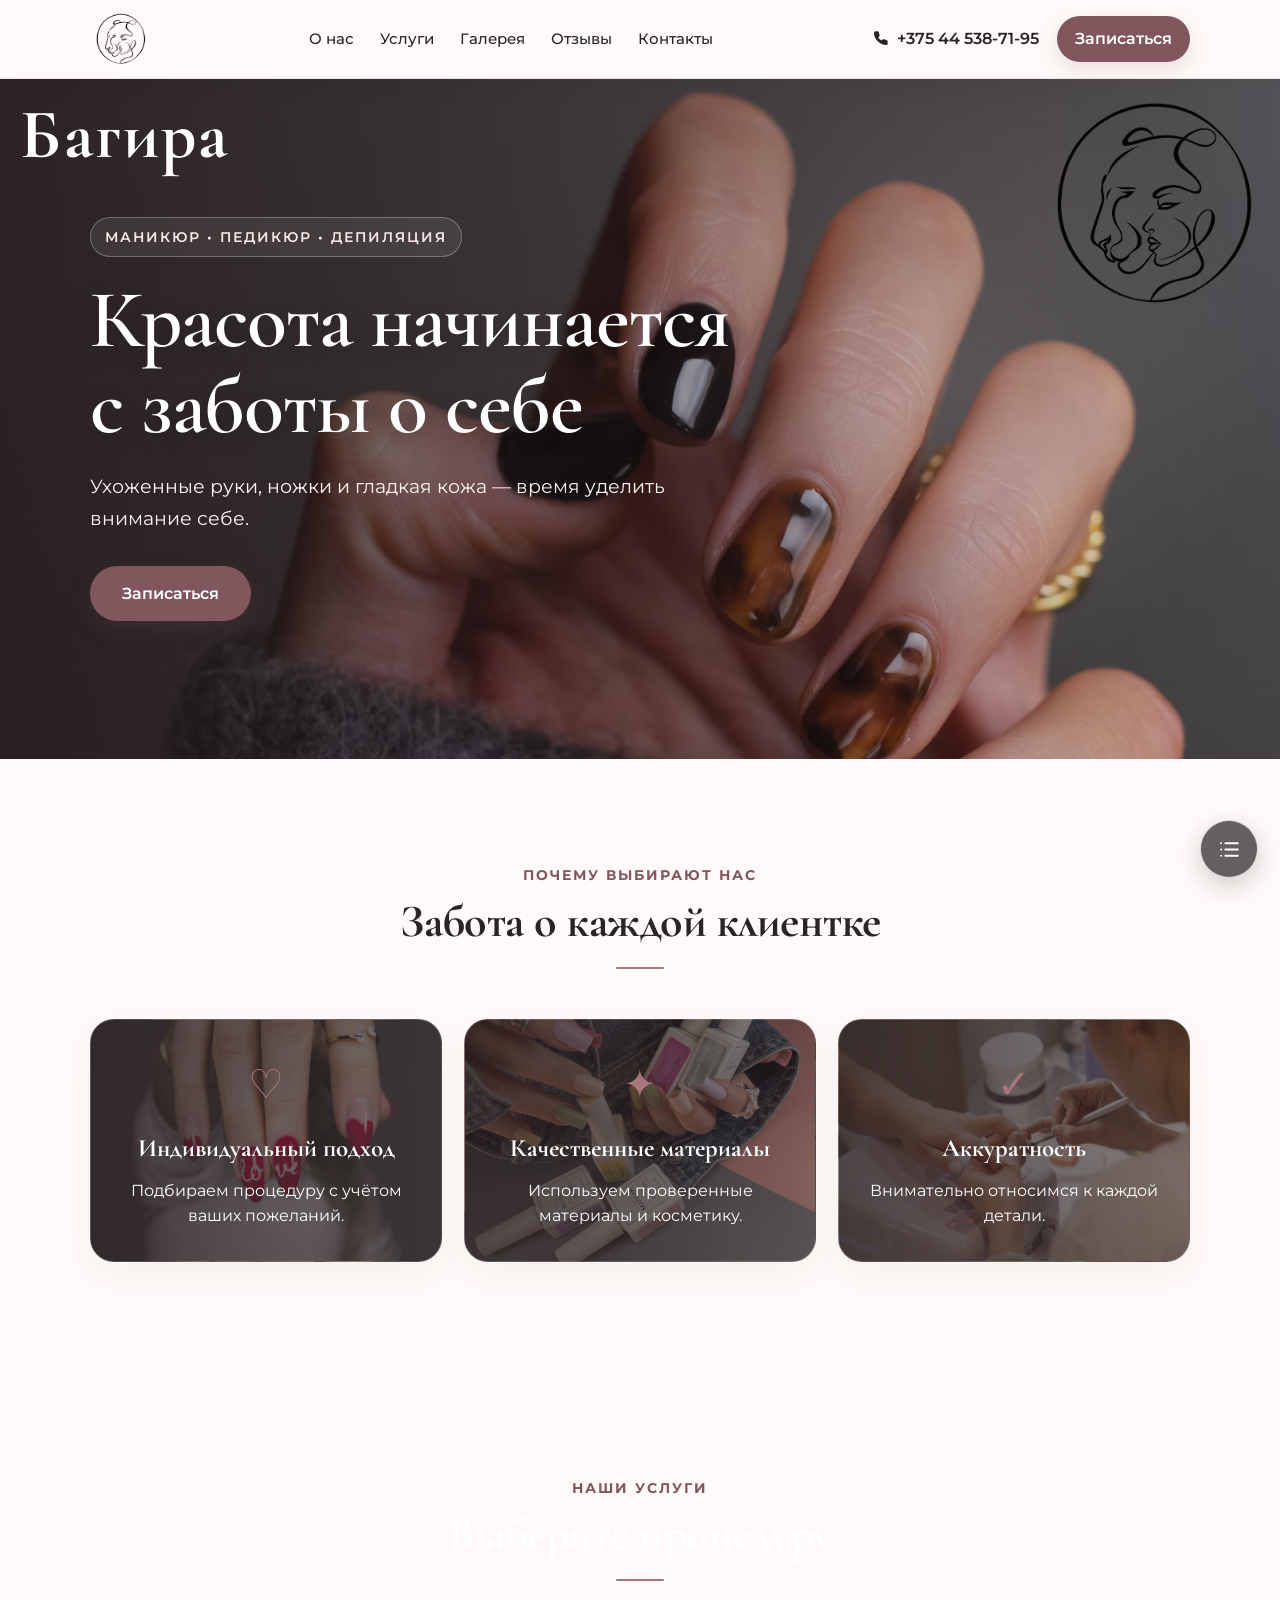
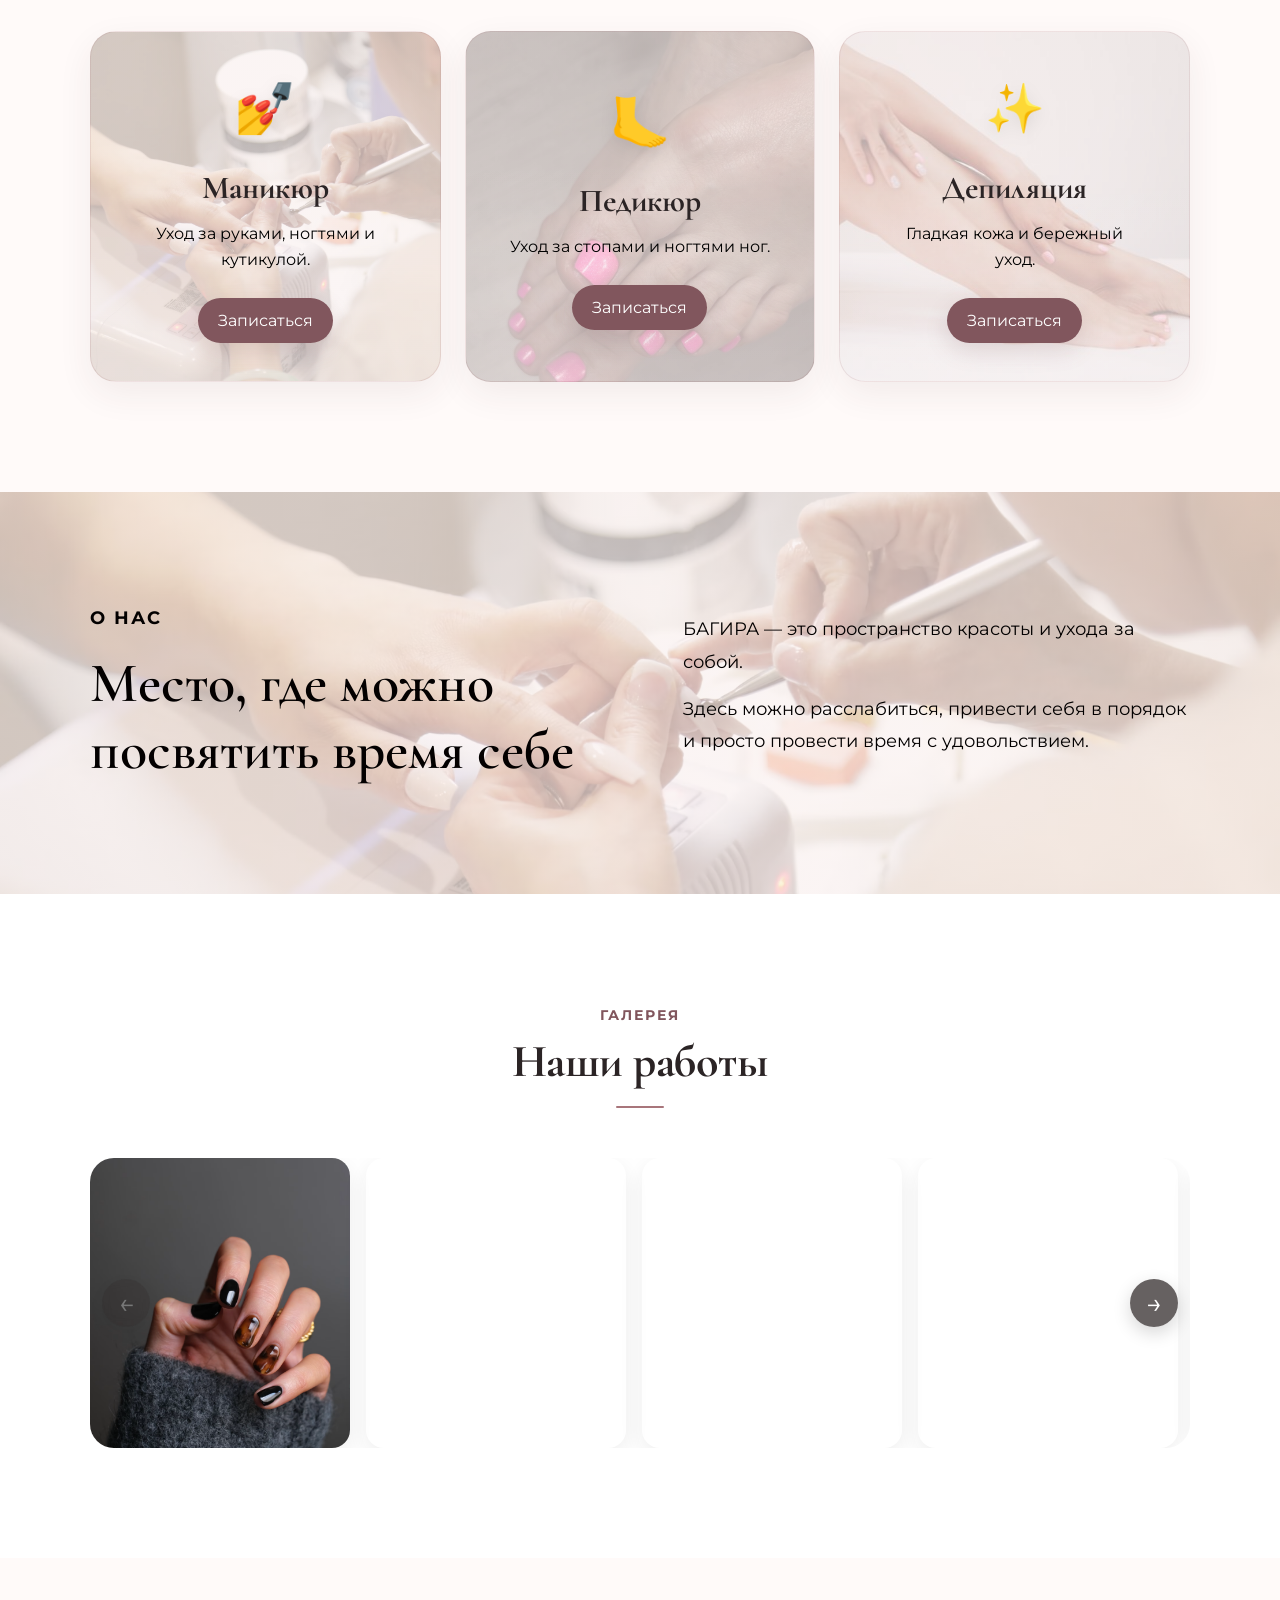
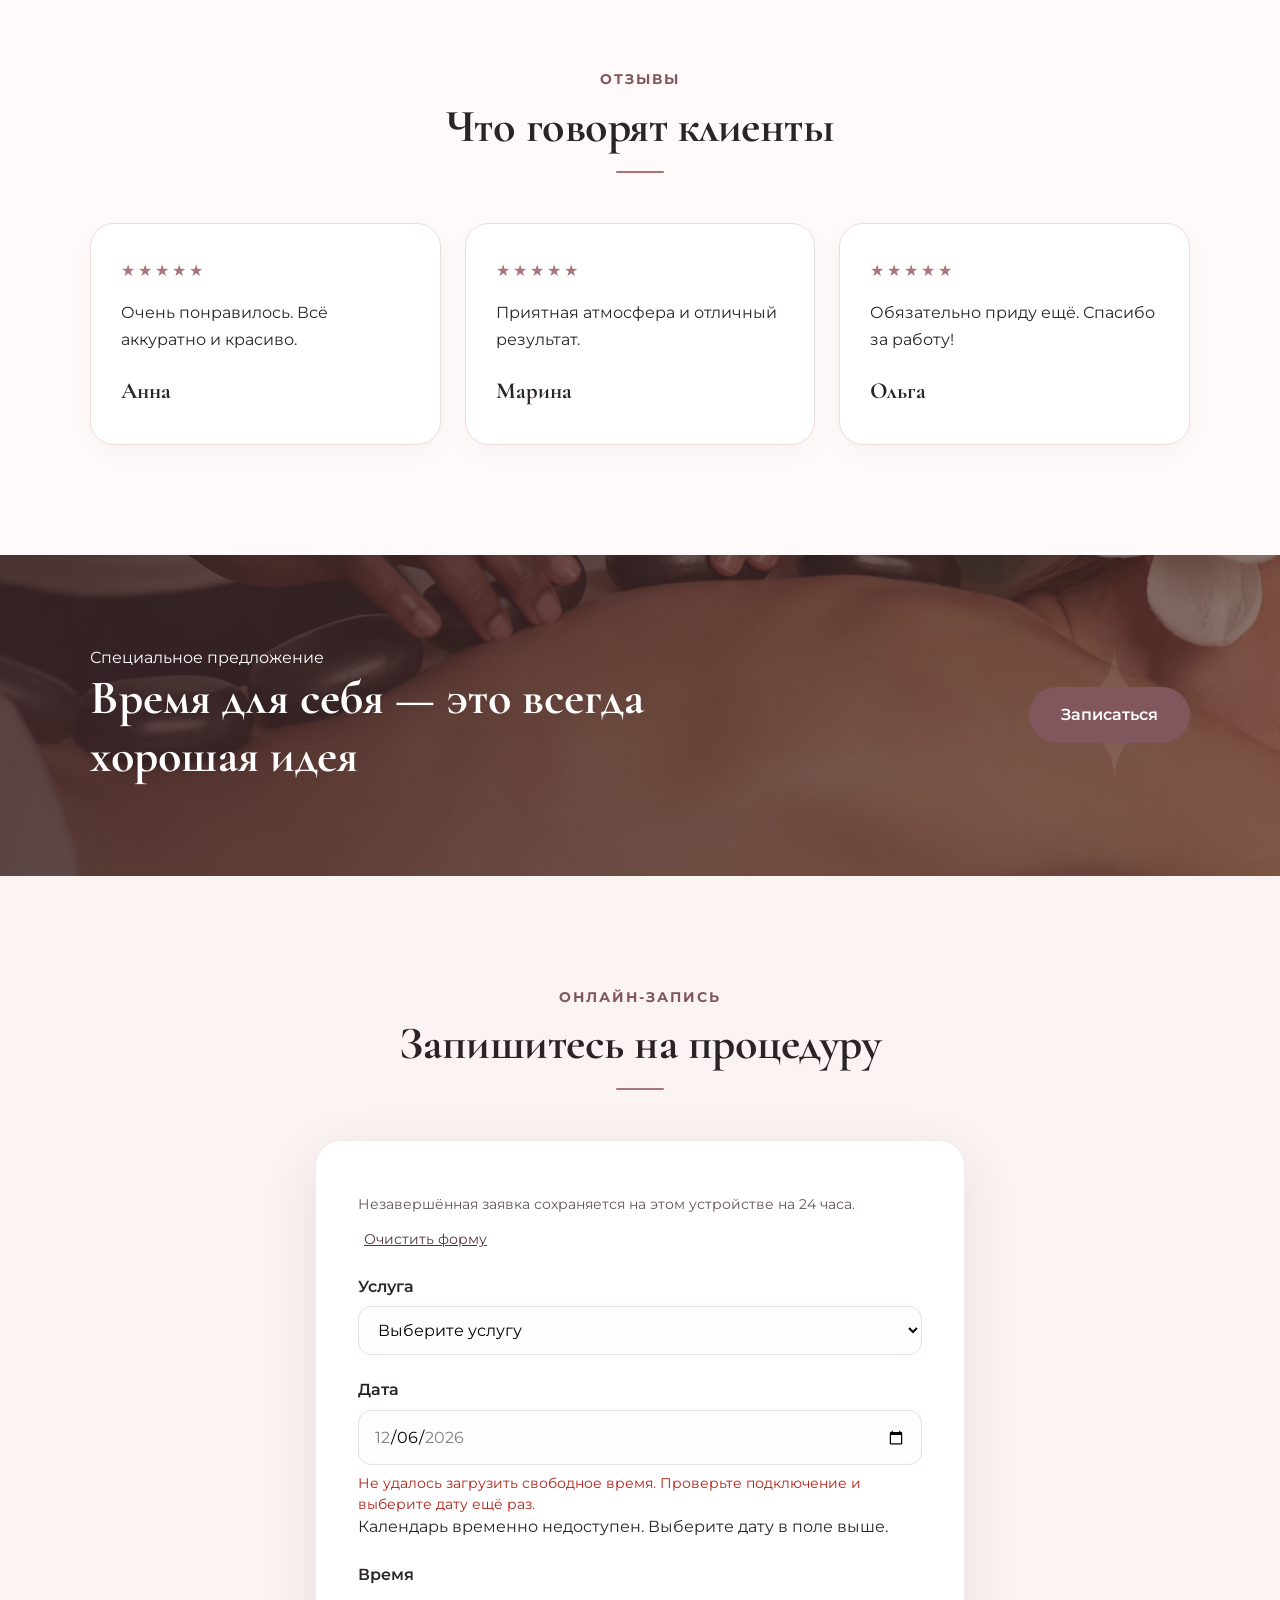
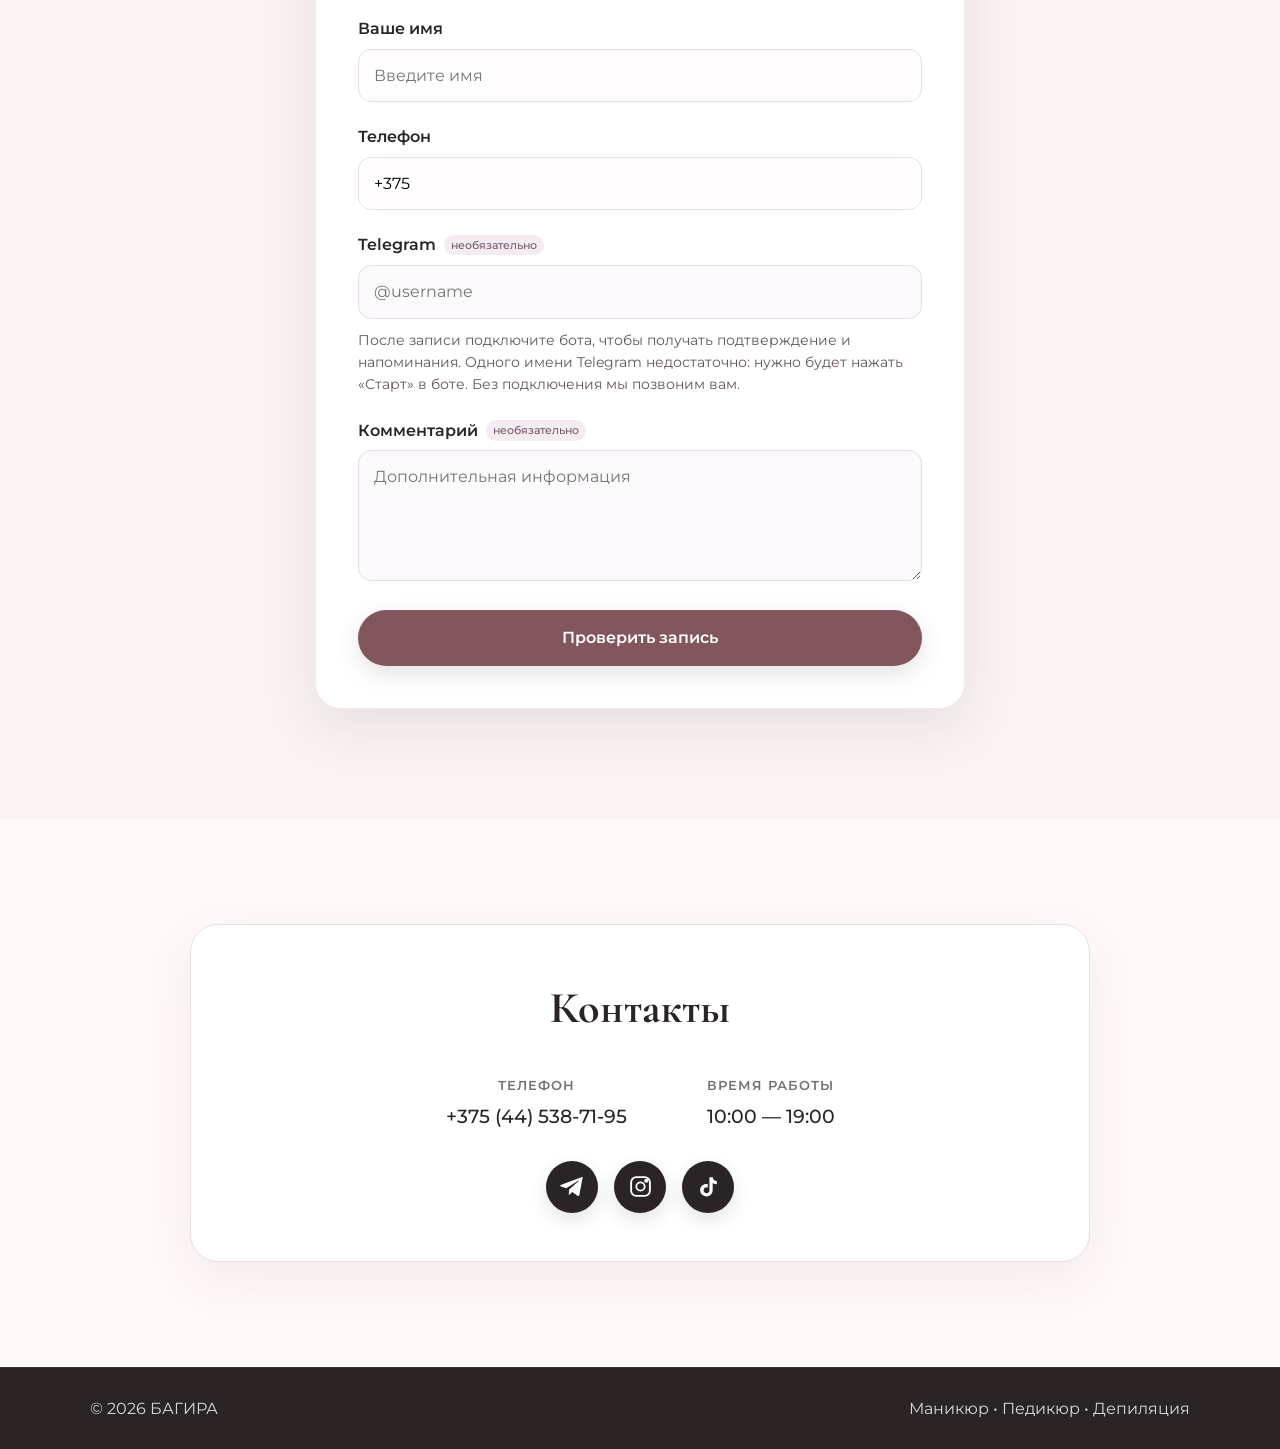
==== index.html @ eaf65280 "sa1" ====
<!DOCTYPE html>
<html lang="ru">

<head>
      <meta charset="utf-8" />
      <meta content="width=device-width, initial-scale=1.0" name="viewport" />
      <title>
            БАГИРА — маникюр, педикюр, депиляция
      </title>
      <!-- Favicon -->
      <link href="images/bagira_favicons/favicon.ico" rel="icon" sizes="any" />
      <link href="images/bagira_favicons/favicon-16.png" rel="icon" sizes="16x16" type="image/png" />
      <link href="images/bagira_favicons/favicon-32.png" rel="icon" sizes="32x32" type="image/png" />
      <link href="images/bagira_favicons/favicon-48.png" rel="icon" sizes="48x48" type="image/png" />
      <link href="images/bagira_favicons/apple-touch-icon.png" rel="apple-touch-icon" sizes="180x180" />
      <link href="images/bagira_favicons/icon-192.png" rel="icon" sizes="192x192" type="image/png" />
      <link href="images/bagira_favicons/icon-512.png" rel="icon" sizes="512x512" type="image/png" />
      <link href="https://fonts.googleapis.com" rel="preconnect" />
      <link crossorigin="" href="https://fonts.gstatic.com" rel="preconnect" />
      <link href="https://fonts.googleapis.com/css2?family=Cormorant+Garamond:wght@500;600;700&family=Montserrat:wght@400;500;600;700&display=swap"
            rel="stylesheet" />
      <link href="style.css" rel="stylesheet" />
      <link rel="preload" as="image" href="images/bacground_images/hero.avif" />
      <!-- PWA -->
      <link href="./manifest.json" rel="manifest" />
      <meta content="#111111" name="theme-color" />
      <meta content="yes" name="mobile-web-app-capable" />
</head>
<!-- =========================================
     PWA INSTALL — БАГИРА
     iPhone + Android
========================================= -->

<div class="pwa-install-overlay" id="pwaInstallOverlay">

      <div class="pwa-install-modal">

            <!-- Закрыть -->
            <button class="pwa-close" id="pwaClose" aria-label="Закрыть">
                  ×
            </button>


            <!-- Иконка -->
            <div class="pwa-icon">
                  <img src="icons/icon-192.png" alt="Багира">
            </div>


            <!-- Заголовок -->
            <h2 id="pwaTitle">
                  Установите «Багира»
            </h2>


            <p class="pwa-subtitle" id="pwaSubtitle">
                  Добавьте приложение на экран телефона,
                  чтобы быстро открывать сайт.
            </p>


            <!-- =====================================
             IPHONE / SAFARI
        ====================================== -->

            <div class="pwa-content" id="pwaIOS">

                  <div class="pwa-steps">

                        <!-- Шаг 1 -->
                        <div class="pwa-step">

                              <div class="pwa-step-number">
                                    1
                              </div>

                              <div class="pwa-step-content">

                                    <h3>
                                          Нажмите «Поделиться»
                                    </h3>

                                    <p>
                                          В Safari нажмите кнопку
                                          <span class="pwa-share-icon">
                                                □↑
                                          </span>
                                          <b>«Поделиться»</b>
                                          внизу экрана.
                                    </p>

                              </div>

                        </div>


                        <!-- Шаг 2 -->
                        <div class="pwa-step">

                              <div class="pwa-step-number">
                                    2
                              </div>

                              <div class="pwa-step-content">

                                    <h3>
                                          Выберите «На экран Домой»
                                    </h3>

                                    <p>
                                          Пролистайте меню вниз
                                          и выберите
                                          <b>«На экран Домой»</b>.
                                    </p>

                              </div>

                        </div>


                        <!-- Шаг 3 -->
                        <div class="pwa-step">

                              <div class="pwa-step-number">
                                    3
                              </div>

                              <div class="pwa-step-content">

                                    <h3>
                                          Нажмите «Добавить»
                                    </h3>

                                    <p>
                                          В правом верхнем углу
                                          нажмите <b>«Добавить»</b>.
                                    </p>

                              </div>

                        </div>

                  </div>


                  <div class="pwa-tip">

                        <span>💡</span>

                        <p>
                              После установки иконка
                              <b>«Багира»</b> появится
                              на экране iPhone.
                        </p>

                  </div>

            </div>


            <!-- =====================================
             IPHONE НЕ SAFARI
        ====================================== -->

            <div class="pwa-content" id="pwaIOSNotSafari">

                  <div class="pwa-browser-icon">
                        🧭
                  </div>

                  <h3>
                        Откройте сайт в Safari
                  </h3>

                  <p>
                        Для установки приложения
                        на iPhone откройте этот сайт
                        в браузере <b>Safari</b>.
                  </p>

            </div>


            <!-- =====================================
             ANDROID — АВТОМАТИЧЕСКАЯ УСТАНОВКА
        ====================================== -->

            <div class="pwa-content" id="pwaAndroidInstall">

                  <div class="pwa-android-icon">
                        📲
                  </div>

                  <h3>
                        Приложение готово к установке
                  </h3>

                  <p>
                        Установите «Багира» на телефон,
                        чтобы открывать сайт прямо
                        с главного экрана.
                  </p>

            </div>


            <!-- =====================================
             ANDROID — РУЧНАЯ УСТАНОВКА
        ====================================== -->

            <div class="pwa-content" id="pwaAndroidManual">

                  <div class="pwa-android-icon">
                        📲
                  </div>

                  <h3>
                        Добавьте «Багиру» на экран
                  </h3>

                  <div class="pwa-android-steps">

                        <div class="pwa-android-step">
                              <span>1</span>
                              <p>
                                    Откройте меню браузера
                                    <b>⋮</b>
                              </p>
                        </div>

                        <div class="pwa-android-step">
                              <span>2</span>
                              <p>
                                    Выберите
                                    <b>«Установить приложение»</b>
                                    или
                                    <b>«Добавить на главный экран»</b>
                              </p>
                        </div>

                        <div class="pwa-android-step">
                              <span>3</span>
                              <p>
                                    Подтвердите установку.
                              </p>
                        </div>

                  </div>

            </div>


            <!-- =====================================
             КНОПКИ
        ====================================== -->

            <div class="pwa-buttons">

                  <button class="pwa-install-button" id="pwaInstallButton">
                        Установить «Багира»
                  </button>


                  <button class="pwa-later-button" id="pwaLaterButton">
                        Напомнить позже
                  </button>

            </div>

      </div>

</div>

<body>
      <!-- ================= HEADER ================= -->
      <header class="header">
            <div class="container header-inner">
                  <a class="logo" href="#">
                        <img alt="Мастерская Багира" src="images/logo_images/logo.png" width="70" height="70" />
                  </a>
                  <!-- Навигация -->
                  <nav class="nav" id="nav">
                        <a href="#about">
                              О нас
                        </a>
                        <a href="#services">
                              Услуги
                        </a>
                        <a href="#gallery">
                              Галерея
                        </a>
                        <a href="#reviews">
                              Отзывы
                        </a>
                        <a href="#contacts">
                              Контакты
                        </a>
                  </nav>
                  <!-- Правая часть header -->
                  <div class="header-actions">
                        <!-- Телефон -->
                        <a class="phone" href="tel:+375445387195">
                              <span class="phone-icon" aria-hidden="true">
                                    <svg viewBox="0 0 24 24" fill="none">
                                          <path d="M6.5 3.5h2.2c.5 0 .9.3 1 .8l.9 3.1c.1.4 0 .8-.3 1.1L8.8 9.9c1.1 2.2 2.9 4 5.1 5.1l1.4-1.5c.3-.3.7-.4 1.1-.3l3.1.9c.5.1.8.5.8 1v2.2c0 .6-.4 1-1 1C12.1 18.3 5.7 11.9 5.7 4.5c0-.6.4-1 1-1Z"
                                                stroke="currentColor" stroke-width="1.8" stroke-linecap="round"
                                                stroke-linejoin="round" />
                                    </svg>
                              </span>
                              <span class="phone-number">
                                    +375 44 538-71-95
                              </span>
                        </a>
                        <!-- Кнопка записи -->
                        <a class="header-booking" href="#booking">
                              Записаться
                        </a>
                        <!-- Бургер -->
                        <button aria-expanded="false" aria-label="Открыть меню" class="burger" id="burger">
                              <span>
                              </span>
                              <span>
                              </span>
                              <span>
                              </span>
                        </button>
                  </div>
            </div>
      </header>
      <!-- ================= HERO ================= -->
      <main>
            <section class="hero">
                  <img alt="Мастерская Багира" class="logo_hero" width="1254" height="1254" decoding="async" src="images/logo_images/logo.png" />
                  <span class="span_hero">
                        Багира
                  </span>
                  <div class="container hero-content">
                        <p class="hero-subtitle">
                              Маникюр • Педикюр • Депиляция
                        </p>
                        <h1>
                              Красота начинается
                              <br />
                              с заботы о себе
                        </h1>
                        <p class="hero-text">
                              Ухоженные руки, ножки и гладкая кожа —
                              время уделить внимание себе.
                        </p>
                        <a class="main-button" href="#booking">
                              Записаться
                        </a>
                  </div>
            </section>
            <!-- ================= ПРЕИМУЩЕСТВА ================= -->
            <section class="advantages">
                  <div class="container">
                        <div class="section-title">
                              <p>
                                    Почему выбирают нас
                              </p>
                              <h2>
                                    Забота о каждой клиентке
                              </h2>
                        </div>
                        <div class="advantages-grid">
                              <div class="advantage advantage-individual">
                                    <div class="advantage-icon">
                                          ♡
                                    </div>
                                    <h3>
                                          Индивидуальный подход
                                    </h3>
                                    <p>
                                          Подбираем процедуру
                                          с учётом ваших пожеланий.
                                    </p>
                              </div>
                              <div class="advantage advantage-materials">
                                    <div class="advantage-icon">
                                          ✦
                                    </div>
                                    <h3>
                                          Качественные материалы
                                    </h3>
                                    <p>
                                          Используем проверенные
                                          материалы и косметику.
                                    </p>
                              </div>
                              <div class="advantage advantage-attentiveness">
                                    <div class="advantage-icon">
                                          ✓
                                    </div>
                                    <h3>
                                          Аккуратность
                                    </h3>
                                    <p>
                                          Внимательно относимся
                                          к каждой детали.
                                    </p>
                              </div>
                        </div>
                  </div>
            </section>
            <!-- ================= УСЛУГИ ================= -->
            <section class="services" id="services">
                  <div class="container">
                        <div class="section-title">
                              <p>
                                    Наши услуги
                              </p>
                              <h2>
                                    Выберите процедуру
                              </h2>
                        </div>
                        <div class="services-grid">
                              <!-- Маникюр -->
                              <article class="service-card service-manicure">
                                    <div class="service-icon">
                                          💅
                                    </div>
                                    <h3>
                                          Маникюр
                                    </h3>
                                    <p>
                                          Уход за руками,
                                          ногтями и кутикулой.
                                    </p>
                                    <a class="service-button" data-service="Маникюр" href="#booking">
                                          Записаться
                                    </a>
                              </article>
                              <!-- Педикюр -->
                              <article class="service-card service-pedicure">
                                    <div class="service-icon">
                                          🦶
                                    </div>
                                    <h3>
                                          Педикюр
                                    </h3>
                                    <p>
                                          Уход за стопами
                                          и ногтями ног.
                                    </p>
                                    <a class="service-button" data-service="Педикюр" href="#booking">
                                          Записаться
                                    </a>
                              </article>
                              <!-- Депиляция -->
                              <article class="service-card service-depilation">
                                    <div class="service-icon">
                                          ✨
                                    </div>
                                    <h3>
                                          Депиляция
                                    </h3>
                                    <p>
                                          Гладкая кожа
                                          и бережный уход.
                                    </p>
                                    <a class="service-button" data-service="Депиляция" href="#booking">
                                          Записаться
                                    </a>
                              </article>
                        </div>
                  </div>
            </section>
            <!-- ================= О НАС ================= -->
            <section class="about" id="about">
                  <div class="container about-content">
                        <div>
                              <p class="section-label">
                                    О нас
                              </p>
                              <h2>
                                    Место, где можно
                                    посвятить время себе
                              </h2>
                        </div>
                        <div>
                              <p>
                                    БАГИРА — это пространство
                                    красоты и ухода за собой.
                              </p>
                              <p>
                                    Здесь можно расслабиться,
                                    привести себя в порядок
                                    и просто провести время
                                    с удовольствием.
                              </p>
                        </div>
                  </div>
            </section>
            <!-- ================= ГАЛЕРЕЯ ================= -->
            <section class="gallery" id="gallery">
                  <div class="container">
                        <div class="section-title">
                              <p>
                                    Галерея
                              </p>
                              <h2>
                                    Наши работы
                              </h2>
                        </div>
                        <div class="gallery-carousels">
                              <!-- Карусель 1 -->
                              <div class="gallery-carousel">
                                    <button class="gallery-prev" aria-label="Предыдущая работа">
                                          ←
                                    </button>
                                    <div class="gallery-track">
                                          <div class="gallery-item">
                                                <img loading="lazy" decoding="async" alt="картинка"
                                                      src="images/galery_images/1.avif" />
                                          </div>
                                          <div class="gallery-item">
                                                <img loading="lazy" decoding="async" width="960" height="1280"
                                                      alt="картинка" src="images/galery_images/2.jpg" />
                                          </div>
                                          <div class="gallery-item">
                                                <img loading="lazy" decoding="async" alt="картинка"
                                                      src="images/galery_images/3.avif" />
                                          </div>
                                          <div class="gallery-item">
                                                <img loading="lazy" decoding="async" width="960" height="1280"
                                                      alt="картинка" src="images/galery_images/4.jpg" />
                                          </div>
                                          <div class="gallery-item">
                                                <img loading="lazy" decoding="async" width="960" height="1280"
                                                      alt="картинка" src="images/galery_images/5.jpg" />
                                          </div>
                                          <div class="gallery-item">
                                                <img loading="lazy" decoding="async" width="960" height="1280"
                                                      alt="картинка" src="images/galery_images/6.jpg" />
                                          </div>
                                          <div class="gallery-item">
                                                <img loading="lazy" decoding="async" width="960" height="1280"
                                                      alt="картинка" src="images/galery_images/7.jpg" />
                                          </div>
                                          <!-- ещё фотографии -->
                                    </div>
                                    <button class="gallery-next" aria-label="Следующая работа">
                                          →
                                    </button>
                              </div>
                        </div>
                  </div>
            </section>
            <!-- ================= ОТЗЫВЫ ================= -->
            <section class="reviews" id="reviews">
                  <div class="container">
                        <div class="section-title">
                              <p>
                                    Отзывы
                              </p>
                              <h2>
                                    Что говорят клиенты
                              </h2>
                        </div>
                        <div class="reviews-grid">
                              <div class="review">
                                    <div class="stars">
                                          ★★★★★
                                    </div>
                                    <p>
                                          Очень понравилось.
                                          Всё аккуратно и красиво.
                                    </p>
                                    <strong>
                                          Анна
                                    </strong>
                              </div>
                              <div class="review">
                                    <div class="stars">
                                          ★★★★★
                                    </div>
                                    <p>
                                          Приятная атмосфера
                                          и отличный результат.
                                    </p>
                                    <strong>
                                          Марина
                                    </strong>
                              </div>
                              <div class="review">
                                    <div class="stars">
                                          ★★★★★
                                    </div>
                                    <p>
                                          Обязательно приду ещё.
                                          Спасибо за работу!
                                    </p>
                                    <strong>
                                          Ольга
                                    </strong>
                              </div>
                        </div>
                  </div>
            </section>
            <!-- ================= АКЦИЯ ================= -->
            <section class="promotion">
                  <div class="container promotion-content">
                        <div>
                              <p>
                                    Специальное предложение
                              </p>
                              <h2>
                                    Время для себя —
                                    это всегда хорошая идея
                              </h2>
                        </div>
                        <a class="main-button" href="#booking">
                              Записаться
                        </a>
                  </div>
            </section>
            <!-- ================= ЗАПИСЬ ================= -->
            <section class="booking" id="booking">
                  <div class="container">
                        <div class="section-title">
                              <p>
                                    Онлайн-запись
                              </p>
                              <h2>
                                    Запишитесь на процедуру
                              </h2>
                        </div>
                        <form class="booking-form" id="bookingForm" novalidate>
                              <p id="draftNotice" class="field-help" role="status"></p>
                              <p class="field-help">Незавершённая заявка сохраняется на этом устройстве на 24 часа. <button type="button" class="draft-clear" id="clearDraft">Очистить форму</button></p>
                              <!-- Услуга -->
                              <div class="form-group">
                                    <label for="service">
                                          Услуга
                                    </label>
                                    <select id="service" required="">
                                          <option value="">
                                                Выберите услугу
                                          </option>
                                          <option value="Маникюр">
                                                Маникюр
                                          </option>
                                          <option value="Педикюр">
                                                Педикюр
                                          </option>
                                          <option value="Депиляция">
                                                Депиляция
                                          </option>
                                    </select>
                              </div>
                              <!-- Дата -->
                              <div class="form-group">
                                    <label for="date">
                                          Дата
                                    </label>
                                    <input id="date" name="date" required type="date" aria-describedby="dateWarning" />
                                    <div class="date-warning" id="dateWarning" role="status" aria-live="polite"></div>
                                    <div id="nearestSuggestion" aria-live="polite"></div>
                                    <div id="bookingCalendar" aria-label="Календарь свободных дат" aria-live="polite"></div>
                              </div>
                              <!-- Время -->
                              <div class="form-group">
                                    <label>
                                          Время
                                    </label>
                                    <div class="time-list" id="timeList"></div>
                                    <input id="selectedTime" required="" type="hidden" />
                              </div>
                              <!-- Имя -->
                              <div class="form-group">
                                    <label for="name">
                                          Ваше имя
                                    </label>
                                    <input id="name" name="name" autocomplete="name" maxlength="80" placeholder="Введите имя" required type="text" />
                              </div>
                              <!-- Телефон -->
                              <div class="form-group">
                                    <label for="phone">
                                          Телефон
                                    </label>
                                    <input autocomplete="tel" id="phone" name="phone" inputmode="tel" required placeholder="+375" type="tel" />
                              </div>
                              <!-- Telegram -->
                              <div class="form-group optional-field">
                                    <label for="telegram">
                                          Telegram <span class="optional-hint">необязательно</span>
                                    </label>
                                    <input id="telegram" name="telegram" placeholder="@username" type="text" autocapitalize="none" spellcheck="false" maxlength="64" aria-describedby="telegramHelp" />
                                    <p class="field-help" id="telegramHelp">После записи подключите бота, чтобы получать подтверждение и напоминания. Одного имени Telegram недостаточно: нужно будет нажать «Старт» в боте. Без подключения мы позвоним вам.</p>
                              </div>
                              <!-- Комментарий -->
                              <div class="form-group optional-field">
                                    <label for="comment">
                                          Комментарий <span class="optional-hint">необязательно</span>
                                    </label>
                                    <textarea id="comment" placeholder="Дополнительная информация" rows="4"></textarea>
                              </div>
                              <!-- Ошибка -->
                              <div class="form-error" id="formError" role="alert">
                              </div>
                              <!-- Кнопка -->
                              <button class="submit-button" type="submit">
                                    Проверить запись
                              </button>
                        </form>
                        <dialog id="bookingReview" aria-labelledby="bookingReviewTitle">
                              <h3 id="bookingReviewTitle">Проверьте заявку</h3>
                              <div id="bookingReviewDetails"></div>
                              <p class="field-help">После отправки мастер подтвердит запись. До отправки время не резервируется.</p>
                              <div class="review-actions">
                                    <button type="button" class="main-button" id="reviewSend">Отправить заявку</button>
                                    <button type="button" class="secondary-button" id="reviewEdit">Изменить данные</button>
                              </div>
                        </dialog>
                        <!-- Успешная запись -->
                        <div class="booking-success" id="bookingSuccess">
                              <h3>
                                    Заявка отправлена!
                              </h3>
                              <p>Запись ожидает подтверждения мастера.</p>
                              <div id="bookingDetails">
                              </div>
                              <button class="main-button" id="newBooking" type="button">
                                    Новая запись
                              </button>
                        </div>
                  </div>
            </section>
            <!-- ================= КОНТАКТЫ ================= -->
            <section class="contacts" id="contacts">
                  <div class="contacts-card">
                        <h3>
                              Контакты
                        </h3>
                        <div class="contact-info">
                              <div class="contact-item">
                                    <span class="contact-label">
                                          Телефон
                                    </span>
                                    <a href="tel:+375445387195">
                                          +375 (44) 538-71-95
                                    </a>
                              </div>
                              <div class="contact-item">
                                    <span class="contact-label">
                                          Время работы
                                    </span>
                                    <span>
                                          10:00 — 19:00
                                    </span>
                              </div>
                        </div>
                        <div class="social-links">
                              <!-- Telegram -->
                              <a aria-label="Telegram" class="social-icon telegram"
                                    href="https://t.me/BagiraMasterBot" rel="noopener noreferrer" target="_blank"
                                    title="Telegram">
                                    <svg aria-hidden="true" viewbox="0 0 24 24">
                                          <path
                                                d="M21.8 3.2 18.6 20c-.2 1.2-.9 1.5-1.8.9l-5-3.7-2.4 2.3c-.3.3-.5.5-1 .5l.4-5.1 9.2-8.3c.4-.4-.1-.6-.6-.2L6 13.6 1 12c-1.1-.3-1.1-1.1.2-1.6L20.6 3c.9-.3 1.7.2 1.2.2z">
                                          </path>
                                    </svg>
                              </a>
                              <!-- Instagram -->
                              <a aria-label="Instagram" class="social-icon instagram"
                                    href="https://www.instagram.com/irina_krav4uk_lojko" rel="noopener noreferrer"
                                    target="_blank" title="Instagram">
                                    <svg aria-hidden="true" viewbox="0 0 24 24">
                                          <rect height="18" rx="5" width="18" x="3" y="3">
                                          </rect>
                                          <circle cx="12" cy="12" r="4">
                                          </circle>
                                          <circle cx="17.5" cy="6.5" r="1">
                                          </circle>
                                    </svg>
                              </a>
                              <!-- TikTok -->
                              <a aria-label="TikTok" class="social-icon tiktok"
                                    href="https://www.tiktok.com/@irina_krav4uk_lojko" rel="noopener noreferrer"
                                    target="_blank" title="TikTok">
                                    <svg aria-hidden="true" viewbox="0 0 24 24">
                                          <path
                                                d="M16 3c.4 2.2 1.6 3.6 4 3.8v3.1c-1.5 0-2.8-.4-4-1.2v6.7c0 3.8-2.8 6.1-6.1 6.1A5.9 5.9 0 0 1 4 15.6c0-3.4 2.7-5.9 6.1-5.9.4 0 .8 0 1.2.1V13a3.1 3.1 0 0 0-1.2-.2c-1.5 0-2.8 1.2-2.8 2.8s1.2 2.8 2.8 2.8c1.6 0 2.8-1 2.8-3.1V3H16z">
                                          </path>
                                    </svg>
                              </a>
                        </div>
                  </div>
            </section>
      </main>
      <button class="availability-toggle" id="availabilityToggle" type="button" aria-label="Ближайшие свободные записи"
            aria-expanded="false" aria-controls="availabilityPanel" title="Ближайшие свободные записи">
            <svg aria-hidden="true" viewBox="0 0 24 24" focusable="false">
                  <path d="M8 6h12M8 12h12M8 18h12M4 6h.01M4 12h.01M4 18h.01" />
            </svg>
      </button>
      <aside class="availability-panel" id="availabilityPanel" aria-labelledby="availabilityTitle" hidden>
            <div class="availability-panel-header">
                  <h2 id="availabilityTitle">Ближайшие свободные записи</h2>
                  <button class="availability-close" id="availabilityClose" type="button"
                        aria-label="Закрыть список">×</button>
            </div>
            <div class="availability-list" id="availabilityList" aria-live="polite">
                  <p>Загружаем свободное время…</p>
            </div>
      </aside>
      <!-- Мобильная фиксированная кнопка записи -->
      <!-- ================= FOOTER ================= -->
      <footer class="footer">
            <div class="container">
                  <p>
                        © 2026 БАГИРА
                  </p>
                  <p>
                        Маникюр • Педикюр • Депиляция
                  </p>
            </div>
      </footer>
      <script src="script.js">
      </script>
</body>

</html>
---- style.css ----
/* ================= RESET ================= */

* {
  box-sizing: border-box;
  margin: 0;
  padding: 0;
}

/* ================= БЛИЖАЙШИЕ СВОБОДНЫЕ ЗАПИСИ ================= */
.availability-toggle {
  position: fixed;
  right: max(22px, env(safe-area-inset-right));
  bottom: max(22px, env(safe-area-inset-bottom));
  z-index: 1000;
  display: grid;
  place-items: center;
  width: 58px;
  height: 58px;
  padding: 0;
  border: 1px solid rgba(255, 255, 255, .72);
  border-radius: 50%;
  background: rgba(42, 35, 37, .72);
  color: #fff;
  box-shadow: 0 8px 24px rgba(35, 27, 29, .2);
  backdrop-filter: blur(10px);
  -webkit-backdrop-filter: blur(10px);
  cursor: pointer;
  transition: background .2s ease, transform .2s ease;
}

.availability-toggle:hover {
  background: rgba(42, 35, 37, .88);
  transform: translateY(-2px);
}

.availability-toggle svg {
  width: 25px;
  height: 25px;
  fill: none;
  stroke: currentColor;
  stroke-linecap: round;
  stroke-width: 1.8;
}

.availability-panel[hidden] { display: none; }

.availability-panel {
  position: fixed;
  right: max(22px, env(safe-area-inset-right));
  bottom: calc(max(22px, env(safe-area-inset-bottom)) + 72px);
  z-index: 1000;
  width: min(360px, calc(100vw - 32px));
  max-height: min(440px, calc(100dvh - 120px));
  overflow: hidden;
  border: 1px solid rgba(255, 255, 255, .8);
  border-radius: 18px;
  background: rgba(255, 255, 255, .94);
  box-shadow: 0 14px 42px rgba(35, 27, 29, .2);
  backdrop-filter: blur(16px);
  -webkit-backdrop-filter: blur(16px);
}

.availability-panel-header {
  display: flex;
  align-items: center;
  justify-content: space-between;
  gap: 12px;
  padding: 16px 18px 12px;
  border-bottom: 1px solid rgba(80, 62, 66, .1);
}

.availability-panel-header h2 {
  margin: 0;
  font-family: "Montserrat", sans-serif;
  font-size: 15px;
  font-weight: 600;
  line-height: 1.4;
}

.availability-close {
  flex: 0 0 auto;
  width: 32px;
  height: 32px;
  border: 0;
  border-radius: 50%;
  background: #f3edf3;
  color: #342b2e;
  font-size: 22px;
  line-height: 1;
  cursor: pointer;
}

.availability-list {
  display: grid;
  gap: 8px;
  max-height: min(360px, calc(100dvh - 190px));
  overflow-y: auto;
  padding: 12px;
}

.availability-list > p {
  margin: 6px;
  color: #665b5e;
  font-size: 14px;
  line-height: 1.5;
}

.availability-slot {
  display: flex;
  align-items: center;
  justify-content: space-between;
  gap: 16px;
  width: 100%;
  padding: 13px 14px;
  border: 1px solid rgba(105, 75, 82, .14);
  border-radius: 12px;
  background: rgba(255, 255, 255, .85);
  color: #332b2d;
  text-align: left;
  cursor: pointer;
  transition: border-color .18s ease, background .18s ease, transform .18s ease;
}

.availability-slot:hover {
  transform: translateY(-1px);
  border-color: rgba(129, 86, 93, .52);
  background: #fff;
}

.availability-slot span { font-size: 14px; }
.availability-slot strong { color: #81565d; font-size: 16px; font-weight: 700; }

@media (max-width: 480px) {
  .availability-toggle {
    right: max(16px, env(safe-area-inset-right));
    bottom: max(16px, env(safe-area-inset-bottom));
    width: 54px;
    height: 54px;
  }

  .availability-panel {
    right: 12px;
    bottom: calc(max(16px, env(safe-area-inset-bottom)) + 66px);
    width: min(360px, calc(100vw - 24px));
  }
}

html {
  scroll-behavior: smooth;
}

body {
  font-family: Arial, sans-serif;
  color: #222;
  background: #fff;
  line-height: 1.6;
}

a {
  color: inherit;
}

button,
input,
select,
textarea {
  font: inherit;
}

/* ================= CONTAINER ================= */

.container {
  width: min(1100px, calc(100% - 40px));
  margin: 0 auto;
}

/* ================= HEADER ================= */

.header {
  position: sticky;
  top: 0;
  z-index: 1000;
  background: rgba(255, 255, 255, 0.96);
  border-bottom: 1px solid #eee;
}

.header-inner {
  min-height: 75px;

  display: flex;
  align-items: center;
  justify-content: space-between;

  gap: 30px;
}

.logo {
  line-height: 0%;
}

.logo_hero {
  height: auto;
  width: 250px;
  position: absolute;
  top: 0;
  right: 0;
}

.span_hero {
  position: absolute;
  top: 0;
  left: 20px;
  font-size: 70px;
  font-weight: 800;
  letter-spacing: 2px;

  font-family: "Cormorant Garamond", Georgia, serif;

}

.nav {
  display: flex;
  align-items: center;
  gap: 25px;
}

.burger {
  display: none;
}

.nav a {
  text-decoration: none;
  font-size: 15px;
  transition: 0.2s;
}

.nav a:hover {
  opacity: 0.6;
}

/* ================= HEADER ACTIONS ================= */

.header-actions {
  display: flex;
  align-items: center;
  gap: 18px;
}

.phone {
  display: flex;
  align-items: center;
  gap: 7px;

  text-decoration: none;
  font-weight: 600;
  white-space: nowrap;
}

.phone-icon {
  width: 20px;
  height: 20px;
  display: inline-flex;
  align-items: center;
  justify-content: center;
}

.phone-icon svg {
  width: 20px;
  height: 20px;
  display: block;
  fill: currentColor;
}

.header-booking {
  display: inline-block;

  padding: 10px 18px;

  border-radius: 25px;

  background: #222;
  color: white;

  text-decoration: none;
  font-weight: 600;

  transition: 0.2s;
}

.header-booking:hover {
  transform: translateY(-2px);
}

/* ================= BURGER ================= */

/* =========================
   БУРГЕР-МЕНЮ
   ========================= */

.burger {
  width: 42px;
  height: 42px;
  padding: 0;
  border: none;
  background: transparent;
  cursor: pointer;

  display: flex;
  flex-direction: column;
  justify-content: center;
  align-items: center;
  gap: 6px;

  position: relative;
  z-index: 1001;
}

.burger span {
  display: block;
  width: 28px;
  height: 3px;
  background: #2b2425;
  border-radius: 3px;

  transition:
    transform 0.3s ease,
    opacity 0.2s ease;
}

/* Открытое меню — превращаем полоски в крестик */

.burger[aria-expanded="true"] span:nth-child(1) {
  transform: translateY(9px) rotate(45deg);
}

.burger[aria-expanded="true"] span:nth-child(2) {
  opacity: 0;
}

.burger[aria-expanded="true"] span:nth-child(3) {
  transform: translateY(-9px) rotate(-45deg);
}

/* Бургер превращается в крестик */

.burger.active span:nth-child(1) {
  transform: translateY(10.5px) rotate(45deg);
}

.burger.active span:nth-child(2) {
  opacity: 0;
}

.burger.active span:nth-child(3) {
  transform: translateY(-10.5px) rotate(-45deg);
}

/* ================= HERO ================= */

.hero {
  min-height: 620px;

  display: flex;
  align-items: center;

  background:
    linear-gradient(90deg, rgba(39, 27, 29, .78) 0%, rgba(39, 27, 29, .48) 45%, rgba(39, 27, 29, .18) 100%),
    url("images/bacground_images/hero.avif") center / cover no-repeat;
}

.hero-content {

  padding: 80px 0;
}

.hero-subtitle {
  margin-bottom: 15px;

  font-size: 14px;
  text-transform: uppercase;
  letter-spacing: 2px;
}

.hero h1 {
  margin-bottom: 25px;

  font-size: clamp(42px, 6vw, 76px);
  line-height: 1.05;
}

.hero-text {
  max-width: 550px;
  margin-bottom: 30px;

  font-size: 19px;
}

/* ================= BUTTON ================= */

.main-button {
  display: inline-block;

  padding: 14px 28px;

  border: none;
  border-radius: 30px;

  background: #222;
  color: white;

  text-decoration: none;

  cursor: pointer;

  font-weight: 600;

  transition: 0.2s;
}

.main-button:hover {
  transform: translateY(-2px);
}

/* ================= SECTION TITLE ================= */

.section-title {
  margin-bottom: 45px;
  text-align: center;
}

.section-title p,
.section-label {
  margin-bottom: 8px;

  font-size: 14px;
  text-transform: uppercase;
  letter-spacing: 2px;
}

.section-title h2 {
  font-size: 40px;
  line-height: 1.2;
}

/* ================= ADVANTAGES ================= */

.advantages {
  padding: 100px 0;
}

.advantages-grid {
  display: grid;

  grid-template-columns:
    repeat(3, 1fr);

  gap: 30px;
}

.advantage {
  padding: 30px;

  text-align: center;

  border: 1px solid #eee;
  border-radius: 20px;
}

.advantage-icon {
  margin-bottom: 15px;

  font-size: 35px;
}

.advantage h3 {
  margin-bottom: 10px;
}

/* ================= SERVICES ================= */

.services {
  padding: 100px 0;

  background: #fafafa;
}

.services-grid {
  display: grid;

  grid-template-columns:
    repeat(3, 1fr);

  gap: 30px;
}

.service-card {
  padding: 35px;

  background: white;

  border-radius: 20px;

  text-align: center;

  box-shadow:
    0 10px 30px rgba(0, 0, 0, 0.05);
}

.service-icon {
  margin-bottom: 15px;

  font-size: 45px;
}

.service-card h3 {
  margin-bottom: 10px;

  font-size: 25px;
}

.service-card p {
  margin-bottom: 25px;
}

.service-button {
  display: inline-block;

  padding: 10px 20px;

  border-radius: 25px;

  background: #222;
  color: white;

  text-decoration: none;
}

/* ================= ABOUT ================= */

.about {
  padding: 100px 0;
}

.about-content {
  display: grid;

  grid-template-columns:
    1fr 1fr;

  gap: 70px;

  align-items: center;
}

.about h2 {
  font-size: 45px;
  line-height: 1.2;
}

.about-content p {
  margin-bottom: 15px;

  font-size: 18px;
}

/* ================= REVIEWS ================= */

.reviews {
  padding: 100px 0;
}

.reviews-grid {
  display: grid;

  grid-template-columns:
    repeat(3, 1fr);

  gap: 30px;
}

.review {
  padding: 30px;

  border: 1px solid #eee;
  border-radius: 20px;
}

.stars {
  margin-bottom: 15px;

  letter-spacing: 3px;
}

.review p {
  margin-bottom: 20px;
}

/* ================= PROMOTION ================= */

.promotion {
  padding: 70px 0;

  background: #f8e9ed;
}

.promotion-content {
  display: flex;

  align-items: center;
  justify-content: space-between;

  gap: 30px;
}

.promotion h2 {
  max-width: 600px;

  font-size: 38px;
  line-height: 1.2;
}

/* ================= BOOKING ================= */

.booking {
  padding: 100px 0;

  background: #fafafa;
}

.booking-form {
  max-width: 650px;

  margin: 0 auto;
  padding: 35px;

  background: white;

  border-radius: 20px;

  box-shadow:
    0 10px 35px rgba(0, 0, 0, 0.06);
}

.form-group {
  margin-bottom: 22px;
}

.form-group label {
  display: block;

  margin-bottom: 7px;

  font-weight: 600;
}

.form-group input,
.form-group select,
.form-group textarea {
  width: 100%;

  padding: 13px 15px;

  border: 1px solid #ddd;
  border-radius: 10px;

  background: white;

  outline: none;
}

.form-group input:focus,
.form-group select:focus,
.form-group textarea:focus {
  border-color: #999;
}

/* ================= TIME ================= */

.time-list {
  display: grid;

  grid-template-columns:
    repeat(3, 1fr);

  gap: 10px;
}

.time-button {
  padding: 11px;

  border: 1px solid #ddd;
  border-radius: 10px;

  background: white;

  cursor: pointer;

  transition: 0.2s;
}

.time-button:hover {
  background: #f5f5f5;
}

.time-button.selected {
  background: #222;
  color: white;
  border-color: #222;
}

.time-button:disabled {
  cursor: not-allowed;

  opacity: 0.45;
}

/* ================= FORM ERROR ================= */

.form-error {
  margin-bottom: 15px;

  color: #c62828;

  font-size: 14px;
}

/* ================= SUBMIT ================= */

.submit-button {
  width: 100%;

  padding: 15px;

  border: none;
  border-radius: 30px;

  background: #222;
  color: white;

  cursor: pointer;

  font-weight: 600;
}

.submit-button:hover {
  opacity: 0.9;
}

/* ================= SUCCESS ================= */

.booking-success {
  display: none;

  max-width: 650px;

  margin: 30px auto 0;
  padding: 30px;

  background: white;

  border-radius: 20px;

  text-align: center;

  box-shadow:
    0 10px 35px rgba(0, 0, 0, 0.06);
}

.booking-success h3 {
  margin-bottom: 15px;
}

.booking-success .main-button {
  margin-top: 20px;
}

/* ================= FOOTER ================= */

.footer {
  padding: 30px 0;

  background: #222;
  color: white;
}

.footer .container {
  display: flex;

  justify-content: space-between;

  gap: 20px;
}

/* ================= MOBILE ================= */

@media (max-width: 800px) {

  .container {
    width: min(100% - 30px, 600px);
  }

  /* HEADER */

  /* Премиальная мобильная шапка */
  .header-inner {
    min-height: 62px;
    gap: 8px;
    padding-top: 0;
    padding-bottom: 0;
  }

  .logo {
    flex: 0 0 auto;
    display: flex;
    align-items: center;
  }

  .logo img {
    width: 48px;
    height: 48px;
    display: block;
    object-fit: contain;
  }

  .header-actions {
    margin-left: auto;
    display: flex;
    align-items: center;
    justify-content: flex-end;
    gap: 7px;
    min-width: 0;
  }

  /* Телефон на мобильном — только аккуратная SVG-иконка */
  .phone {
    width: 38px;
    height: 38px;
    display: inline-flex;
    align-items: center;
    justify-content: center;
    gap: 0;
    border-radius: 50%;
    background: rgba(43, 36, 37, .06);
    font-size: 0;
    flex: 0 0 38px;
    transition: background .2s ease, transform .2s ease;
  }

  .phone:hover,
  .phone:active {
    background: rgba(43, 36, 37, .1);
    transform: translateY(-1px);
  }

  .phone-icon {
    width: 20px;
    height: 20px;
    margin: 0;
  }

  .phone-icon svg {
    width: 19px;
    height: 19px;
  }

  .phone-number {
    display: none;
  }

  /* Кнопка записи остаётся в шапке */
  .header-booking {
    min-height: 38px;
    padding: 0 13px;
    display: inline-flex;
    align-items: center;
    justify-content: center;
    border-radius: 999px;
    font-size: 12px;
    line-height: 1;
    white-space: nowrap;
    letter-spacing: .2px;
  }

  /* Бургер */
  .burger {
    width: 38px;
    height: 38px;
    flex: 0 0 38px;
    display: flex;
    margin: 0;
    border-radius: 50%;
    background: rgba(43, 36, 37, .04);
  }

  .burger span {
    width: 21px;
    height: 2px;
  }

  /* MENU */

  .nav {
    display: none;

    position: absolute;

    top: 65px;
    left: 0;

    width: 100%;

    padding: 25px 20px;

    background: white;

    box-shadow:
      0 10px 25px rgba(0, 0, 0, 0.1);

    flex-direction: column;

    gap: 18px;

    text-align: center;
  }

  .nav.active {
    display: flex;
  }

  .nav a {
    font-size: 18px;
  }

  /* HERO */

  .hero {
    min-height: 550px;
  }

  .logo_hero {
    width: 200px;
  }

  .hero-content {
    padding: 60px 0;
  }

  .hero h1 {
    font-size: 43px;
  }

  .hero-text {
    font-size: 17px;
  }

  /* SECTIONS */

  .advantages,
  .services,
  .about,
  .gallery,
  .reviews,
  .booking,
  .contacts {
    padding: 70px 0;
  }

  .section-title {
    margin-bottom: 30px;
  }

  .section-title h2 {
    font-size: 32px;
  }

  /* GRID */

  .advantages-grid,
  .services-grid,
  .reviews-grid,
  .about-content {
    grid-template-columns: 1fr;

    gap: 30px;
  }

  .about h2 {
    font-size: 34px;
  }

  /* GALLERY */

  .gallery-carousel {
    gap: 8px;
  }

  .gallery-track {
    grid-auto-columns: calc((100% - 10px) / 2);
    gap: 10px;
  }

  /* PROMOTION */

  .promotion-content {
    flex-direction: column;

    align-items: flex-start;
  }

  .promotion h2 {
    font-size: 30px;
  }

  /* FORM */

  .booking-form {
    padding: 25px 20px;
  }

  .time-list {
    grid-template-columns:
      repeat(2, 1fr);
  }

  /* FOOTER */

  .footer .container {
    flex-direction: column;

    text-align: center;
  }

}

/* ================= VERY SMALL SCREEN ================= */

@media (max-width: 400px) {

  .header-booking {
    padding: 7px 9px;

    font-size: 12px;
  }

  .phone-icon {
    font-size: 28px;
  }

  .burger {
    width: 26px;
  }

}

/* ================= BAGIRA VISUAL THEME ================= */

:root {
  --bg: #fffaf9;
  --surface: #ffffff;
  --soft: #f6eceb;
  --soft-2: #f2e4e3;
  --text: #2b2425;
  --muted: #766a6b;
  --accent: #a8757b;
  --accent-dark: #81565d;
  --line: #eadedf;
  --dark: #2b2425;
}

body {
  font-family: "Montserrat", Arial, sans-serif;
  color: var(--text);
  background: var(--bg);
}

h1,
h2,
h3,
.logo {
  font-family: "Cormorant Garamond", Georgia, serif;
}

.header {
  background: rgba(255, 250, 249, 0.94);
  border-bottom: 1px solid rgba(168, 117, 123, 0.18);
  backdrop-filter: blur(12px);
}

.logo {
  color: var(--text);
  font-size: 32px;
  letter-spacing: 3px;
}

.nav a {
  color: var(--text);
}

.nav a:hover {
  color: var(--accent-dark);
  opacity: 1;
}

.header-booking,
.main-button,
.service-button,
.submit-button {
  background: var(--dark);
}

.header-booking:hover,
.main-button:hover {
  background: var(--accent-dark);
}

.hero {
  min-height: 680px;
  position: relative;
  overflow: hidden;
  color: white;
  background:
    linear-gradient(90deg, rgba(39, 27, 29, .78) 0%, rgba(39, 27, 29, .48) 45%, rgba(39, 27, 29, .18) 100%),
    url("images/bacground_images/hero.avif") center / cover no-repeat;
}

.hero-content {
  position: relative;
  z-index: 1;
  padding: 110px 0;
}

.hero-subtitle {
  color: #f9e8e9;
  font-weight: 600;
}

.hero h1 {
  max-width: 780px;
  font-weight: 600;
  letter-spacing: -1px;
}

.hero-text {
  color: #fff5f5;
}

.advantages {
  background: var(--bg);

}

.advantage {
  /* background: var(--surface); */
  color: #ffffff;
  border-color: var(--line);
  box-shadow: 0 12px 35px rgba(72, 42, 46, .05);
  transition: transform .25s ease, box-shadow .25s ease;
}

.advantage-attentiveness {
  background:
    linear-gradient(90deg, rgba(43, 32, 34, .82), rgba(43, 32, 34, .58)),
    url("images/bacground_images/nails.avif") center / cover;
}

.advantage-individual {
  background:
    linear-gradient(90deg, rgba(43, 32, 34, .82), rgba(43, 32, 34, .58)),
    url("images/bacground_images/bucing.avif") center / cover;
}

.advantage-materials {
  background:
    linear-gradient(90deg, rgba(43, 32, 34, .82), rgba(43, 32, 34, .58)),
    url("images/bacground_images/materials.jpg") center / cover;
}

.advantage:hover,
.service-card:hover,
.review:hover {
  transform: translateY(-5px);
  box-shadow: 0 18px 40px rgba(72, 42, 46, .10);
}

.advantage-icon,
.service-icon {
  color: var(--accent);
}

.services {
  background:
    linear-gradient(90deg, rgba(43, 32, 34, .82), rgba(43, 32, 34, .58)),
    url("images/bacground_images/hannd.avif") center / cover fixed;
}

.services p,
.services h2 {
  color: #ffffff;
}

.service-card p {
  color: #000000;
}

.service-manicure {
  background:
    linear-gradient(rgba(249, 240, 239, .7), rgba(249, 240, 239, .7)),
    url("images/bacground_images/nails.avif") center / cover no-repeat
}

.service-pedicure {
  background:
    linear-gradient(rgba(249, 240, 239, .7), rgba(249, 240, 239, .7)),
    url("images/bacground_images/pedicure.jpg") center / cover no-repeat
}

.service-depilation {
  background:
    linear-gradient(rgba(249, 240, 239, .7), rgba(249, 240, 239, .7)),
    url("images/bacground_images/depilation.jpeg") center / cover no-repeat
}

.service-card {
  border: 1px solid rgba(168, 117, 123, .15);
  box-shadow: 0 12px 35px rgba(72, 42, 46, .07);
  transition: transform .25s ease, box-shadow .25s ease;
}

.service-card h3 {
  font-size: 30px;
}

.service-button {
  transition: .2s ease;
}

.service-button:hover {
  background: var(--accent-dark);
}

.about {
  position: relative;
  color: white;
  background:
    linear-gradient(rgba(249, 240, 239, .7), rgba(249, 240, 239, .7)),
    url("images/bacground_images/nails.avif") center / cover no-repeat;
}

.about h2 {
  font-weight: 600;
}

.about-content p,
.about h2 {
  color: #030000;
}

.reviews {
  background: var(--bg);
}

.review {
  background: var(--surface);
  border-color: var(--line);
  box-shadow: 0 8px 25px rgba(72, 42, 46, .04);
  transition: transform .25s ease, box-shadow .25s ease;
}

.stars {
  color: var(--accent);
}

.promotion {
  color: white;
  background:
    linear-gradient(90deg, rgba(61, 39, 42, .84), rgba(61, 39, 42, .62)),
    url("images/bacground_images/relacs.avif") center / cover no-repeat;
}

.promotion h2 {
  color: #ffffff;
}

.booking {
  background:
    linear-gradient(rgba(249, 240, 239, .7), rgba(249, 240, 239, .7)),
    url("images/bacground_images/hannd.avif") center / cover fixed;
}

.booking-form,
.booking-success {
  border: 1px solid rgba(168, 117, 123, .14);
}

.form-group input,
.form-group select,
.form-group textarea {
  border-color: var(--line);
  background: #fffdfd;
}

.form-group input:focus,
.form-group select:focus,
.form-group textarea:focus {
  border-color: var(--accent);
  box-shadow: 0 0 0 3px rgba(168, 117, 123, .10);
}

.time-button.selected {
  background: var(--accent-dark);
  border-color: var(--accent-dark);
}

.submit-button:hover {
  background: var(--accent-dark);
}

.contacts {
  background: var(--bg);
}

.footer {
  background: #2b2425;
}

/* Mobile hero */
@media (max-width: 800px) {
  .hero {
    min-height: 600px;
    background:
      linear-gradient(rgba(39, 27, 29, .64), rgba(39, 27, 29, .64)),
      url("images/bacground_images/hero_mob.avif") center / cover no-repeat;
  }

  .gallery-slide {
    min-height: 180px;
  }
}

/* ==================================================
   ГАЛЕРЕЯ — КАРУСЕЛЬ
   ================================================== */

.gallery-carousel {
  position: relative;
  overflow: hidden;
  width: 100%;
}

/* Лента фотографий */

.gallery-track {
  display: flex;
  gap: 20px;

  transition: transform 0.4s ease;
  will-change: transform;
}

/* Одна фотография */

.gallery-item {
  flex: 0 0 calc((100% - 60px) / 4);

  overflow: hidden;
  border-radius: 15px;
}

/* Изображение */

.gallery-item img {
  display: block;

  width: 100%;
  height: 280px;

  object-fit: cover;

  cursor: pointer;

  transition: transform 0.4s ease;
}

/* Эффект при наведении */

.gallery-item:hover img {
  transform: scale(1.05);
}

/* ==================================================
   КНОПКИ КАРУСЕЛИ
   ================================================== */

.gallery-prev,
.gallery-next {
  position: absolute;

  top: 50%;
  transform: translateY(-50%);

  z-index: 5;

  width: 46px;
  height: 46px;

  display: flex;
  align-items: center;
  justify-content: center;

  border: none;
  border-radius: 50%;

  background: rgba(43, 36, 37, 0.82);

  color: #ffffff;

  font-size: 28px;
  line-height: 1;

  cursor: pointer;

  transition: 0.2s ease;
}

/* Левая кнопка */

.gallery-prev {
  left: 12px;
}

/* Правая кнопка */

.gallery-next {
  right: 12px;
}

/* Наведение */

.gallery-prev:hover,
.gallery-next:hover {
  background: #81565d;

  transform: translateY(-50%) scale(1.08);
}

/* Неактивная кнопка */

.gallery-prev:disabled,
.gallery-next:disabled {
  opacity: 0.3;

  cursor: default;

  transform: translateY(-50%);
}

/* ==================================================
   МОБИЛЬНАЯ ВЕРСИЯ
   КНОПОК НЕТ — СВАЙП ПАЛЬЦЕМ
   ================================================== */

@media (max-width: 768px) {

  .gallery-carousel {
    overflow: hidden;
  }

  .gallery-track {
    gap: 12px;

    overflow-x: auto;
    overflow-y: hidden;

    transform: none !important;

    transition: none;

    scroll-behavior: smooth;

    -webkit-overflow-scrolling: touch;

    scrollbar-width: none;

    touch-action: pan-x;
  }

  /* Убираем полоску прокрутки */

  .gallery-track::-webkit-scrollbar {
    display: none;
  }

  /* На телефоне одно фото занимает
     примерно 82% ширины */

  .gallery-item {
    flex: 0 0 40%;
  }

  .gallery-item img {
    height: 220px;
  }

  /* КНОПКИ НА ТЕЛЕФОНЕ НЕ ПОКАЗЫВАЕМ */

  .gallery-prev,
  .gallery-next {
    display: none !important;
  }
}

/* ==================================================
   ПЛАНШЕТ / КОМПЬЮТЕР
   ================================================== */

@media (min-width: 769px) {

  .gallery-prev,
  .gallery-next {
    display: flex;
  }
}

/* =========================================
   УВЕЛИЧЕННОЕ ФОТО
========================================= */

.image-lightbox {
  position: fixed;
  inset: 0;

  z-index: 99999;

  background: rgba(0, 0, 0, 0.92);

  display: flex;
  align-items: center;
  justify-content: center;

  padding: 30px;

  cursor: default;
}

/* Фото */

.lightbox-image {
  max-width: 85vw;
  max-height: 88vh;

  width: auto;
  height: auto;

  object-fit: contain;

  border-radius: 8px;

  box-shadow:
    0 10px 50px rgba(0, 0, 0, 0.6);
}

/* =========================================
   КНОПКА ЗАКРЫТИЯ
========================================= */

.lightbox-close {
  position: absolute;

  top: 20px;
  right: 25px;

  width: 48px;
  height: 48px;

  border: none;
  border-radius: 50%;

  background: rgba(255, 255, 255, 0.15);

  color: white;

  font-size: 36px;
  line-height: 1;

  cursor: pointer;

  z-index: 10;
}

.lightbox-close:hover {
  background: rgba(255, 255, 255, 0.3);
}

/* =========================================
   СТРЕЛКИ
========================================= */

.lightbox-prev,
.lightbox-next {
  position: absolute;

  top: 50%;

  transform: translateY(-50%);

  width: 55px;
  height: 70px;

  border: none;
  border-radius: 10px;

  background: rgba(255, 255, 255, 0.15);

  color: white;

  font-size: 42px;

  cursor: pointer;

  display: flex;
  align-items: center;
  justify-content: center;

  z-index: 10;

  transition:
    background 0.2s,
    opacity 0.2s;
}

.lightbox-prev {
  left: 25px;
}

.lightbox-next {
  right: 25px;
}

.lightbox-prev:hover,
.lightbox-next:hover {
  background: rgba(255, 255, 255, 0.3);
}

/* Неактивная стрелка */

.lightbox-prev:disabled,
.lightbox-next:disabled {
  opacity: 0.25;

  cursor: default;
}

/* =========================================
   КУРСОР НА ФОТО
========================================= */

.gallery-item img {
  cursor: zoom-in;
}

/* =========================================
   МОБИЛЬНЫЙ
========================================= */

@media (max-width: 768px) {

  .image-lightbox {
    padding: 15px;
  }

  .lightbox-image {
    max-width: 82vw;
    max-height: 80vh;
  }

  .lightbox-prev,
  .lightbox-next {
    width: 42px;
    height: 55px;

    font-size: 30px;
  }

  .lightbox-prev {
    left: 8px;
  }

  .lightbox-next {
    right: 8px;
  }

  .lightbox-close {
    top: 10px;
    right: 12px;

    width: 40px;
    height: 40px;

    font-size: 30px;
  }

}

/* =========================================
   CONTACTS + SOCIALS
========================================= */

/* =========================
   CONTACTS
========================= */

.contacts-card {
  text-align: center;
  padding: 30px 20px;
}

.contacts-card h3 {
  margin-bottom: 24px;
}

.contact-info {
  display: flex;
  justify-content: center;
  align-items: center;
  gap: 60px;
  margin-bottom: 25px;
}

.contact-item {
  display: flex;
  flex-direction: column;
  gap: 6px;
  text-align: center;
}

.contact-label {
  font-size: 13px;
  font-weight: 600;
  text-transform: uppercase;
  letter-spacing: 1px;
  opacity: 0.65;
}

.contact-item a,
.contact-item>span:last-child {
  color: inherit;
  text-decoration: none;
  font-size: 17px;
  font-weight: 500;
}

.contact-item a:hover {
  text-decoration: underline;
}

/* =========================
   SOCIAL ICONS
========================= */

.social-links {
  display: flex;
  justify-content: center;
  align-items: center;
  gap: 14px;
}

.social-icon {
  width: 48px;
  height: 48px;

  display: flex;
  align-items: center;
  justify-content: center;

  border-radius: 50%;

  text-decoration: none;

  background: var(--dark, #222);
  color: #fff;

  transition:
    transform 0.25s ease,
    box-shadow 0.25s ease,
    background 0.25s ease;
}

.social-icon svg {
  width: 25px;
  height: 25px;

  fill: currentColor;
}

.social-icon.instagram svg {
  fill: none;
  stroke: currentColor;
  stroke-width: 1.8;
}

.social-icon:hover {
  transform: translateY(-4px);

  box-shadow:
    0 8px 20px rgba(0, 0, 0, 0.18);
}

.social-icon:active {
  transform: translateY(-1px);
}

/* =========================
   MOBILE
========================= */

@media (max-width: 600px) {

  .contacts-card {
    padding: 25px 15px;
  }

  .contact-info {
    flex-direction: column;
    gap: 18px;
    margin-bottom: 22px;
  }

  .contact-item {
    gap: 5px;
  }

  .social-links {
    gap: 12px;
  }

  .social-icon {
    width: 46px;
    height: 46px;
  }

  .social-icon svg {
    width: 23px;
    height: 23px;
  }

}


/* =========================================================
   BAGIRA — ФИНАЛЬНОЕ ВИЗУАЛЬНОЕ ОБНОВЛЕНИЕ
   ========================================================= */

html {
  scroll-behavior: smooth;
  scroll-padding-top: 85px;
}

body {
  overflow-x: hidden;
}

/* ---------- HEADER ---------- */

.header {
  box-shadow: 0 4px 22px rgba(43, 36, 37, .06);
  transition: background .25s ease, box-shadow .25s ease;
}

.header-inner {
  min-height: 78px;
}

.logo img {
  width: 62px;
  height: 62px;
  object-fit: contain;
  transition: transform .25s ease;
}

.logo:hover img {
  transform: scale(1.04);
}

.nav {
  gap: 22px;
}

.nav a {
  position: relative;
  padding: 8px 2px;
  font-weight: 500;
}

.nav a::after {
  content: "";
  position: absolute;
  left: 0;
  right: 0;
  bottom: 1px;
  height: 2px;
  border-radius: 2px;
  background: var(--accent);
  transform: scaleX(0);
  transform-origin: center;
  transition: transform .25s ease;
}

.nav a:hover {
  opacity: 1;
  color: var(--accent-dark);
}

.nav a:hover::after {
  transform: scaleX(1);
}

.phone {
  color: var(--text);
  transition: color .2s ease, transform .2s ease;
}

.phone:hover {
  color: var(--accent-dark);
  transform: translateY(-1px);
}

.header-booking,
.main-button,
.submit-button,
.service-button {
  background: var(--accent-dark);
  box-shadow: 0 8px 22px rgba(129, 86, 93, .18);
}

.header-booking:hover,
.main-button:hover,
.submit-button:hover,
.service-button:hover {
  background: var(--accent);
  box-shadow: 0 12px 28px rgba(129, 86, 93, .25);
}

/* ---------- HERO ---------- */

.hero {
  min-height: 680px;
  position: relative;
  isolation: isolate;
}

.hero::after {
  content: "";
  position: absolute;
  inset: 0;
  z-index: -1;
  background: radial-gradient(circle at 75% 45%, rgba(255, 255, 255, .10), transparent 30%);
  pointer-events: none;
}

.hero-content {
  padding: 125px 0;
}

.hero-subtitle {
  display: inline-block;
  margin-bottom: 20px;
  padding: 8px 14px;
  border: 1px solid rgba(255, 255, 255, .28);
  border-radius: 999px;
  background: rgba(255, 255, 255, .08);
  backdrop-filter: blur(6px);
}

.hero h1 {
  margin-bottom: 22px;
  font-size: clamp(48px, 6.5vw, 82px);
  text-shadow: 0 5px 24px rgba(0, 0, 0, .18);
}

.hero-text {
  max-width: 590px;
  line-height: 1.7;
}

.main-button {
  padding: 15px 32px;
  font-size: 16px;
  transition: transform .25s ease, box-shadow .25s ease, background .25s ease;
}

.main-button:hover {
  transform: translateY(-3px);
}

/* ---------- SECTION TITLES ---------- */

.section-title {
  position: relative;
  margin-bottom: 50px;
}

.section-title p,
.section-label {
  color: var(--accent-dark);
  font-weight: 700;
}

.section-title h2 {
  margin-top: 4px;
  font-size: clamp(34px, 4vw, 46px);
  letter-spacing: -.5px;
}

.section-title::after {
  content: "";
  display: block;
  width: 48px;
  height: 2px;
  margin: 17px auto 0;
  border-radius: 2px;
  background: var(--accent);
}

/* ---------- ADVANTAGES ---------- */

.advantages {
  padding: 105px 0;
}

.advantages-grid {
  gap: 22px;
}

.advantage {
  min-height: 190px;
  display: flex;
  flex-direction: column;
  align-items: center;
  justify-content: center;
  padding: 32px 24px;
  border-radius: 24px;
  border: 1px solid rgba(255, 255, 255, .16);
}

.advantage-icon {
  font-size: 40px;
  margin-bottom: 12px;
}

.advantage h3 {
  font-size: 25px;
}

/* ---------- SERVICES ---------- */

.services {
  padding: 110px 0;
  background-attachment: fixed;
}

.services-grid {
  gap: 24px;
}

.service-card {
  min-height: 300px;
  padding: 38px 30px;
  display: flex;
  flex-direction: column;
  align-items: center;
  justify-content: center;
  border-radius: 26px;
  overflow: hidden;
  position: relative;
  transition: transform .3s ease, box-shadow .3s ease;
}

.service-card::before {
  content: "";
  position: absolute;
  inset: 0;
  background: linear-gradient(to bottom, transparent 35%, rgba(255, 255, 255, .12));
  pointer-events: none;
}

.service-card>* {
  position: relative;
  z-index: 1;
}

.service-card:hover {
  transform: translateY(-8px);
}

.service-icon {
  font-size: 48px;
  filter: drop-shadow(0 5px 8px rgba(0, 0, 0, .08));
}

.service-card h3 {
  margin-bottom: 8px;
  font-size: 32px;
}

.service-card p {
  max-width: 260px;
  line-height: 1.6;
}

/* ---------- ABOUT ---------- */

.about {
  padding: 110px 0;
}

.about-content {
  gap: 85px;
}

.about-content p {
  line-height: 1.8;
}

.about h2 {
  font-size: clamp(38px, 5vw, 56px);
}

/* ---------- GALLERY ---------- */

.gallery {
  padding: 110px 0;
  background: var(--surface);
}

.gallery-carousels {
  display: grid;
  gap: 42px;
}

.gallery-carousel {
  border-radius: 24px;
  overflow: hidden;
}

.gallery-track {
  gap: 16px;
}

.gallery-item {
  border-radius: 18px;
  box-shadow: 0 8px 25px rgba(43, 36, 37, .08);
}

.gallery-item img {
  height: 290px;
  transition: transform .5s ease, filter .35s ease;
}

.gallery-item:hover img {
  transform: scale(1.07);
  filter: brightness(1.03);
}

.gallery-prev,
.gallery-next {
  width: 48px;
  height: 48px;
  background: rgba(43, 36, 37, .72);
  backdrop-filter: blur(5px);
  box-shadow: 0 6px 18px rgba(0, 0, 0, .16);
}

/* ---------- REVIEWS ---------- */

.reviews {
  padding: 110px 0;
}

.reviews-grid {
  gap: 24px;
}

.review {
  min-height: 210px;
  padding: 34px 30px;
  border-radius: 24px;
  display: flex;
  flex-direction: column;
  justify-content: space-between;
}

.review p {
  line-height: 1.7;
}

.review strong {
  font-family: "Cormorant Garamond", Georgia, serif;
  font-size: 23px;
}

/* ---------- PROMOTION ---------- */

.promotion {
  position: relative;
  padding: 90px 0;
  overflow: hidden;
}

.promotion::before {
  content: "✦";
  position: absolute;
  right: 7%;
  top: 50%;
  transform: translateY(-50%);
  font-size: 180px;
  color: rgba(255, 255, 255, .08);
  pointer-events: none;
}

.promotion-content {
  position: relative;
  z-index: 1;
}

.promotion h2 {
  font-size: clamp(34px, 4vw, 48px);
}

/* ---------- BOOKING ---------- */

.booking {
  padding: 110px 0;
}

.booking-form {
  padding: 42px;
  border-radius: 26px;
  box-shadow: 0 18px 55px rgba(72, 42, 46, .10);
}

.form-group label {
  color: var(--text);
}

.form-group input,
.form-group select,
.form-group textarea {
  border-radius: 13px;
  transition: border-color .2s ease, box-shadow .2s ease, background .2s ease;
}

.form-group input:hover,
.form-group select:hover,
.form-group textarea:hover {
  background: #fff;
}

.time-button {
  border-radius: 12px;
  transition: transform .2s ease, background .2s ease, border-color .2s ease;
}

.time-button:not(:disabled):hover {
  transform: translateY(-2px);
  border-color: var(--accent);
}

.time-button.selected {
  box-shadow: 0 6px 16px rgba(129, 86, 93, .18);
}

.date-warning {
  display: none;
  margin-top: 8px;
  color: #b42318;
  font-size: 14px;
  line-height: 1.45;
}

.optional-field label {
  display: flex;
  align-items: center;
  gap: 8px;
}

.optional-hint {
  display: inline-block;
  padding: 3px 7px;
  border-radius: 999px;
  background: #f3edf3;
  color: #755b70;
  font-size: 11px;
  font-weight: 500;
  line-height: 1.3;
}

.optional-field input,
.optional-field textarea {
  background: #fcf9fc;
  border-color: #e7dce7;
}

/* ---------- CONTACTS ---------- */

.contacts {
  padding: 105px 0;
}

.contacts-card {
  max-width: 900px;
  margin: 0 auto;
  padding: 48px 35px;
  background: var(--surface);
  border: 1px solid var(--line);
  border-radius: 28px;
  box-shadow: 0 18px 50px rgba(72, 42, 46, .07);
}

.contacts-card h3 {
  margin-bottom: 32px;
  font-family: "Cormorant Garamond", Georgia, serif;
  font-size: 44px;
}

.contact-info {
  gap: 80px;
}

.contact-item a,
.contact-item>span:last-child {
  font-size: 19px;
}

.social-links {
  margin-top: 28px;
  gap: 16px;
}

.social-icon {
  width: 52px;
  height: 52px;
  background: var(--dark);
  box-shadow: 0 7px 18px rgba(43, 36, 37, .12);
}

.social-icon:hover {
  background: var(--accent-dark);
}

/* ---------- FOOTER ---------- */

.footer {
  padding: 28px 0;
  border-top: 1px solid rgba(255, 255, 255, .08);
}

.footer p {
  opacity: .82;
}

/* ---------- MOBILE STICKY BOOKING ---------- */

.mobile-booking {
  display: none;
}

/* ---------- ACCESSIBILITY / FOCUS ---------- */

a:focus-visible,
button:focus-visible,
input:focus-visible,
select:focus-visible,
textarea:focus-visible {
  outline: 3px solid rgba(168, 117, 123, .35);
  outline-offset: 3px;
}

/* =========================================================
   MOBILE
   ========================================================= */

@media (max-width: 800px) {
  .header-inner {
    min-height: 64px;
  }

  /* Бургер существует только на мобильной версии */
  .burger {
    display: flex;
  }

  .nav {
    top: 64px;
    border-top: 1px solid var(--line);
    border-radius: 0 0 18px 18px;
    padding: 22px 20px 26px;
    background: rgba(255, 250, 249, .98);
    backdrop-filter: blur(14px);
  }

  .nav a {
    width: 100%;
    padding: 9px;
  }

  .nav a::after {
    display: none;
  }

  .hero {
    min-height: 610px;
    background-attachment: scroll;
  }

  .logo_hero {
    width: 155px;
    opacity: .88;
  }

  .span_hero {
    top: 12px;
    left: 15px;
    font-size: 48px;
  }

  .hero-content {
    padding: 100px 0 80px;
  }

  .hero h1 {
    font-size: clamp(42px, 12vw, 58px);
  }

  .hero-subtitle {
    font-size: 12px;
    letter-spacing: 1.5px;
  }

  .hero-text {
    font-size: 16px;
    line-height: 1.65;
  }

  .advantages,
  .services,
  .about,
  .gallery,
  .reviews,
  .booking,
  .contacts {
    padding: 78px 0;
  }

  .section-title {
    margin-bottom: 34px;
  }

  .section-title h2 {
    font-size: 34px;
  }

  .advantage,
  .service-card,
  .review {
    border-radius: 20px;
  }

  .gallery-item img {
    height: 230px;
  }

  .gallery-prev,
  .gallery-next {
    width: 42px;
    height: 42px;
    font-size: 22px;
  }

  .booking-form {
    padding: 28px 20px;
  }

  .contacts-card {
    padding: 34px 20px;
    border-radius: 22px;
  }

  .contacts-card h3 {
    font-size: 38px;
  }

  .contact-info {
    gap: 20px;
  }
}

@media (max-width: 420px) {
  .header-booking {
    min-height: 36px;
    padding: 0 11px;
    font-size: 11.5px;
  }

  .phone,
  .burger {
    width: 36px;
    height: 36px;
    flex-basis: 36px;
  }

  .logo img {
    width: 46px;
    height: 46px;
  }

  .hero-content {
    padding-top: 85px;
  }

  .gallery-item img {
    height: 200px;
  }
}

/* Бургер по умолчанию НИКОГДА не показываем на десктопе */
@media (min-width: 801px) {
  .burger {
    display: none !important;
  }
}


/* ================= MOBILE HEADER FINAL POLISH ================= */
@media (max-width: 800px) {
  .header {
    background: rgba(255, 255, 255, .94);
    backdrop-filter: blur(16px);
    -webkit-backdrop-filter: blur(16px);
    box-shadow: 0 4px 18px rgba(43, 36, 37, .06);
  }

  .header-inner {
    width: min(100% - 24px, 600px);
  }

  .nav {
    top: 62px;
  }

  .mobile-booking {
    display: none !important;
  }
}

@media (min-width: 801px) {
  .mobile-booking {
    display: none !important;
  }
}

/* =========================================
   PWA INSTALL — БАГИРА
   iPhone + Android
========================================= */

.pwa-install-overlay {

  position: fixed;

  inset: 0;

  z-index: 99999;

  display: none;

  align-items: center;
  justify-content: center;

  padding: 20px;

  background: rgba(0, 0, 0, 0.55);

  backdrop-filter: blur(8px);
  -webkit-backdrop-filter: blur(8px);

  animation: pwaFadeIn 0.25s ease;

}


.pwa-install-overlay.active {

  display: flex;

}


/* =========================================
   MODAL
========================================= */

.pwa-install-modal {

  position: relative;

  width: 100%;

  max-width: 430px;

  max-height: 90vh;

  overflow-y: auto;

  padding: 32px 24px 24px;

  background: #ffffff;

  border-radius: 24px;

  box-shadow:
    0 25px 70px rgba(0, 0, 0, 0.25);

  text-align: center;

  animation: pwaModalIn 0.3s ease;

}


/* =========================================
   CLOSE
========================================= */

.pwa-close {

  position: absolute;

  top: 12px;
  right: 14px;

  width: 36px;
  height: 36px;

  border: none;

  background: #f4f4f4;

  border-radius: 50%;

  font-size: 25px;

  line-height: 36px;

  color: #555;

  cursor: pointer;

  transition: 0.2s;

}


.pwa-close:hover {

  background: #e8e8e8;

}


/* =========================================
   ICON
========================================= */

.pwa-icon {
  width: 76px;
  height: 76px;

  margin: 0 auto 16px;

  display: flex;
  align-items: center;
  justify-content: center;

  border-radius: 20px;

  overflow: hidden;

  background: #f7f0f3;

  box-shadow:
    0 8px 25px rgba(0, 0, 0, 0.12);
}


.pwa-icon img {
  width: 100%;
  height: 100%;

  display: block;

  object-fit: cover;
}


/* =========================================
   TITLE
========================================= */

.pwa-install-modal h2 {

  margin: 0 0 10px;

  font-size: 25px;

  font-weight: 700;

  color: #222;

}


.pwa-subtitle {

  margin: 0 auto 25px;

  max-width: 350px;

  font-size: 15px;

  line-height: 1.55;

  color: #777;

}


/* =========================================
   CONTENT
========================================= */

.pwa-content {

  display: none;

}


/* =========================================
   IOS STEPS
========================================= */

.pwa-steps {

  display: flex;

  flex-direction: column;

  gap: 16px;

  text-align: left;

}


.pwa-step {

  display: flex;

  gap: 14px;

  padding: 15px;

  background: #fafafa;

  border-radius: 16px;

  border: 1px solid #eeeeee;

}


.pwa-step-number {

  flex: 0 0 34px;

  width: 34px;
  height: 34px;

  display: flex;

  align-items: center;
  justify-content: center;

  border-radius: 50%;

  background: #222;

  color: #fff;

  font-size: 15px;

  font-weight: 700;

}


.pwa-step-content {

  flex: 1;

}


.pwa-step-content h3 {

  margin: 0 0 5px;

  font-size: 15px;

  color: #222;

}


.pwa-step-content p {

  margin: 0;

  font-size: 13px;

  line-height: 1.5;

  color: #777;

}


.pwa-share-icon {

  display: inline-flex;

  margin: 0 3px;

  color: #007aff;

  font-size: 17px;

  font-weight: 700;

}


/* =========================================
   TIP
========================================= */

.pwa-tip {

  display: flex;

  align-items: flex-start;

  gap: 10px;

  margin-top: 18px;

  padding: 13px 14px;

  text-align: left;

  background: #fff8e8;

  border-radius: 14px;

}


.pwa-tip span {

  font-size: 18px;

}


.pwa-tip p {

  margin: 0;

  font-size: 13px;

  line-height: 1.5;

  color: #765f29;

}


/* =========================================
   IOS NOT SAFARI
========================================= */

.pwa-browser-icon {

  margin-bottom: 12px;

  font-size: 46px;

}


.pwa-content h3 {

  margin: 0 0 10px;

  font-size: 19px;

  color: #222;

}


.pwa-content>p {

  margin: 0;

  font-size: 14px;

  line-height: 1.6;

  color: #777;

}


/* =========================================
   ANDROID
========================================= */

.pwa-android-icon {

  margin-bottom: 12px;

  font-size: 45px;

}


.pwa-android-steps {

  display: flex;

  flex-direction: column;

  gap: 12px;

  margin-top: 20px;

  text-align: left;

}


.pwa-android-step {

  display: flex;

  align-items: flex-start;

  gap: 12px;

  padding: 13px;

  background: #fafafa;

  border: 1px solid #eeeeee;

  border-radius: 14px;

}


.pwa-android-step span {

  flex: 0 0 30px;

  width: 30px;
  height: 30px;

  display: flex;

  align-items: center;
  justify-content: center;

  border-radius: 50%;

  background: #222;

  color: #fff;

  font-size: 13px;

  font-weight: 700;

}


.pwa-android-step p {

  margin: 0;

  font-size: 13px;

  line-height: 1.5;

  color: #666;

}


/* =========================================
   BUTTONS
========================================= */

.pwa-buttons {

  display: flex;

  flex-direction: column;

  gap: 10px;

  margin-top: 22px;

}


.pwa-install-button {

  width: 100%;

  padding: 14px 20px;

  border: none;

  border-radius: 14px;

  background: #222;

  color: #fff;

  font-size: 15px;

  font-weight: 600;

  cursor: pointer;

  transition: 0.2s;

}


.pwa-install-button:hover {

  background: #000;

}


.pwa-install-button:active {

  transform: scale(0.98);

}


.pwa-later-button {

  width: 100%;

  padding: 10px;

  border: none;

  background: transparent;

  color: #888;

  font-size: 13px;

  cursor: pointer;

}


.pwa-later-button:hover {

  color: #333;

}


/* =========================================
   ANIMATION
========================================= */

@keyframes pwaFadeIn {

  from {

    opacity: 0;

  }

  to {

    opacity: 1;

  }

}


@keyframes pwaModalIn {

  from {

    opacity: 0;

    transform:
      translateY(20px) scale(0.97);

  }

  to {

    opacity: 1;

    transform:
      translateY(0) scale(1);

  }

}


/* =========================================
   MOBILE
========================================= */

@media (max-width: 480px) {

  .pwa-install-overlay {

    padding: 12px;

    align-items: flex-end;

  }


  .pwa-install-modal {

    max-width: 100%;

    max-height: 88vh;

    padding: 28px 18px 18px;

    border-radius:
      24px 24px 18px 18px;

  }


  .pwa-install-modal h2 {

    font-size: 22px;

  }


  .pwa-subtitle {

    font-size: 14px;

    margin-bottom: 20px;

  }


  .pwa-step {

    padding: 13px;

  }


  .pwa-step-content h3 {

    font-size: 14px;

  }


  .pwa-step-content p {

    font-size: 12px;

  }

}

/* Запись: мобильная форма, ошибки и проверка заявки */
.field-help {font-size:14px;line-height:1.6;color:#66535b;margin:10px 0;}
.field-error {color:#b42318;font-size:14px;line-height:1.5;margin:8px 0 0;}
[aria-invalid="true"] {outline:2px solid #b42318;outline-offset:2px;}
.booking-form input,.booking-form select,.booking-form textarea {font-size:16px;min-height:48px;}
.booking-form button,.review-actions button {min-height:48px;}
button:focus-visible,a:focus-visible,input:focus-visible,select:focus-visible,textarea:focus-visible {outline:3px solid #81565d;outline-offset:4px;}
.nearest-slot-button,.secondary-button {background:#f4ebed;color:#56343d;border:1px solid #81565d;border-radius:14px;padding:12px 18px;cursor:pointer;font:inherit;}
.nearest-slot-button {margin-top:12px;text-align:left;width:100%;}
#bookingReview {margin:auto;border:0;border-radius:24px;padding:28px;width:min(560px,calc(100% - 32px));max-height:85dvh;overflow:auto;color:#34292d;box-sizing:border-box;}
#bookingReview::backdrop {background:rgba(30,20,25,.6);}
#bookingReview h3 {margin:0 0 20px;font-size:26px;}
#bookingReviewDetails p {margin:10px 0;overflow-wrap:anywhere;}
.review-actions {display:flex;gap:12px;flex-wrap:wrap;margin-top:20px;}
.review-actions button {flex:1 1 190px;}
.booking-success .main-button {display:inline-flex;white-space:normal;margin-top:12px;}
button:disabled {cursor:wait;}
.time-button:disabled {cursor:not-allowed;}
@media (prefers-reduced-motion:reduce) {html {scroll-behavior:auto;} *,*::before,*::after {animation-duration:.01ms!important;transition-duration:.01ms!important;}}

.calendar-nav {display:flex;align-items:center;justify-content:space-between;margin:12px 0;gap:8px;}
.calendar-nav button,.calendar-grid button {border:1px solid #c9adb4;border-radius:10px;background:#fff;color:#56343d;font:inherit;min-height:44px;cursor:pointer;}
.calendar-nav button {min-width:44px;}
.calendar-grid {display:grid;grid-template-columns:repeat(7,minmax(0,1fr));gap:4px;text-align:center;}
.calendar-grid span {font-size:12px;color:#66535b;}
.calendar-grid button:disabled {background:#eee;color:#888;border-color:#eee;cursor:not-allowed;}
.calendar-grid button[aria-pressed="true"] {background:#81565d;color:white;}

.draft-clear {font:inherit;color:#56343d;background:none;border:0;text-decoration:underline;cursor:pointer;padding:6px;}
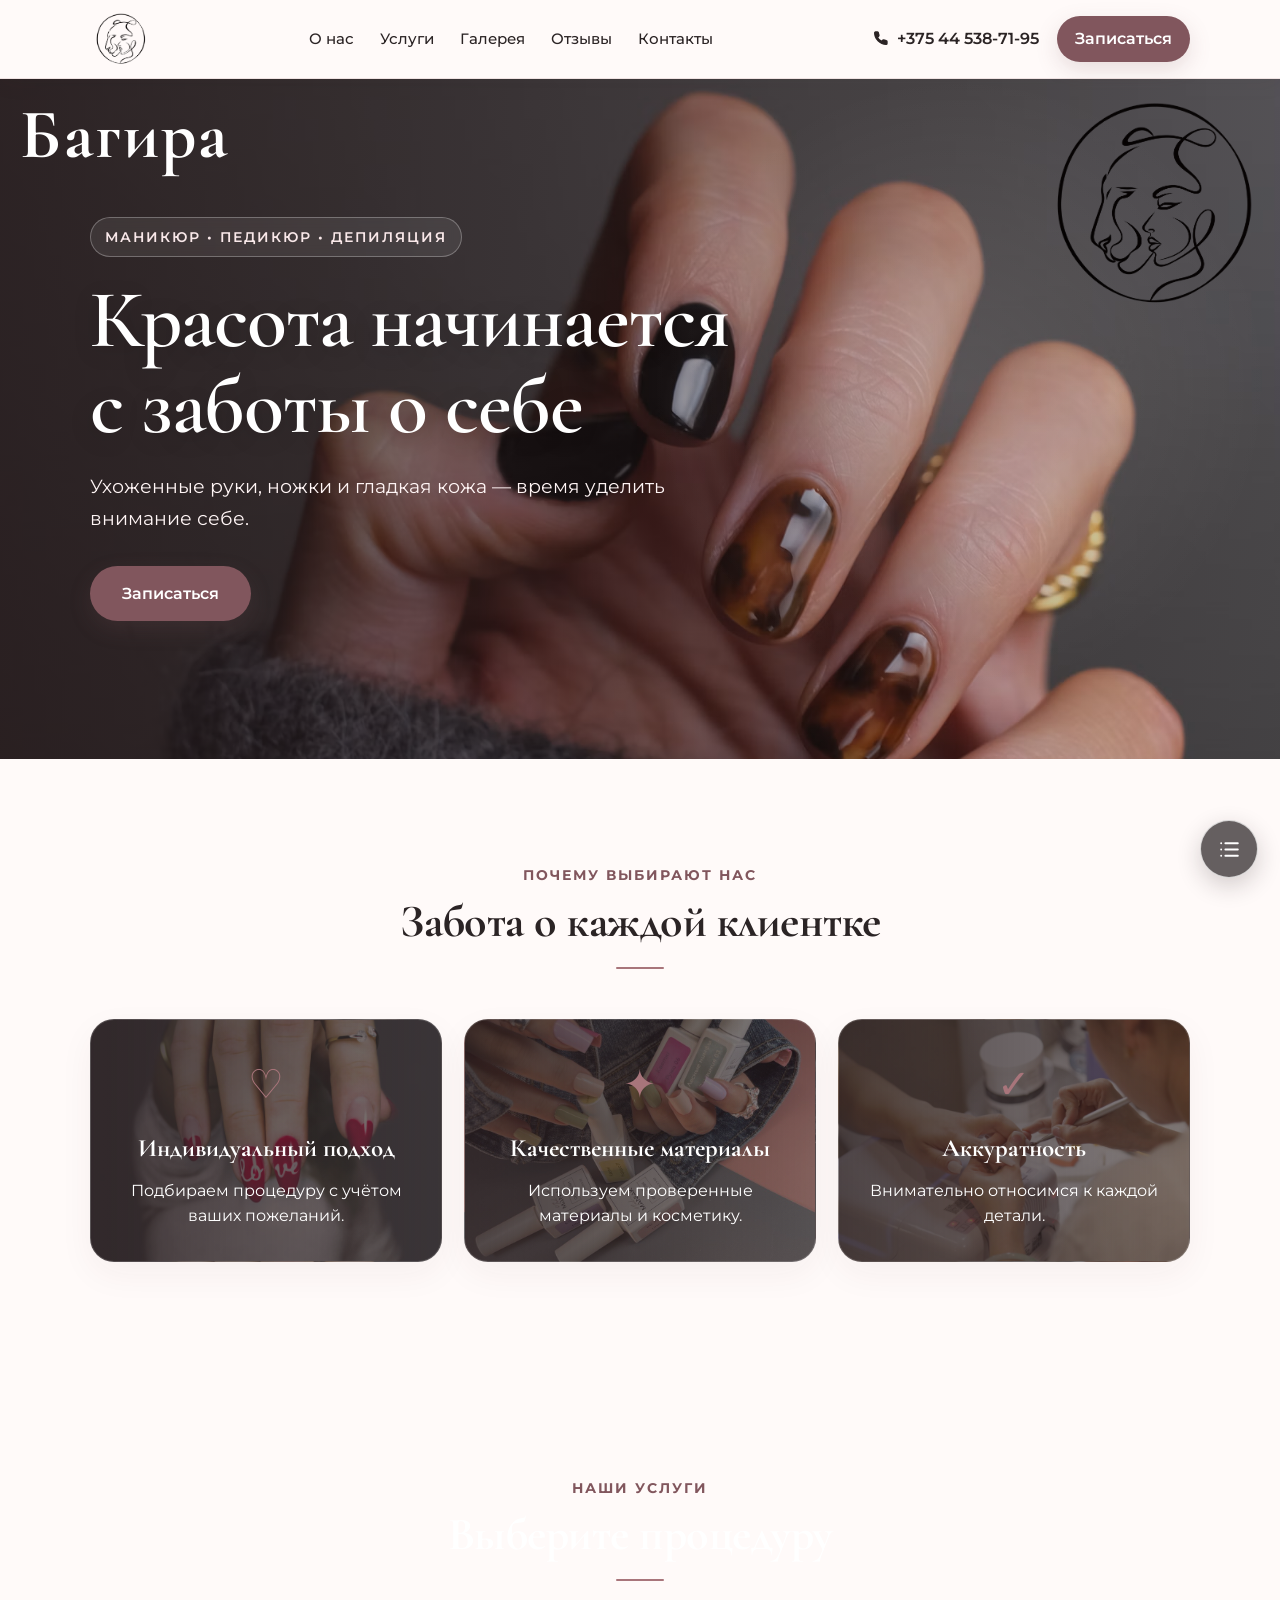
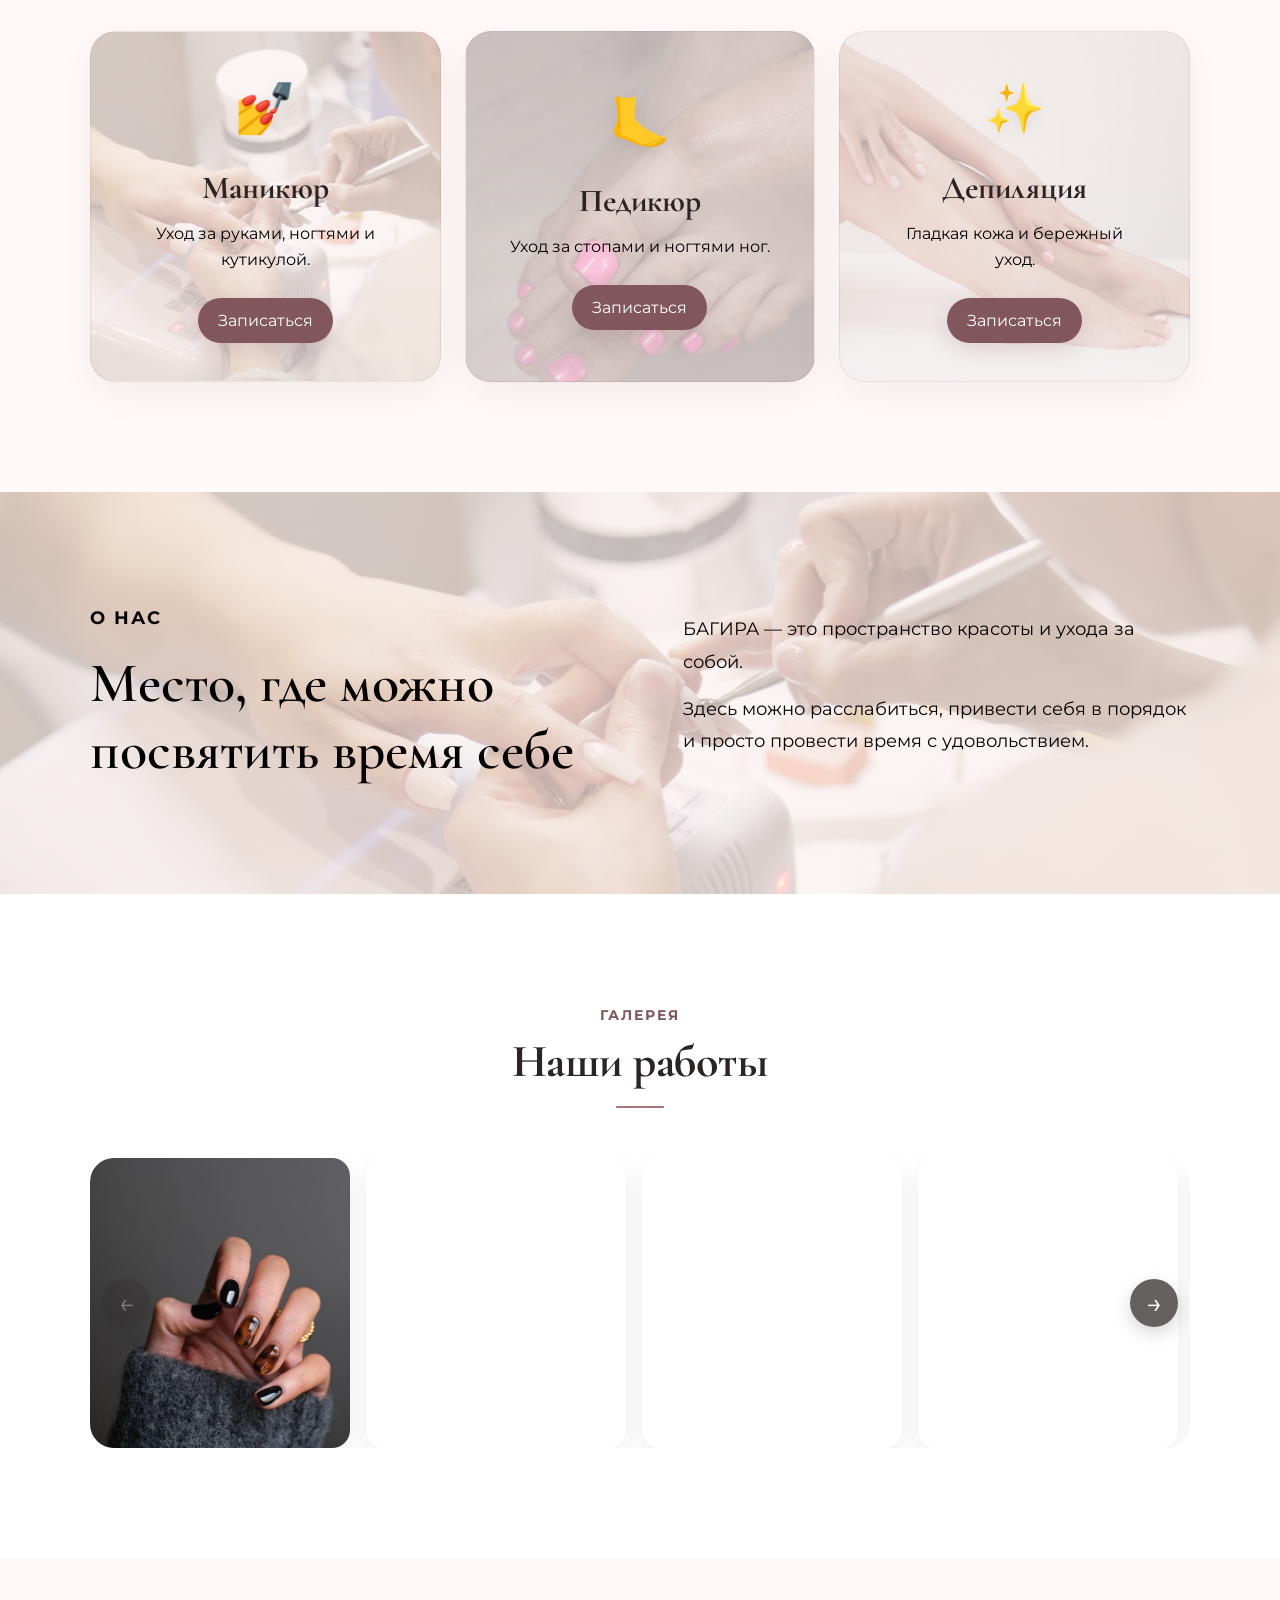
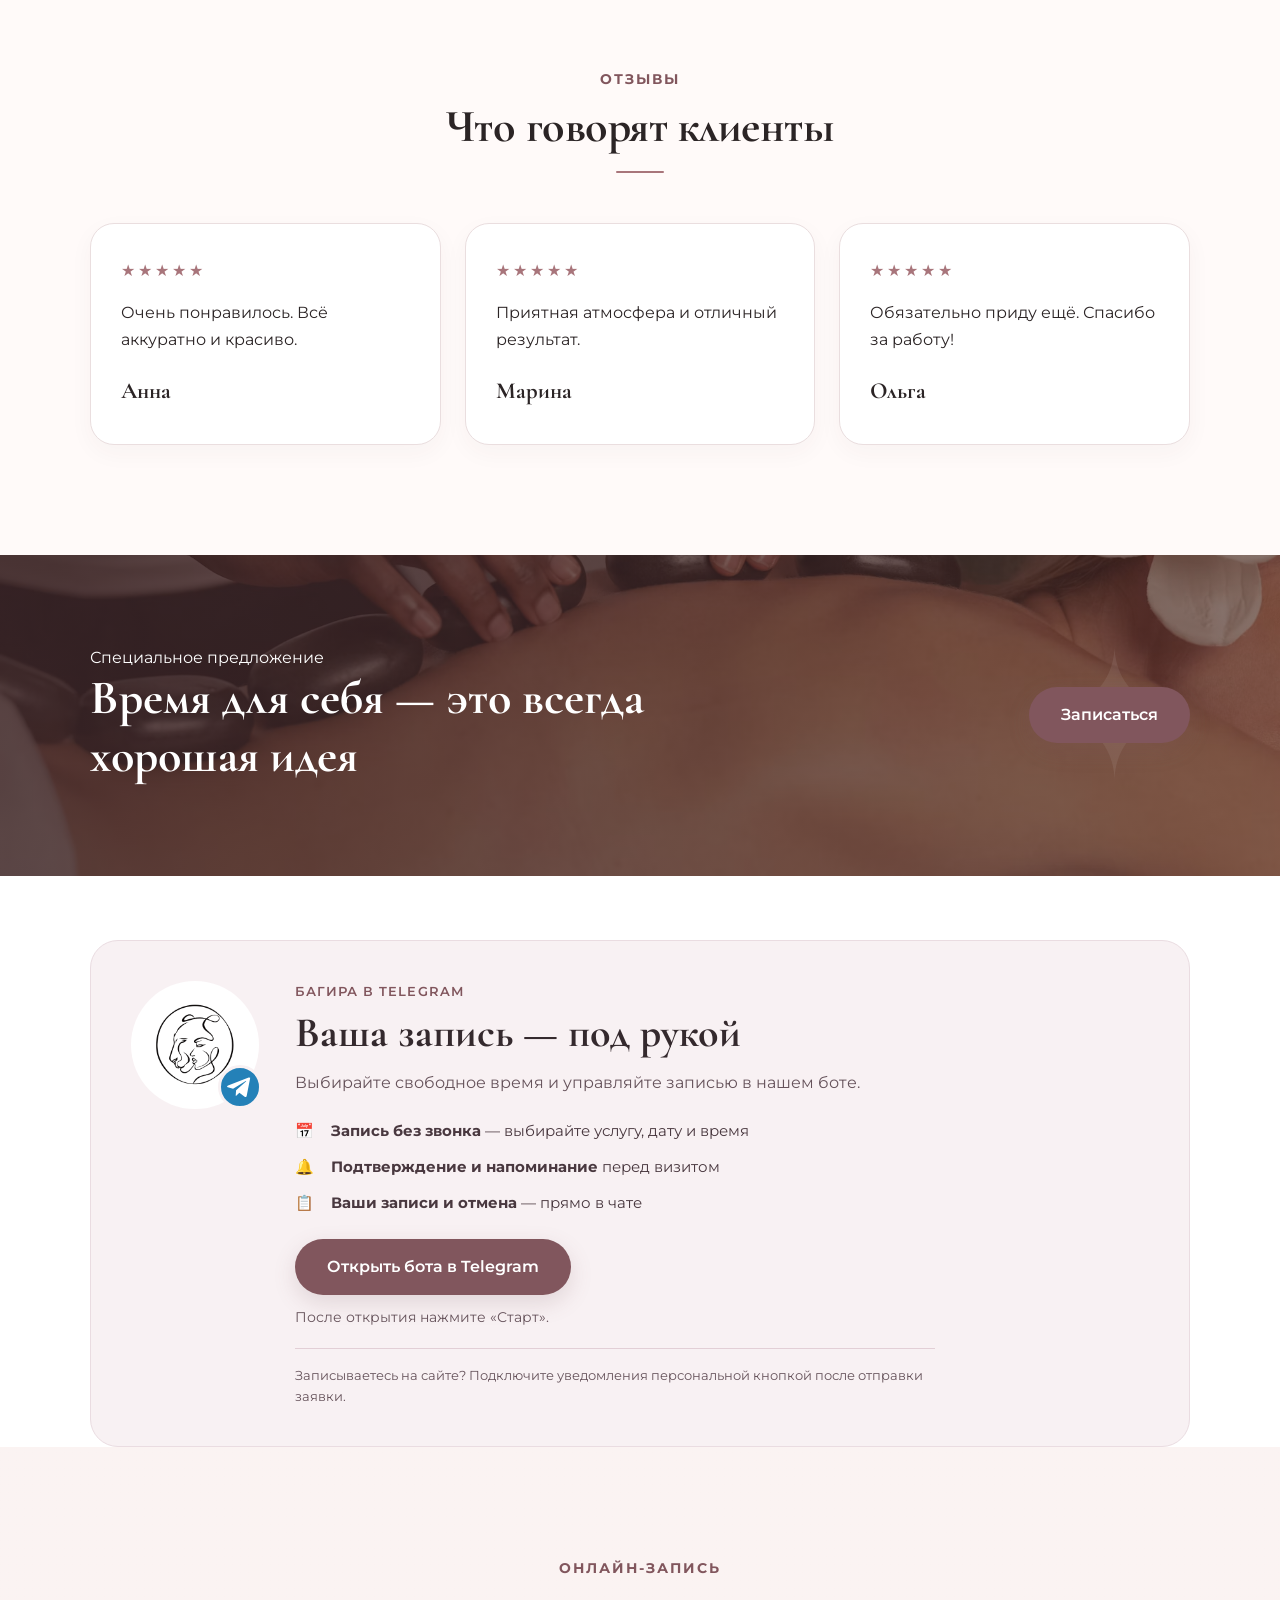
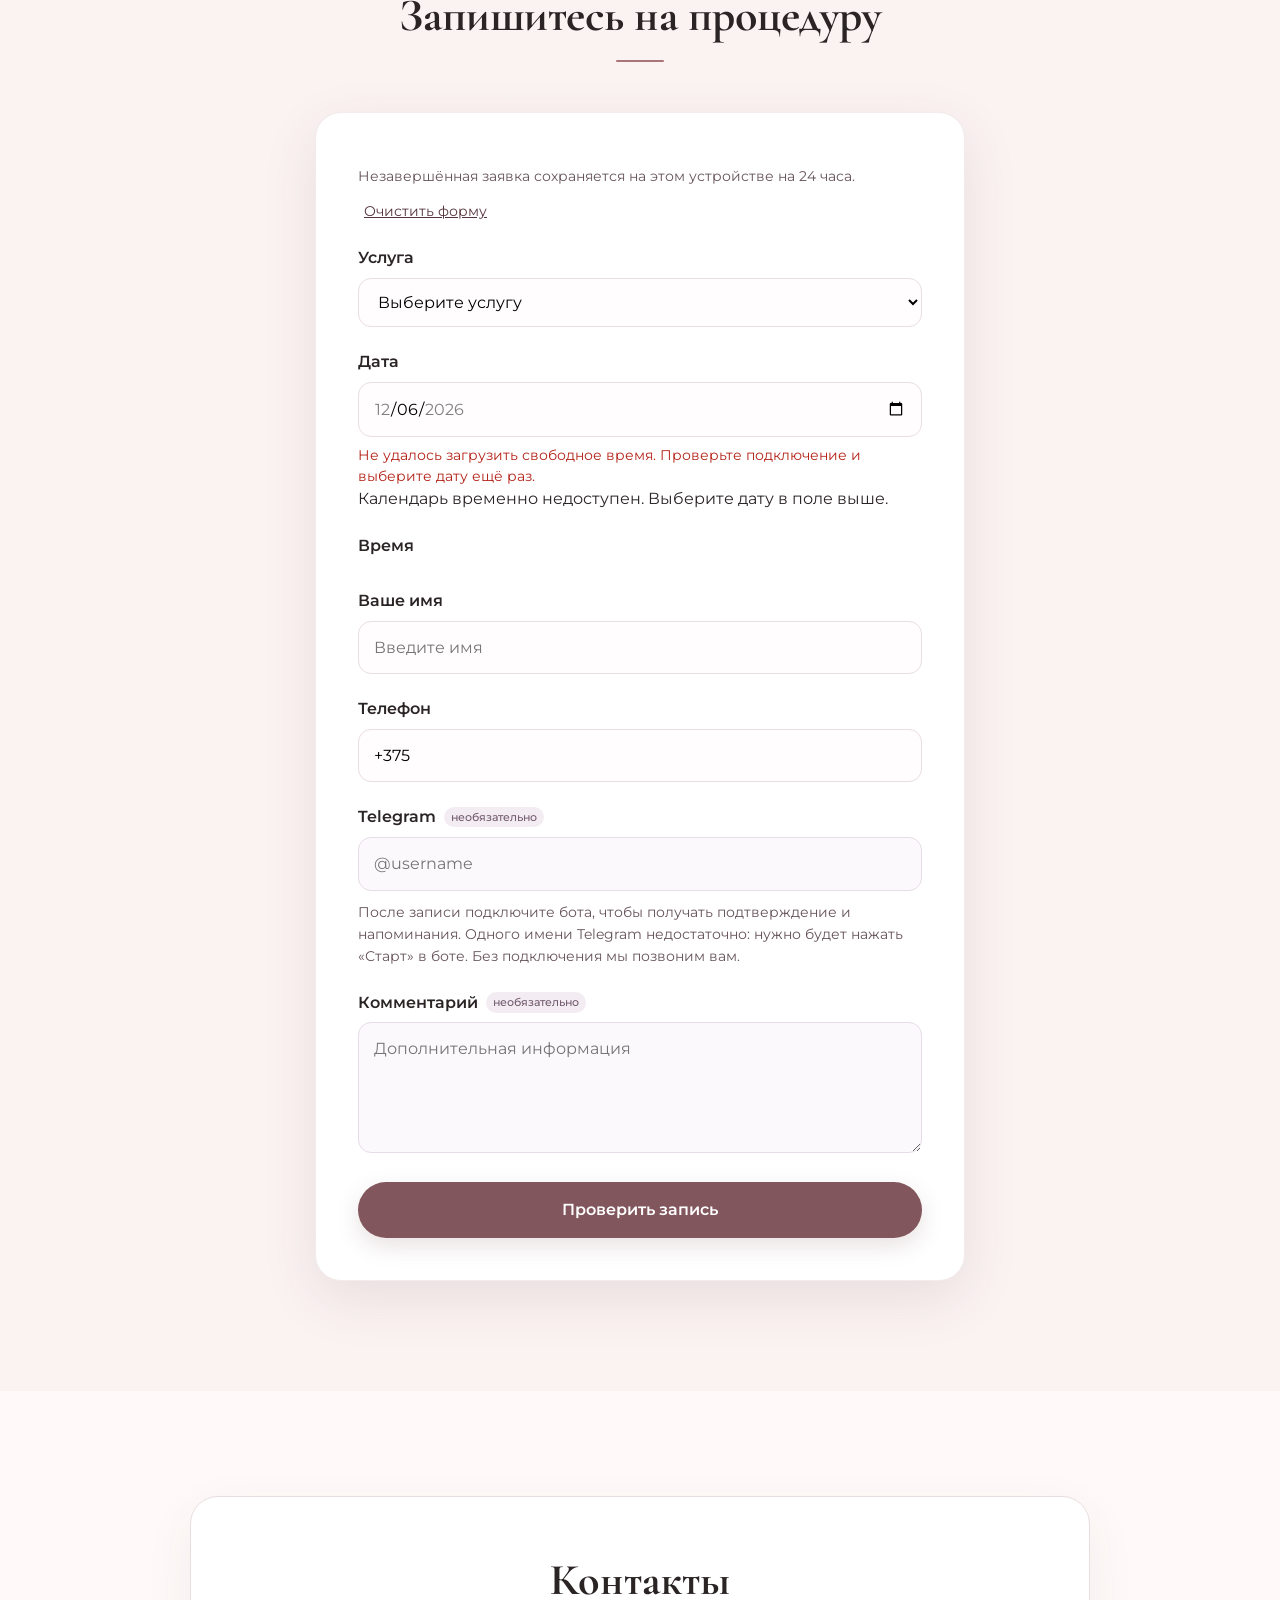
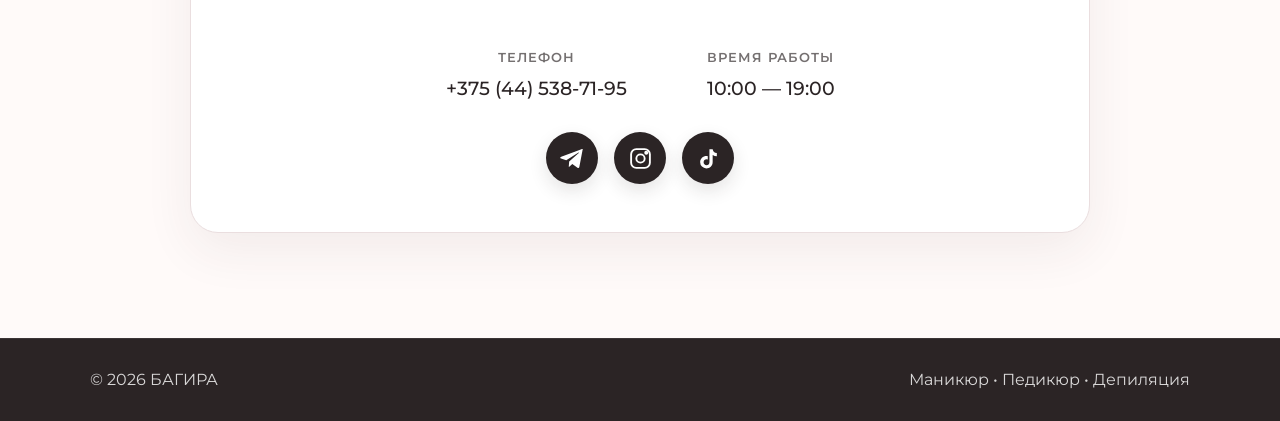
==== commit a69f6bfa: "еее" ====
--- a/index.html
+++ b/index.html
@@ -615,6 +615,31 @@
                         </a>
                   </div>
             </section>
+            <section class="bot-promo" aria-labelledby="botPromoTitle">
+                  <div class="container">
+                        <div class="bot-promo-card">
+                              <div class="bot-promo-avatar" aria-hidden="true">
+                                    <img src="images/logo_images/logo.png" alt="" width="128" height="128" loading="lazy" decoding="async" />
+                                    <span class="bot-promo-badge">
+                                          <svg viewBox="0 0 24 24" width="26" height="26" fill="currentColor" focusable="false" aria-hidden="true"><path d="M21.4 3.6 18.2 20c-.2 1.2-.9 1.5-1.9.9l-4.9-3.6-2.4 2.3c-.3.3-.5.5-1 .5l.4-5 9.1-8.2c.4-.4-.1-.6-.6-.3L5.6 13.7.8 12.2c-1-.3-1-1 .2-1.5L20 3.3c.9-.3 1.6.2 1.4.3Z"/></svg>
+                                    </span>
+                              </div>
+                              <div class="bot-promo-content">
+                                    <p class="bot-promo-eyebrow">Багира в Telegram</p>
+                                    <h2 id="botPromoTitle">Ваша запись — под рукой</h2>
+                                    <p class="bot-promo-intro">Выбирайте свободное время и управляйте записью в нашем боте.</p>
+                                    <ul class="bot-promo-benefits">
+                                          <li><span aria-hidden="true">📅</span><span><strong>Запись без звонка</strong> — выбирайте услугу, дату и время</span></li>
+                                          <li><span aria-hidden="true">🔔</span><span><strong>Подтверждение и напоминание</strong> перед визитом</span></li>
+                                          <li><span aria-hidden="true">📋</span><span><strong>Ваши записи и отмена</strong> — прямо в чате</span></li>
+                                    </ul>
+                                    <a class="main-button bot-promo-link" href="https://t.me/BagiraMasterBot" target="_blank" rel="noopener noreferrer">Открыть бота в Telegram</a>
+                                    <p class="bot-promo-start">После открытия нажмите «Старт».</p>
+                                    <p class="bot-promo-note">Записываетесь на сайте? Подключите уведомления персональной кнопкой после отправки заявки.</p>
+                              </div>
+                        </div>
+                  </div>
+            </section>
             <!-- ================= ЗАПИСЬ ================= -->
             <section class="booking" id="booking">
                   <div class="container">
--- a/style.css
+++ b/style.css
@@ -3239,3 +3239,27 @@
 .calendar-grid button[aria-pressed="true"] {background:#81565d;color:white;}
 
 .draft-clear {font:inherit;color:#56343d;background:none;border:0;text-decoration:underline;cursor:pointer;padding:6px;}
+
+/* Приглашение в Telegram перед формой записи */
+.bot-promo {padding:64px 0 0;background:#fff;}
+.bot-promo-card {display:flex;align-items:flex-start;gap:36px;padding:40px;background:#f8f1f3;border:1px solid #eadce1;border-radius:28px;}
+.bot-promo-avatar {position:relative;flex:0 0 128px;width:128px;height:128px;border-radius:50%;background:#fff;padding:14px;box-sizing:border-box;}
+.bot-promo-avatar img {display:block;width:100%;height:100%;object-fit:contain;}
+.bot-promo-badge {position:absolute;right:-3px;bottom:0;display:grid;place-items:center;width:44px;height:44px;background:#2481b8;color:#fff;border:3px solid #f8f1f3;border-radius:50%;}
+.bot-promo-content {flex:1;min-width:0;}
+.bot-promo-eyebrow {margin:0 0 8px;color:#81565d;font-size:13px;font-weight:600;letter-spacing:.08em;text-transform:uppercase;}
+.bot-promo-content h2 {margin:0 0 12px;color:#34292d;font-size:clamp(30px,4vw,42px);line-height:1.15;}
+.bot-promo-intro {margin:0;color:#66535b;line-height:1.6;}
+.bot-promo-benefits {display:grid;gap:12px;margin:24px 0;padding:0;list-style:none;}
+.bot-promo-benefits li {display:flex;gap:12px;align-items:baseline;color:#49383f;font-size:15px;line-height:1.6;}
+.bot-promo-benefits li>span:first-child {flex:0 0 24px;}
+.bot-promo-link {display:inline-flex;justify-content:center;align-items:center;min-height:48px;white-space:normal;text-align:center;box-sizing:border-box;}
+.bot-promo-start {margin:12px 0 0;color:#66535b;font-size:14px;line-height:1.5;}
+.bot-promo-note {margin:20px 0 0;padding-top:16px;border-top:1px solid #e2cfd6;color:#66535b;font-size:13px;line-height:1.6;max-width:640px;}
+@media(max-width:600px) {
+  .bot-promo {padding-top:36px;}
+  .bot-promo-card {flex-direction:column;gap:24px;padding:24px 20px;border-radius:22px;}
+  .bot-promo-avatar {flex-basis:auto;width:96px;height:96px;padding:10px;}
+  .bot-promo-content {width:100%;}
+  .bot-promo-link {width:100%;padding:16px 12px;font-size:15px;}
+}
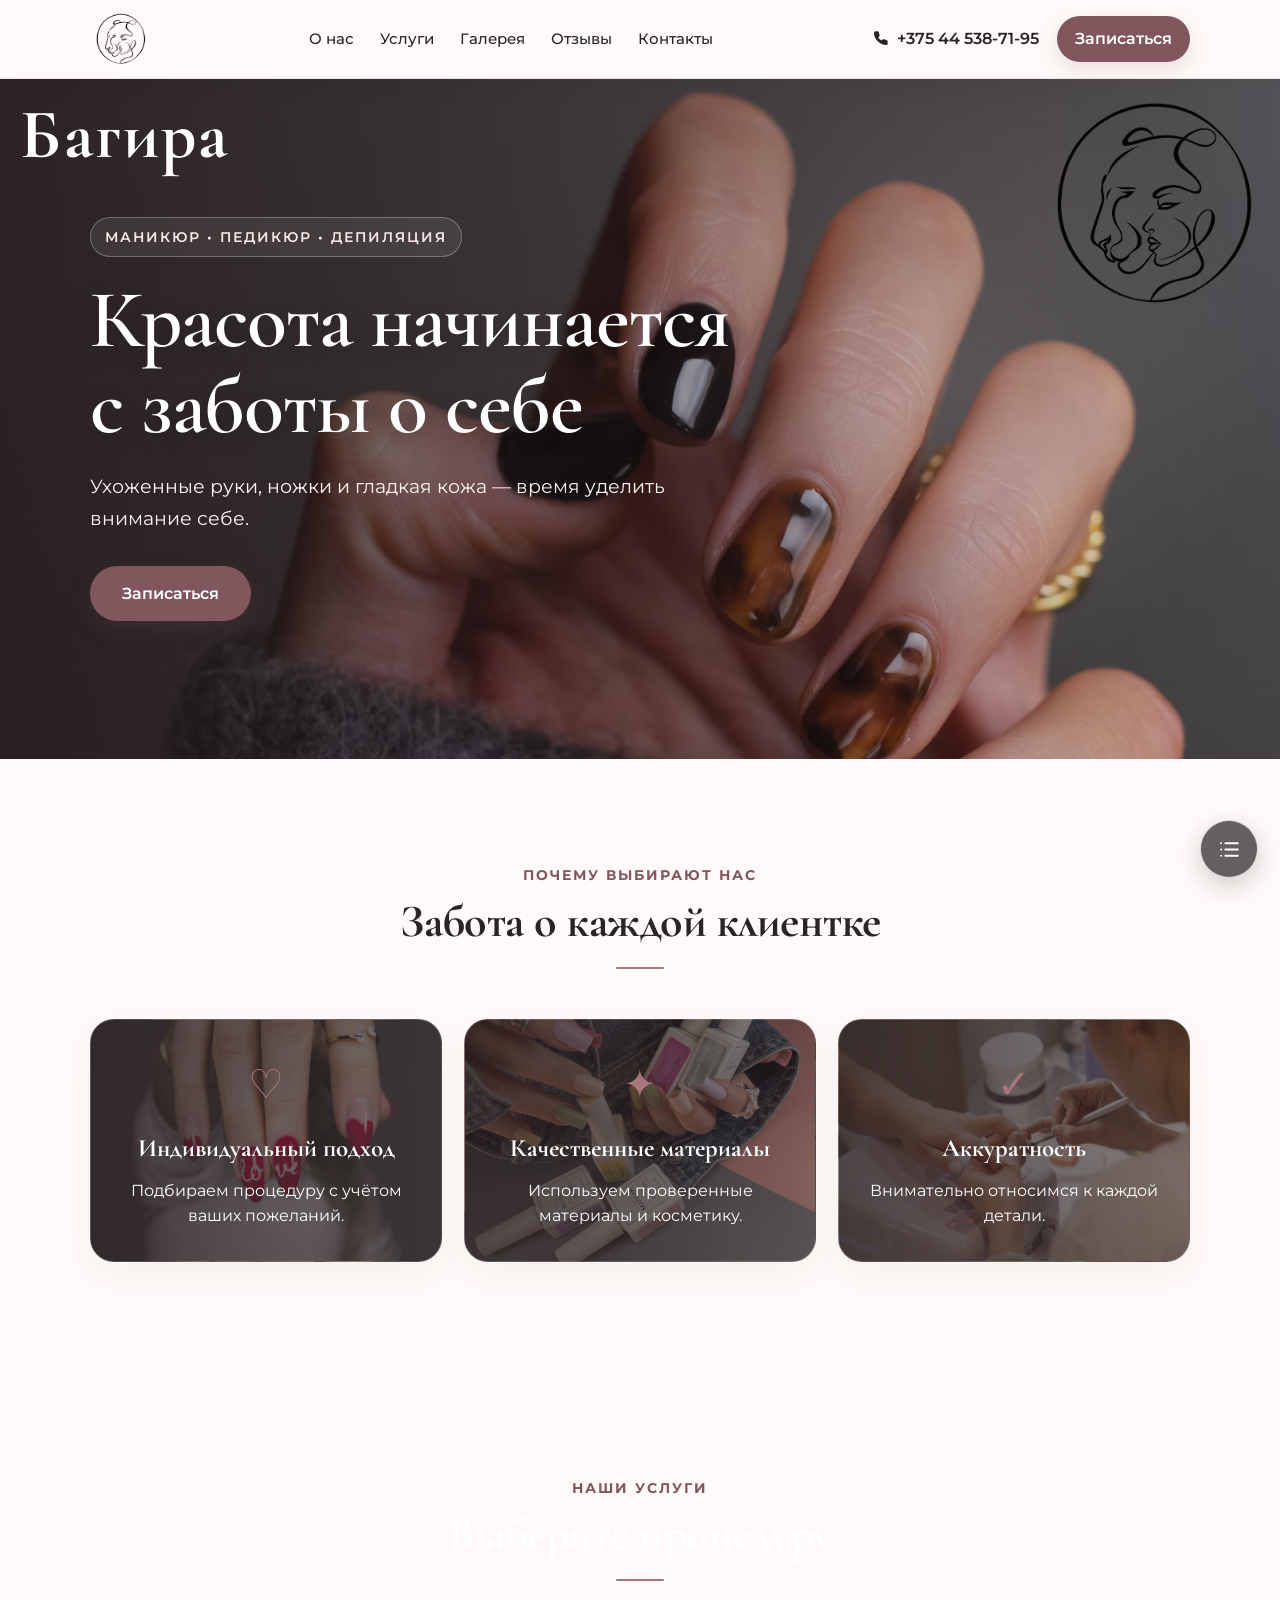
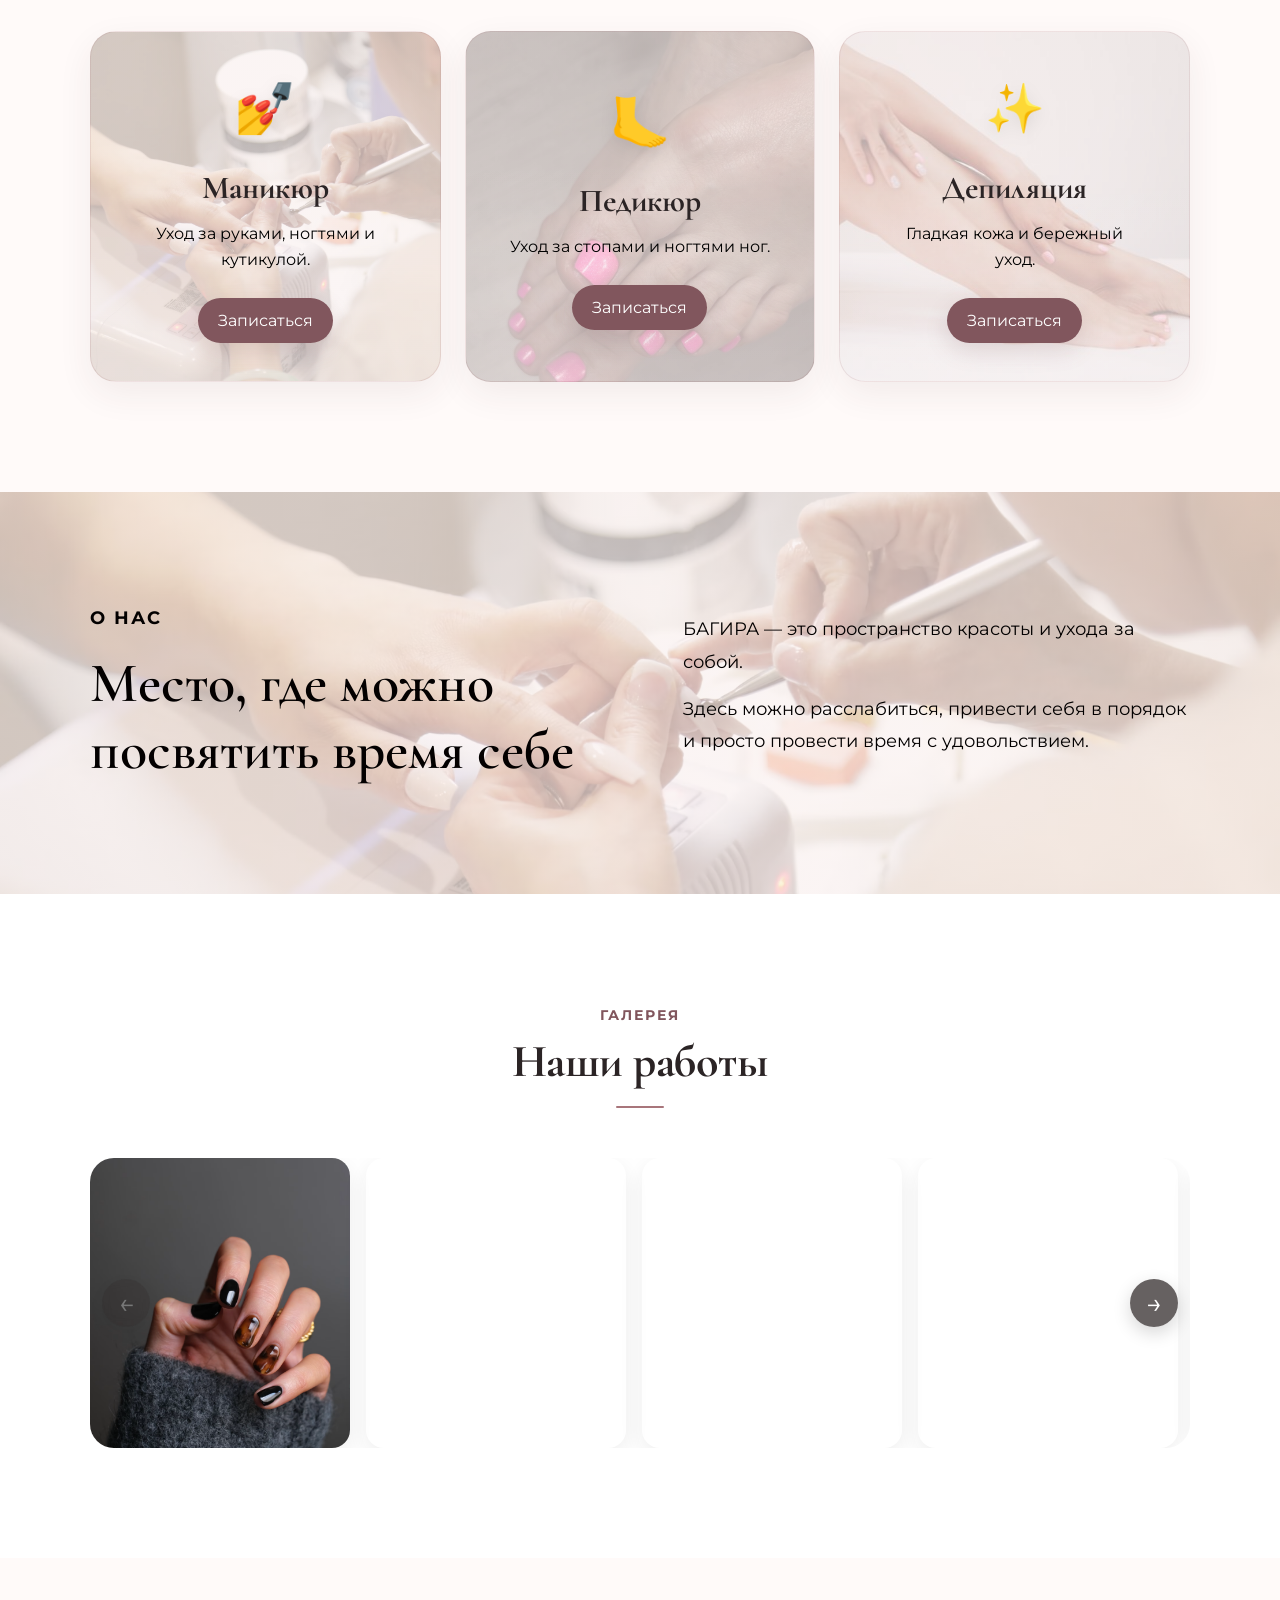
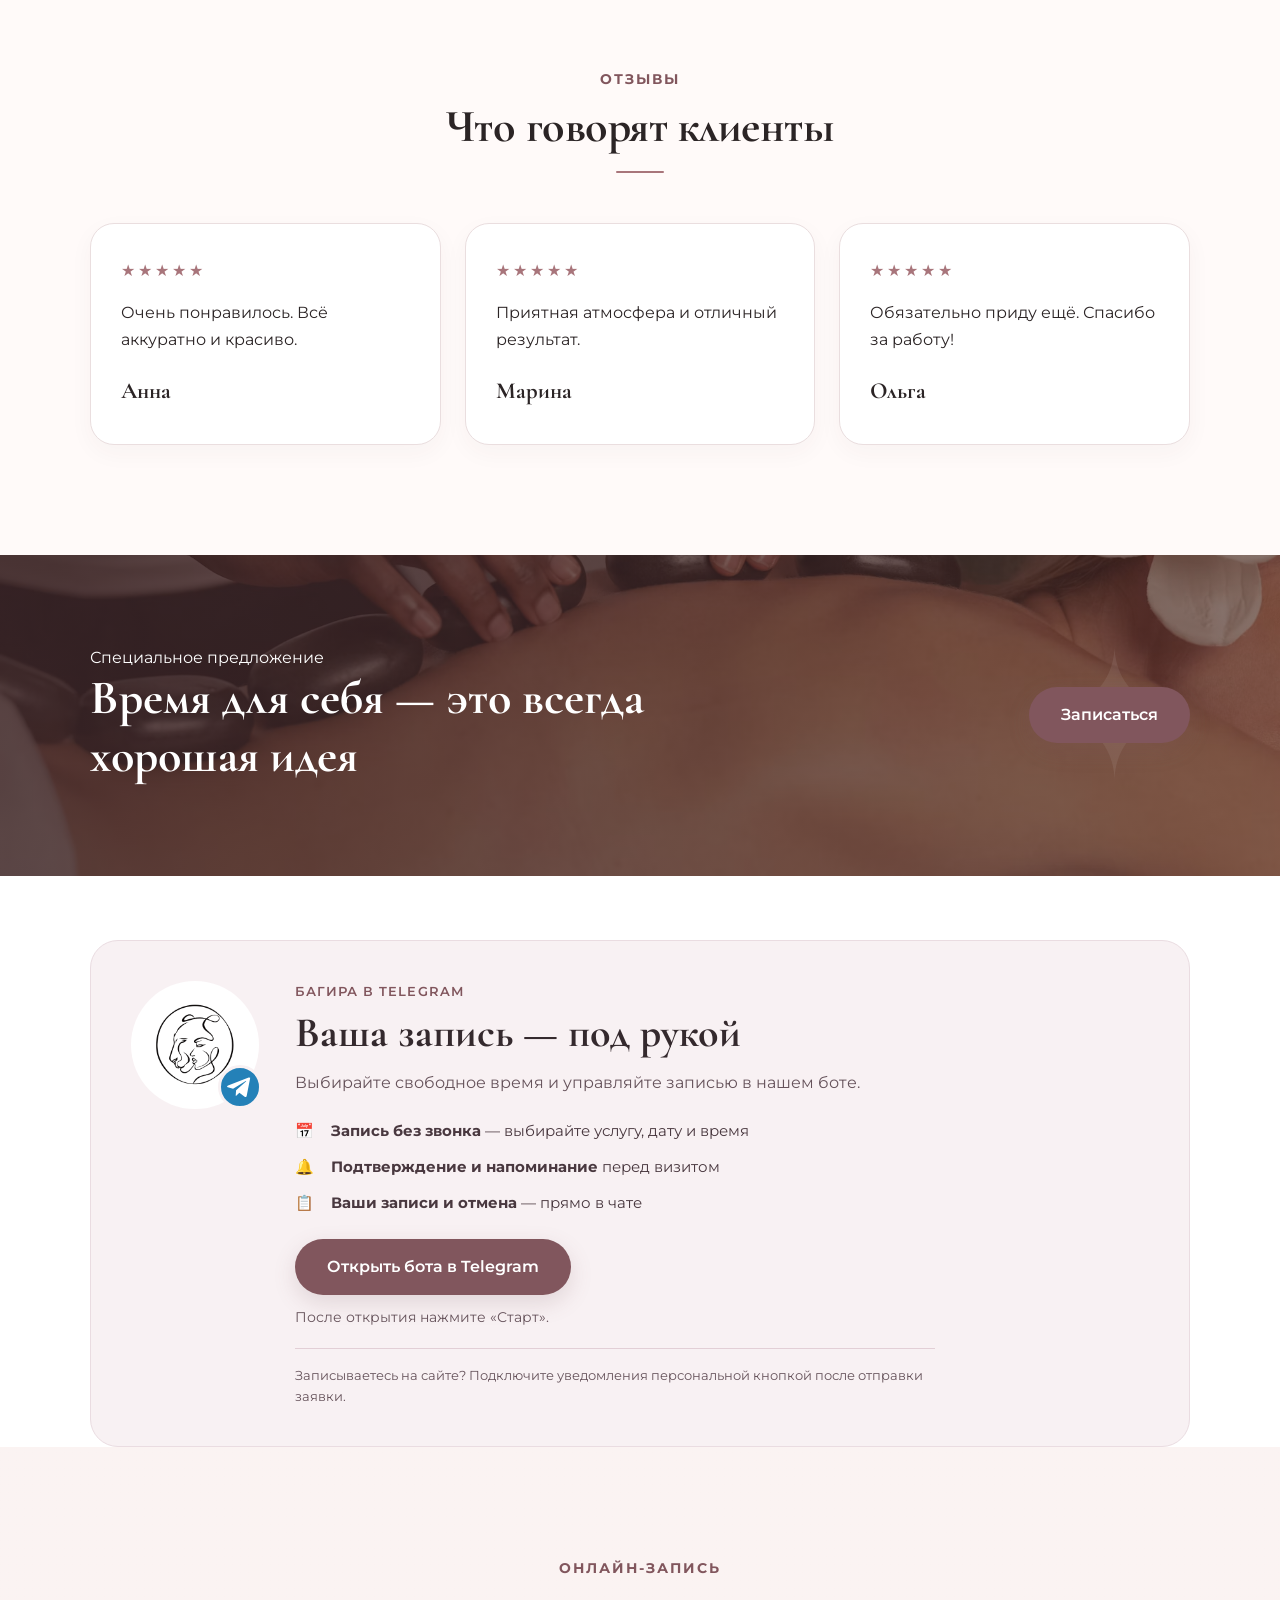
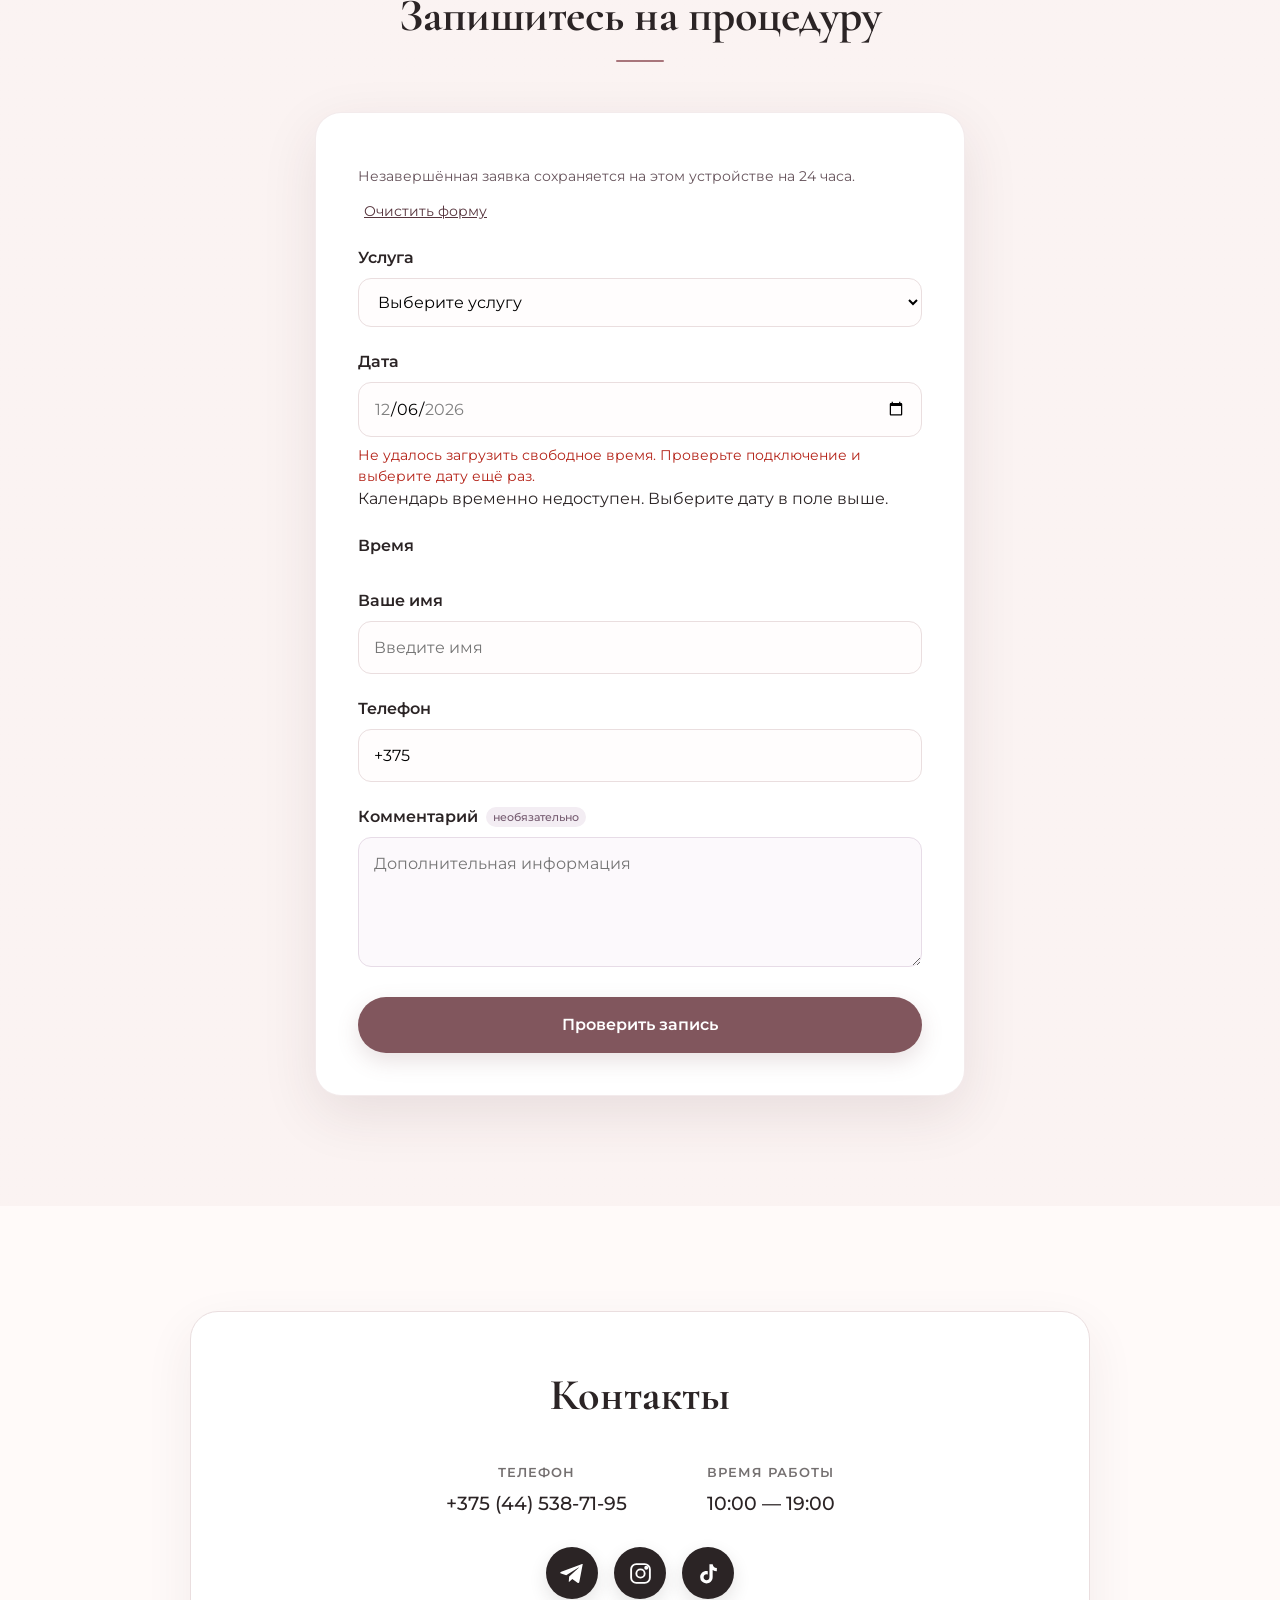
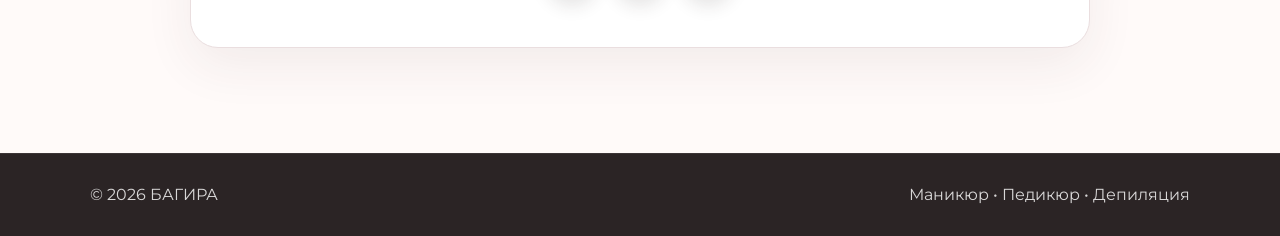
==== commit d7a4a9c9: "орп" ====
--- a/index.html
+++ b/index.html
@@ -706,14 +706,6 @@
                                     </label>
                                     <input autocomplete="tel" id="phone" name="phone" inputmode="tel" required placeholder="+375" type="tel" />
                               </div>
-                              <!-- Telegram -->
-                              <div class="form-group optional-field">
-                                    <label for="telegram">
-                                          Telegram <span class="optional-hint">необязательно</span>
-                                    </label>
-                                    <input id="telegram" name="telegram" placeholder="@username" type="text" autocapitalize="none" spellcheck="false" maxlength="64" aria-describedby="telegramHelp" />
-                                    <p class="field-help" id="telegramHelp">После записи подключите бота, чтобы получать подтверждение и напоминания. Одного имени Telegram недостаточно: нужно будет нажать «Старт» в боте. Без подключения мы позвоним вам.</p>
-                              </div>
                               <!-- Комментарий -->
                               <div class="form-group optional-field">
                                     <label for="comment">
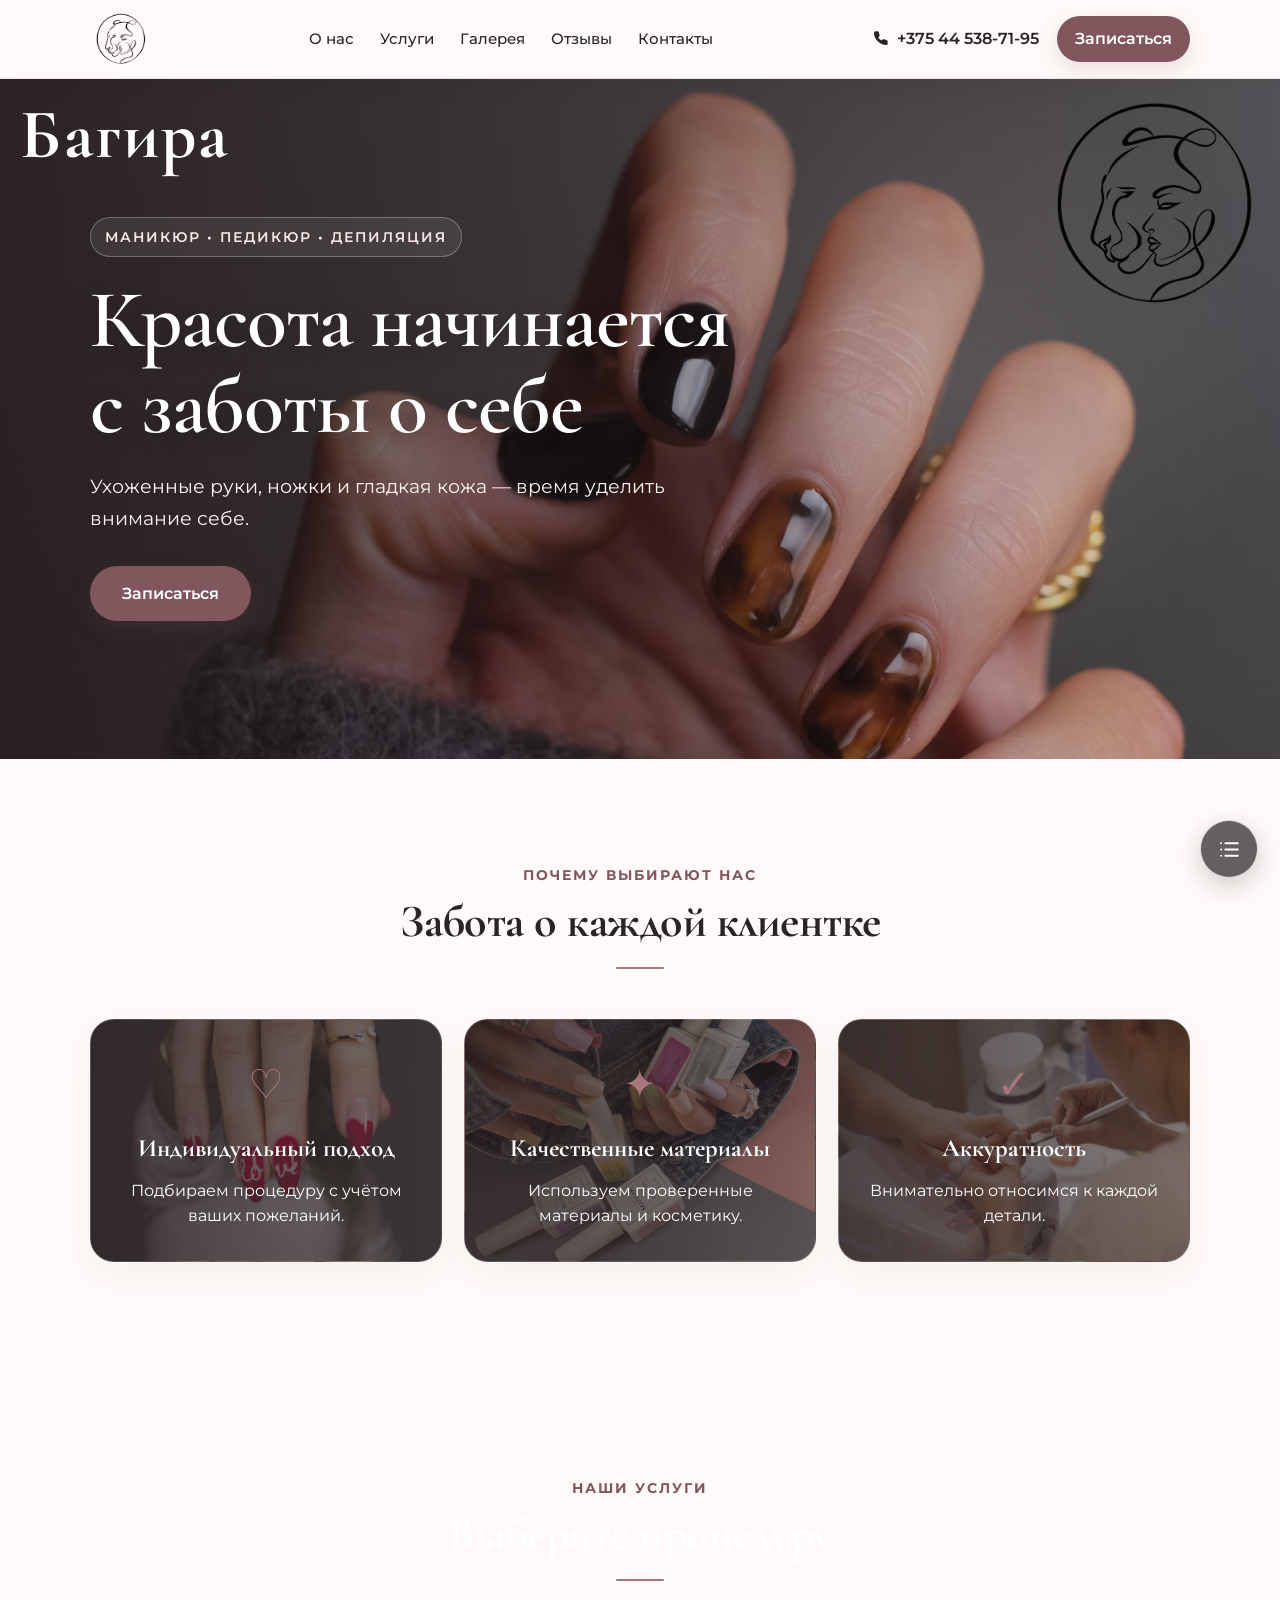
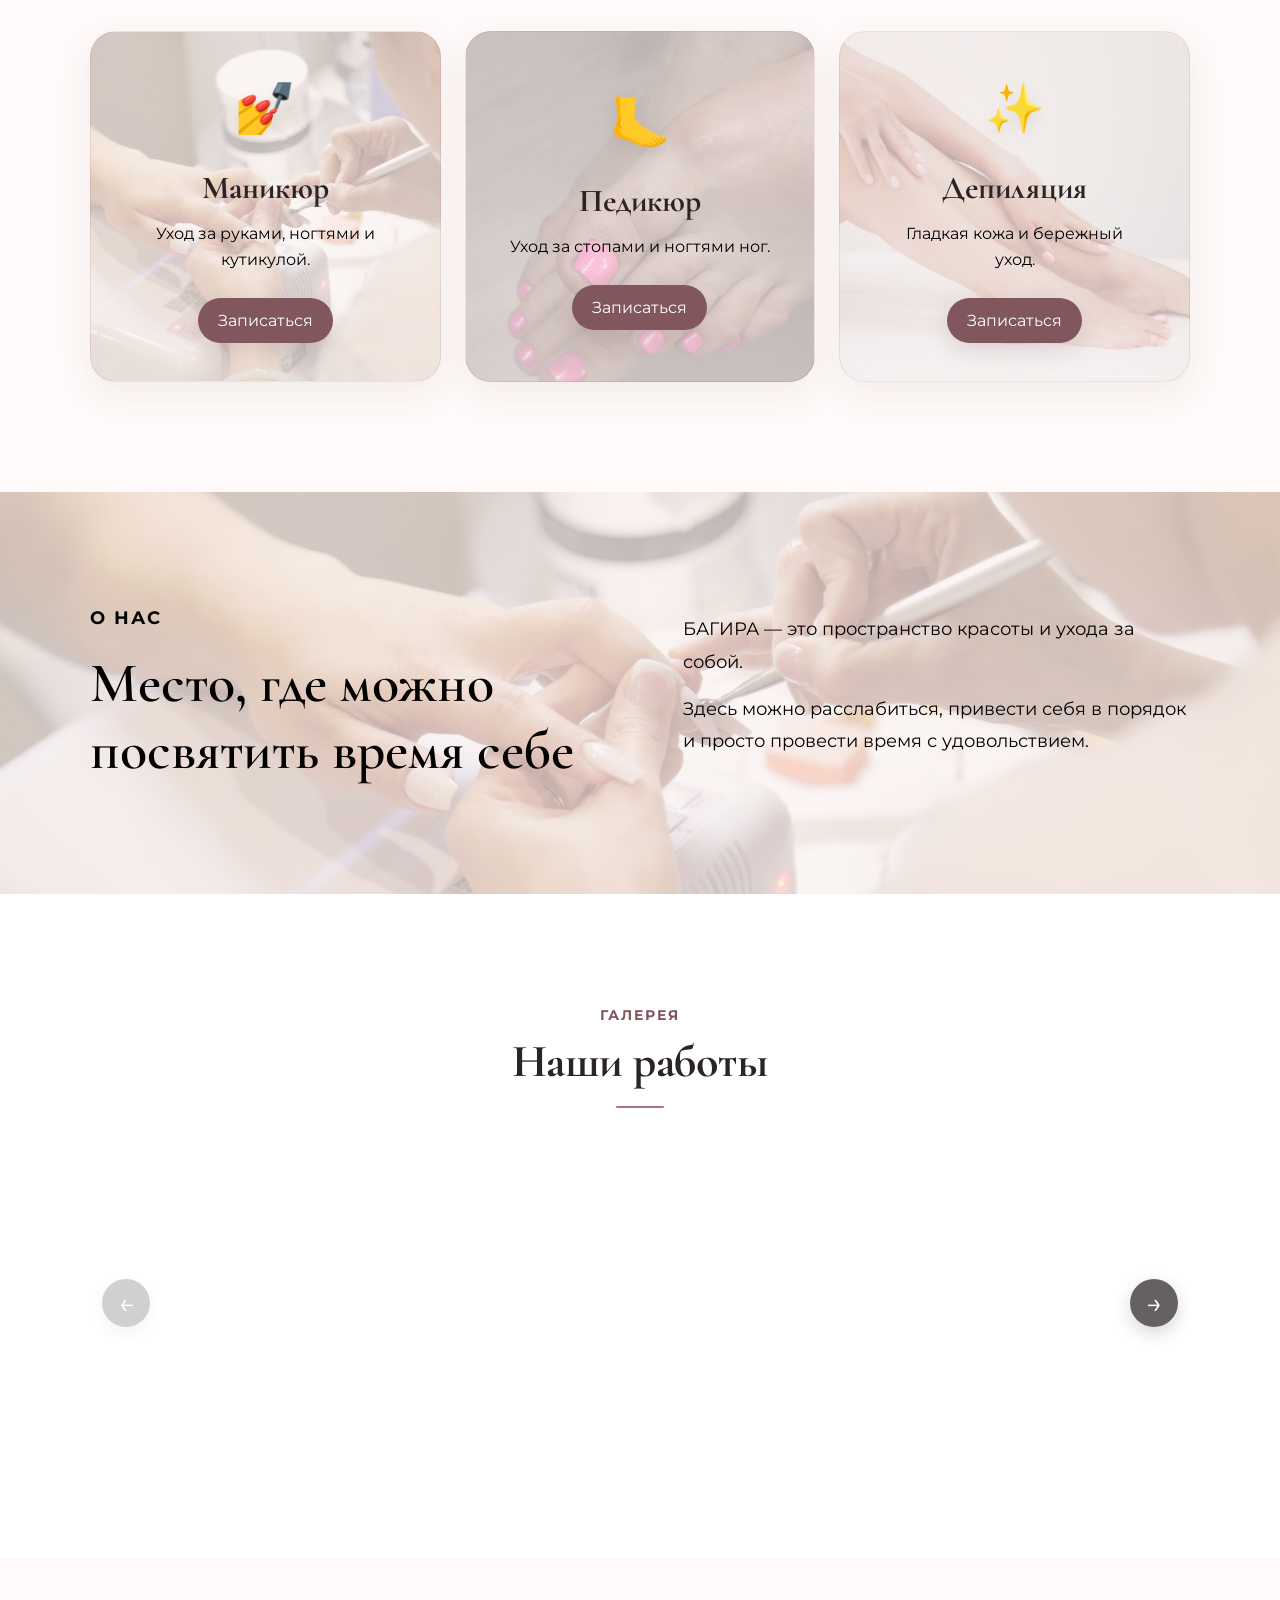
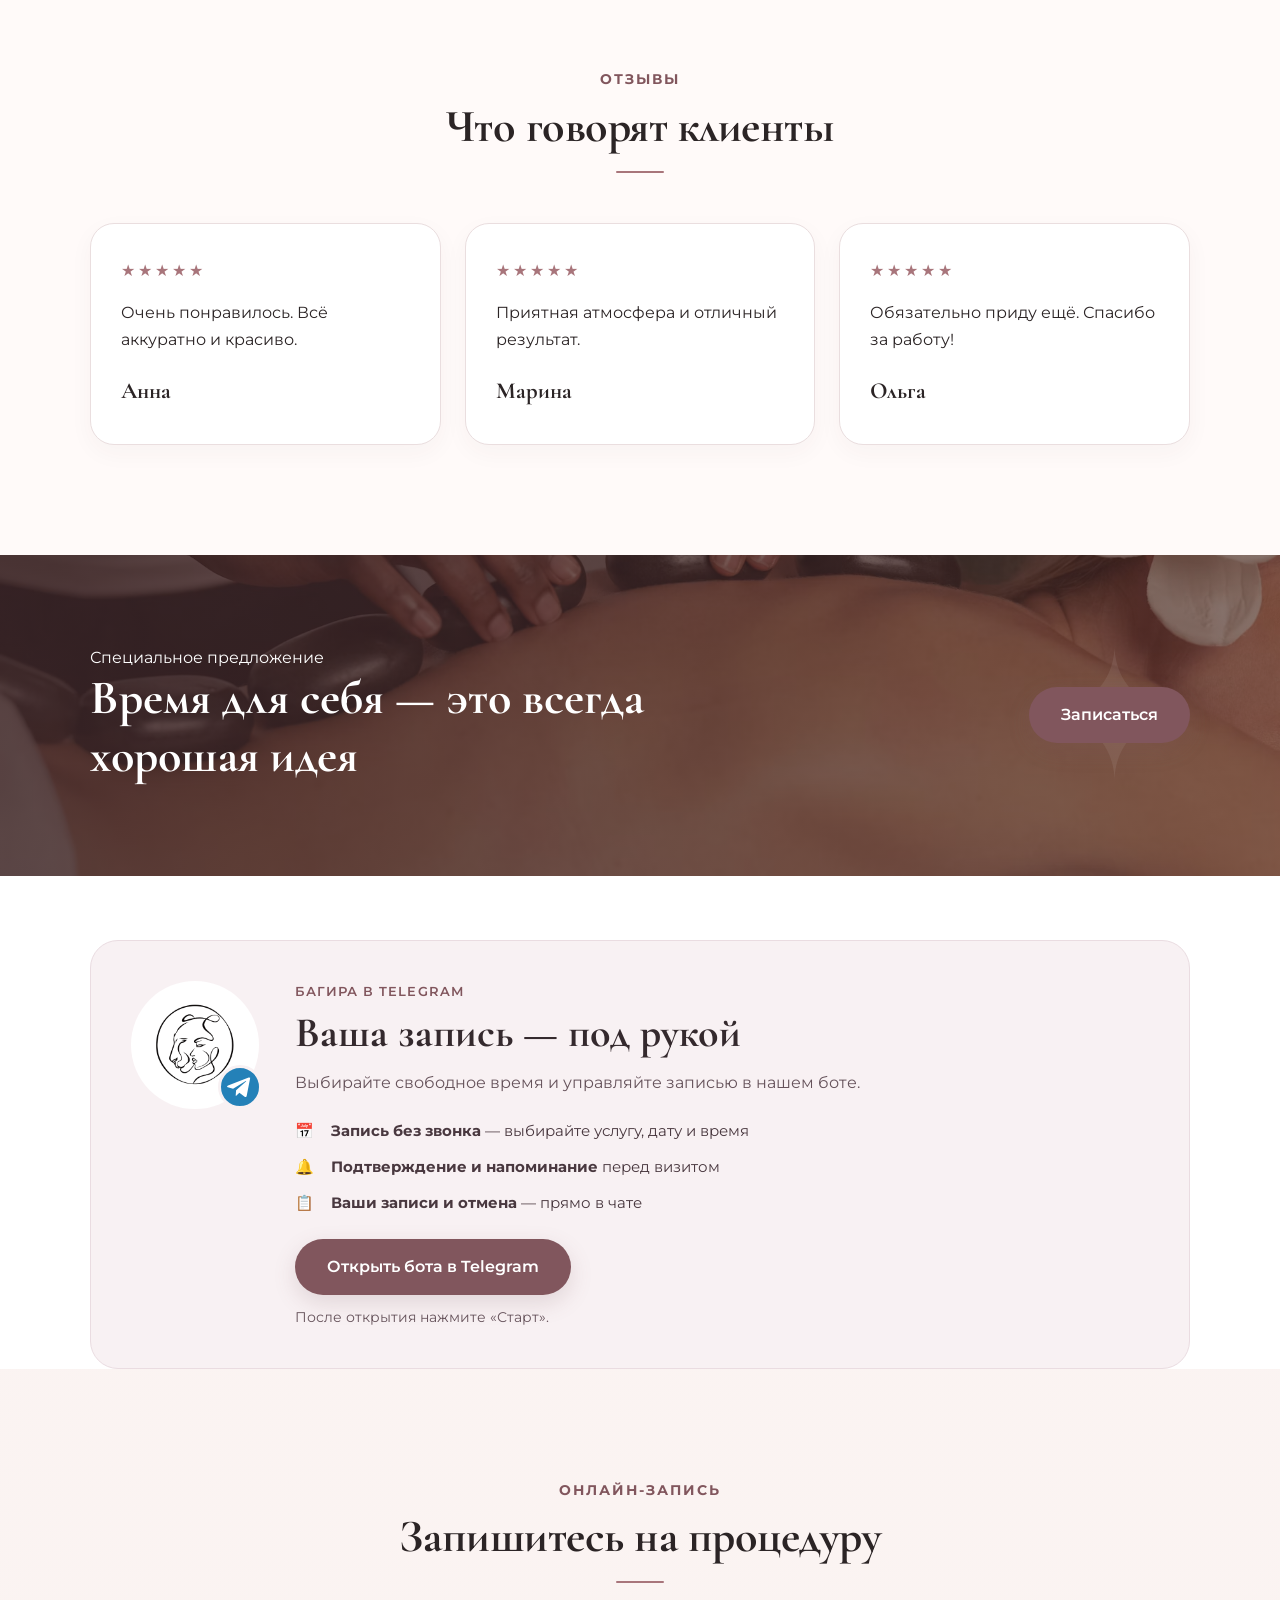
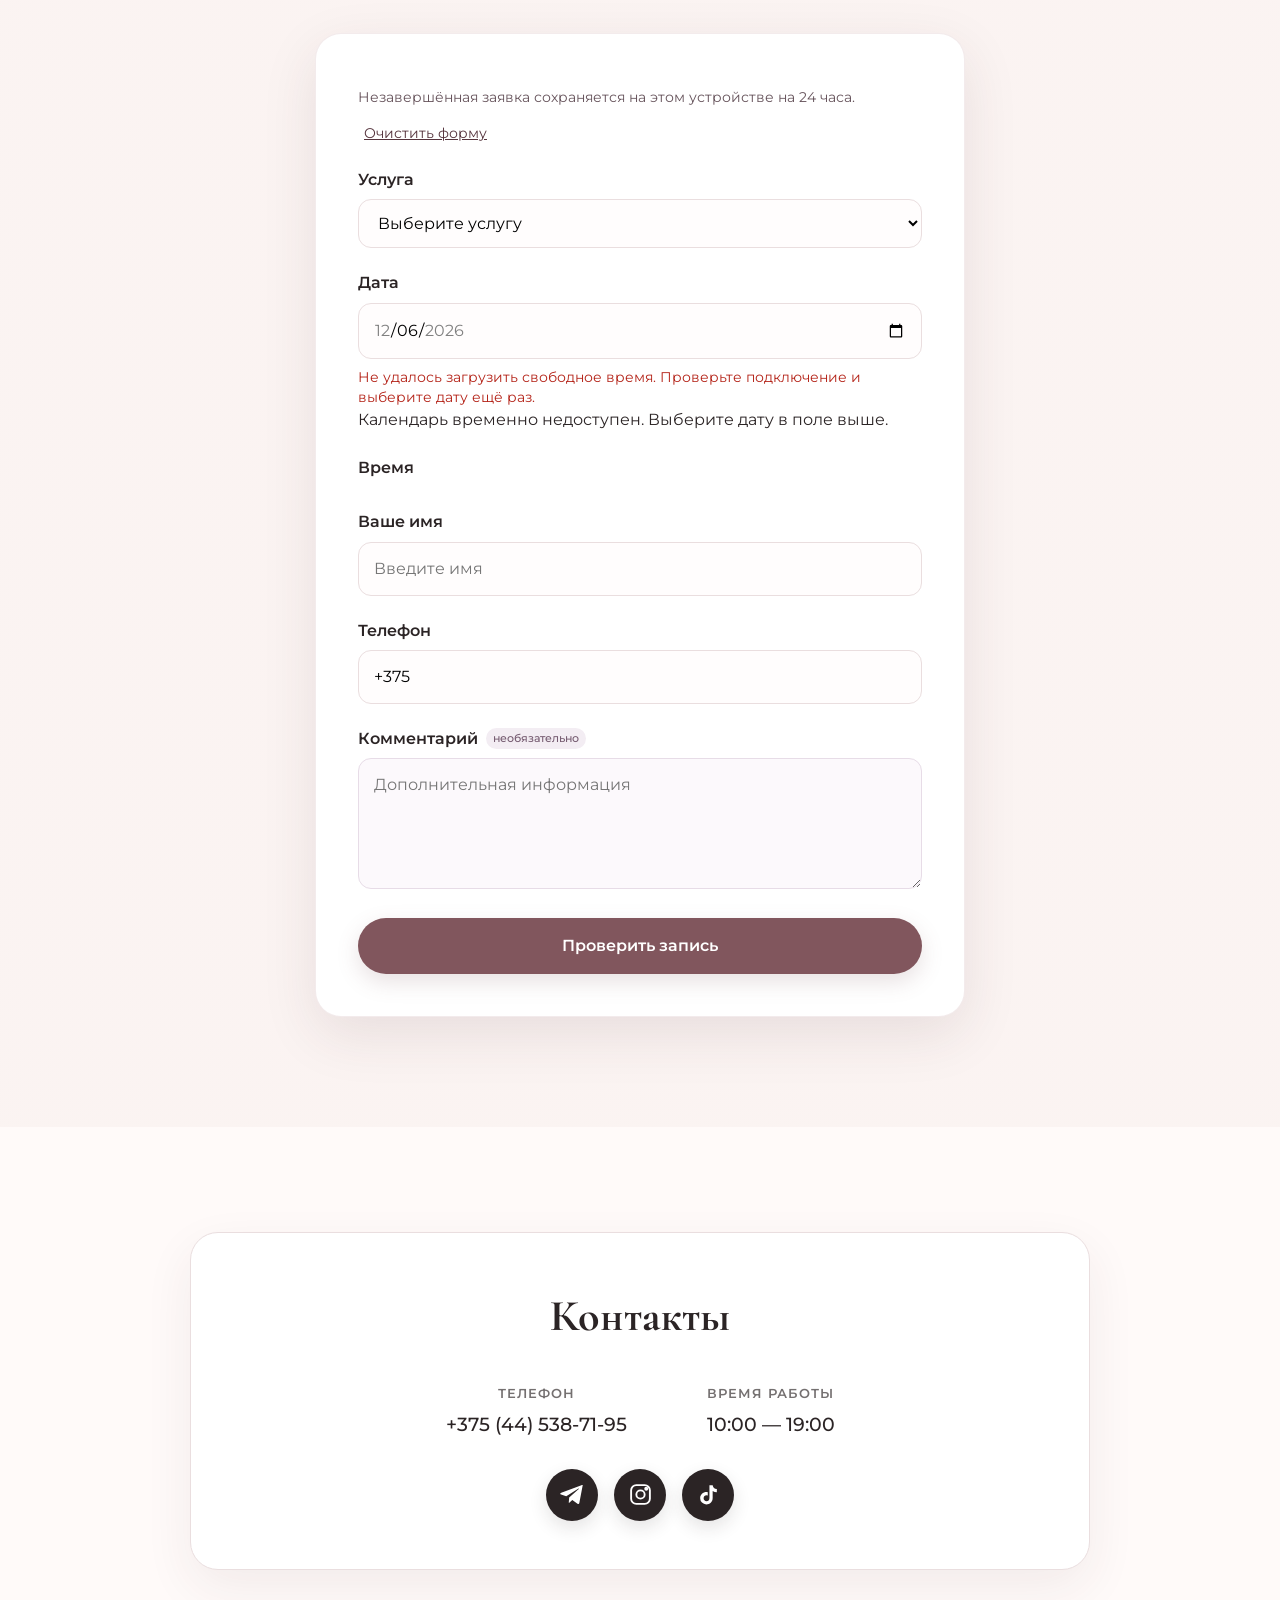
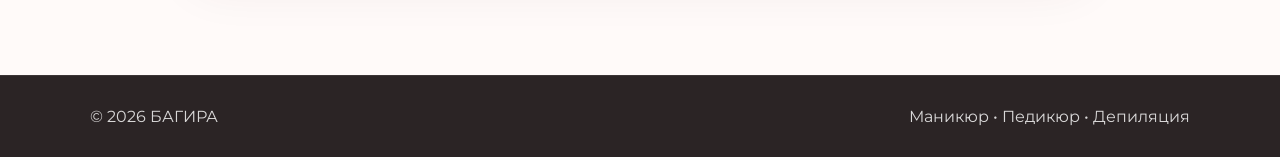
==== commit 5ff50ecc: "гшг" ====
--- a/index.html
+++ b/index.html
@@ -635,7 +635,6 @@
                                     </ul>
                                     <a class="main-button bot-promo-link" href="https://t.me/BagiraMasterBot" target="_blank" rel="noopener noreferrer">Открыть бота в Telegram</a>
                                     <p class="bot-promo-start">После открытия нажмите «Старт».</p>
-                                    <p class="bot-promo-note">Записываетесь на сайте? Подключите уведомления персональной кнопкой после отправки заявки.</p>
                               </div>
                         </div>
                   </div>
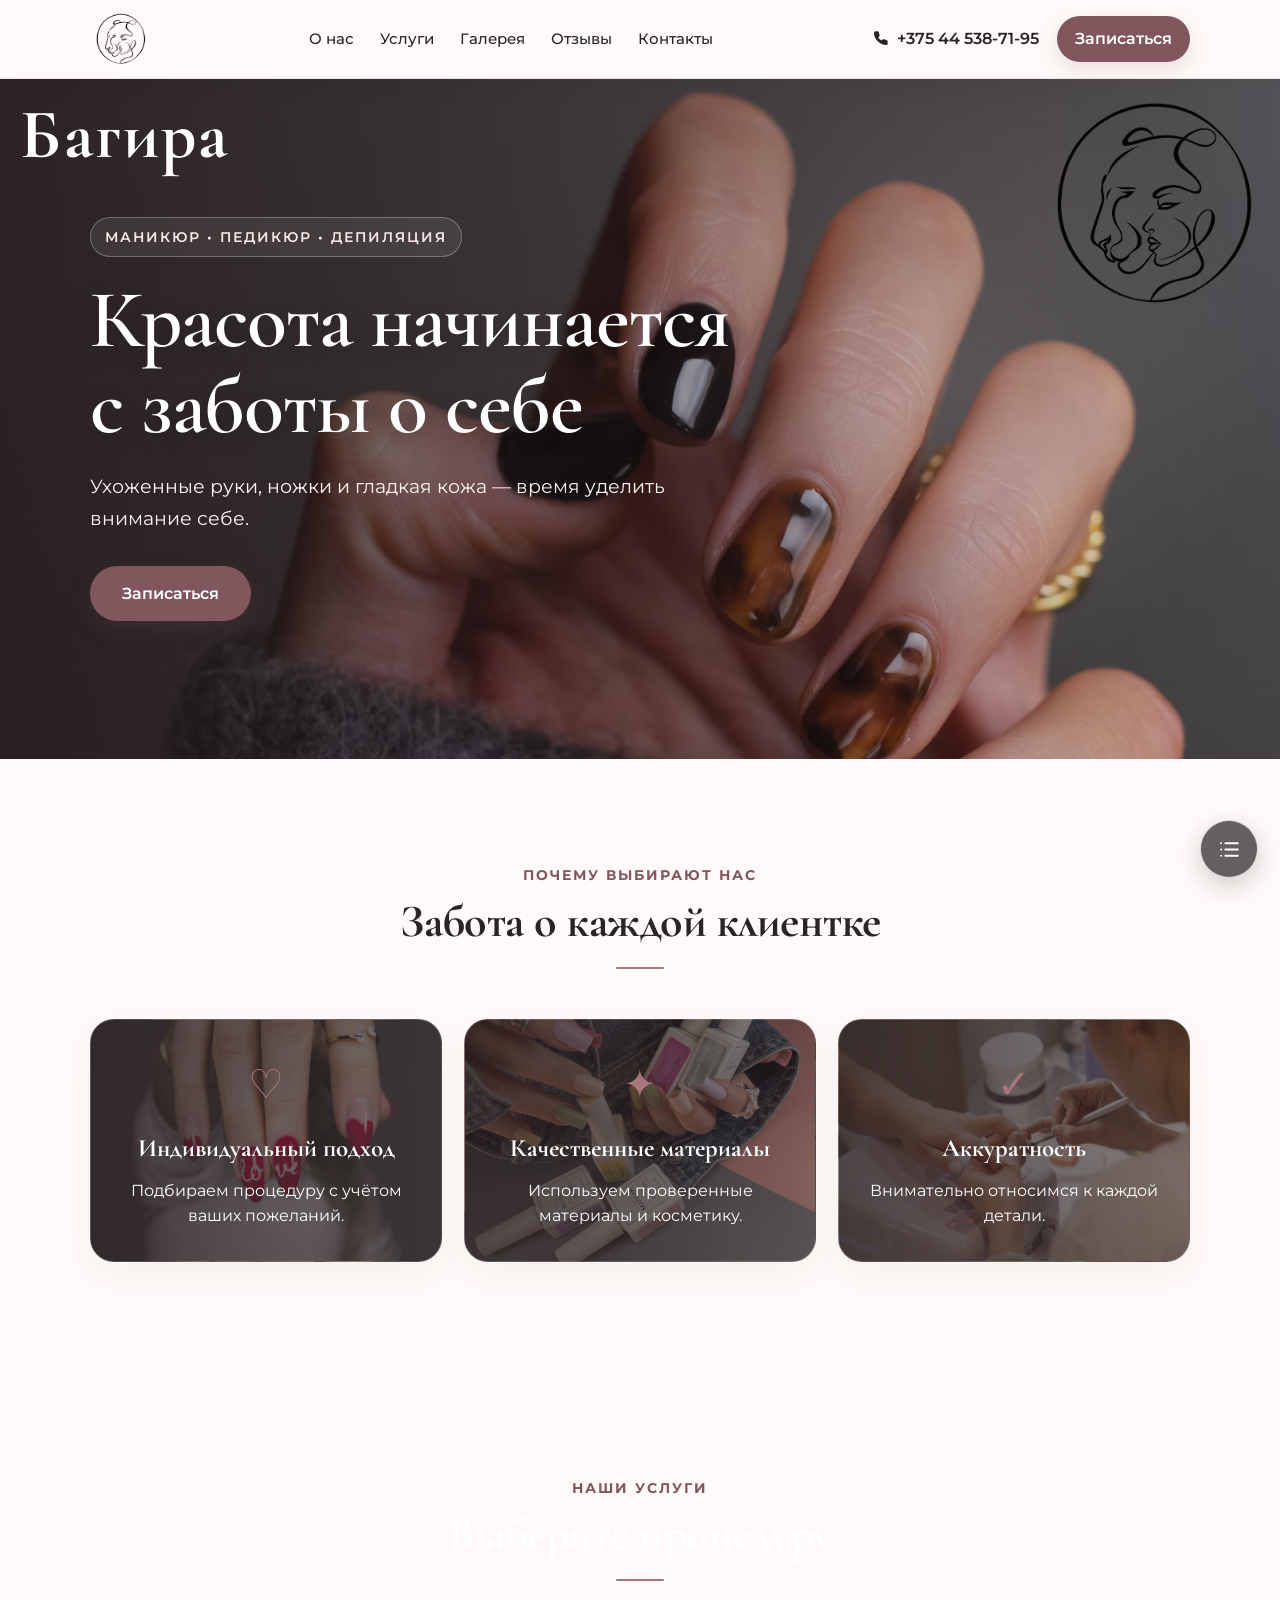
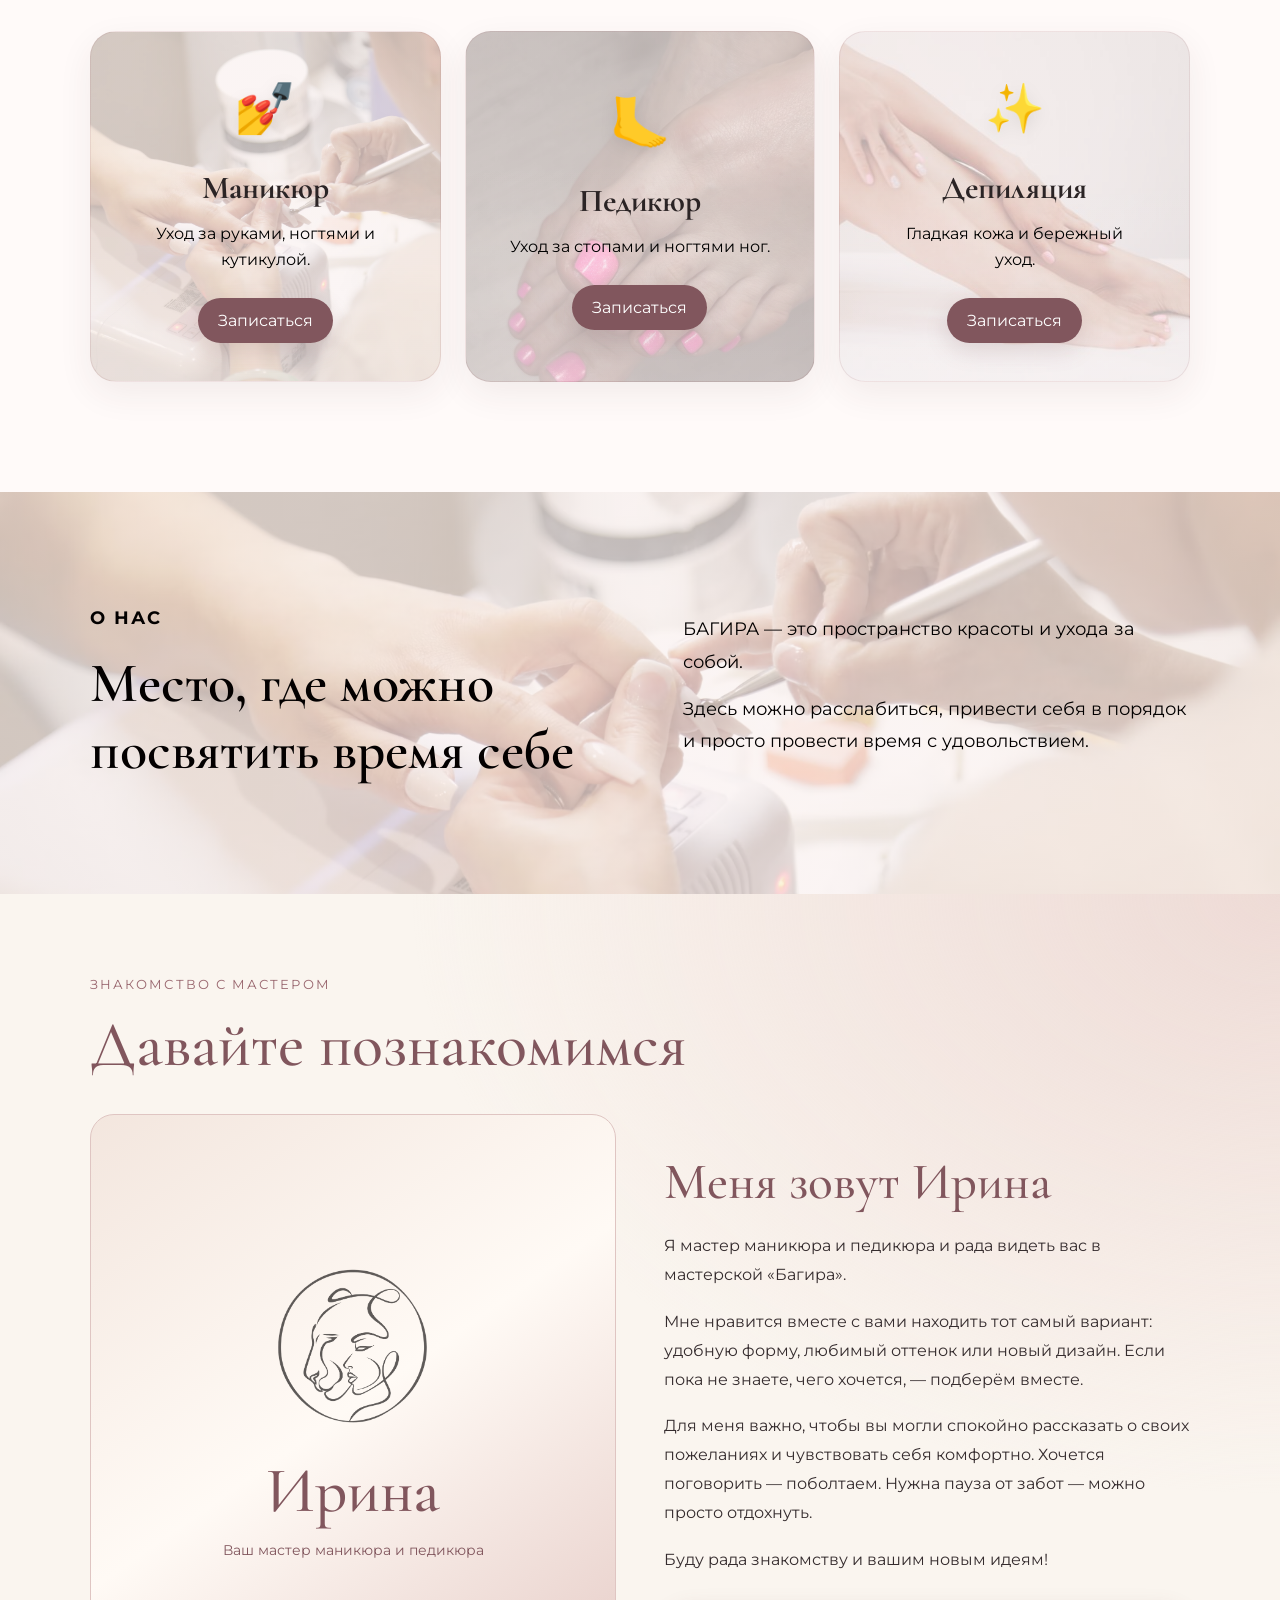
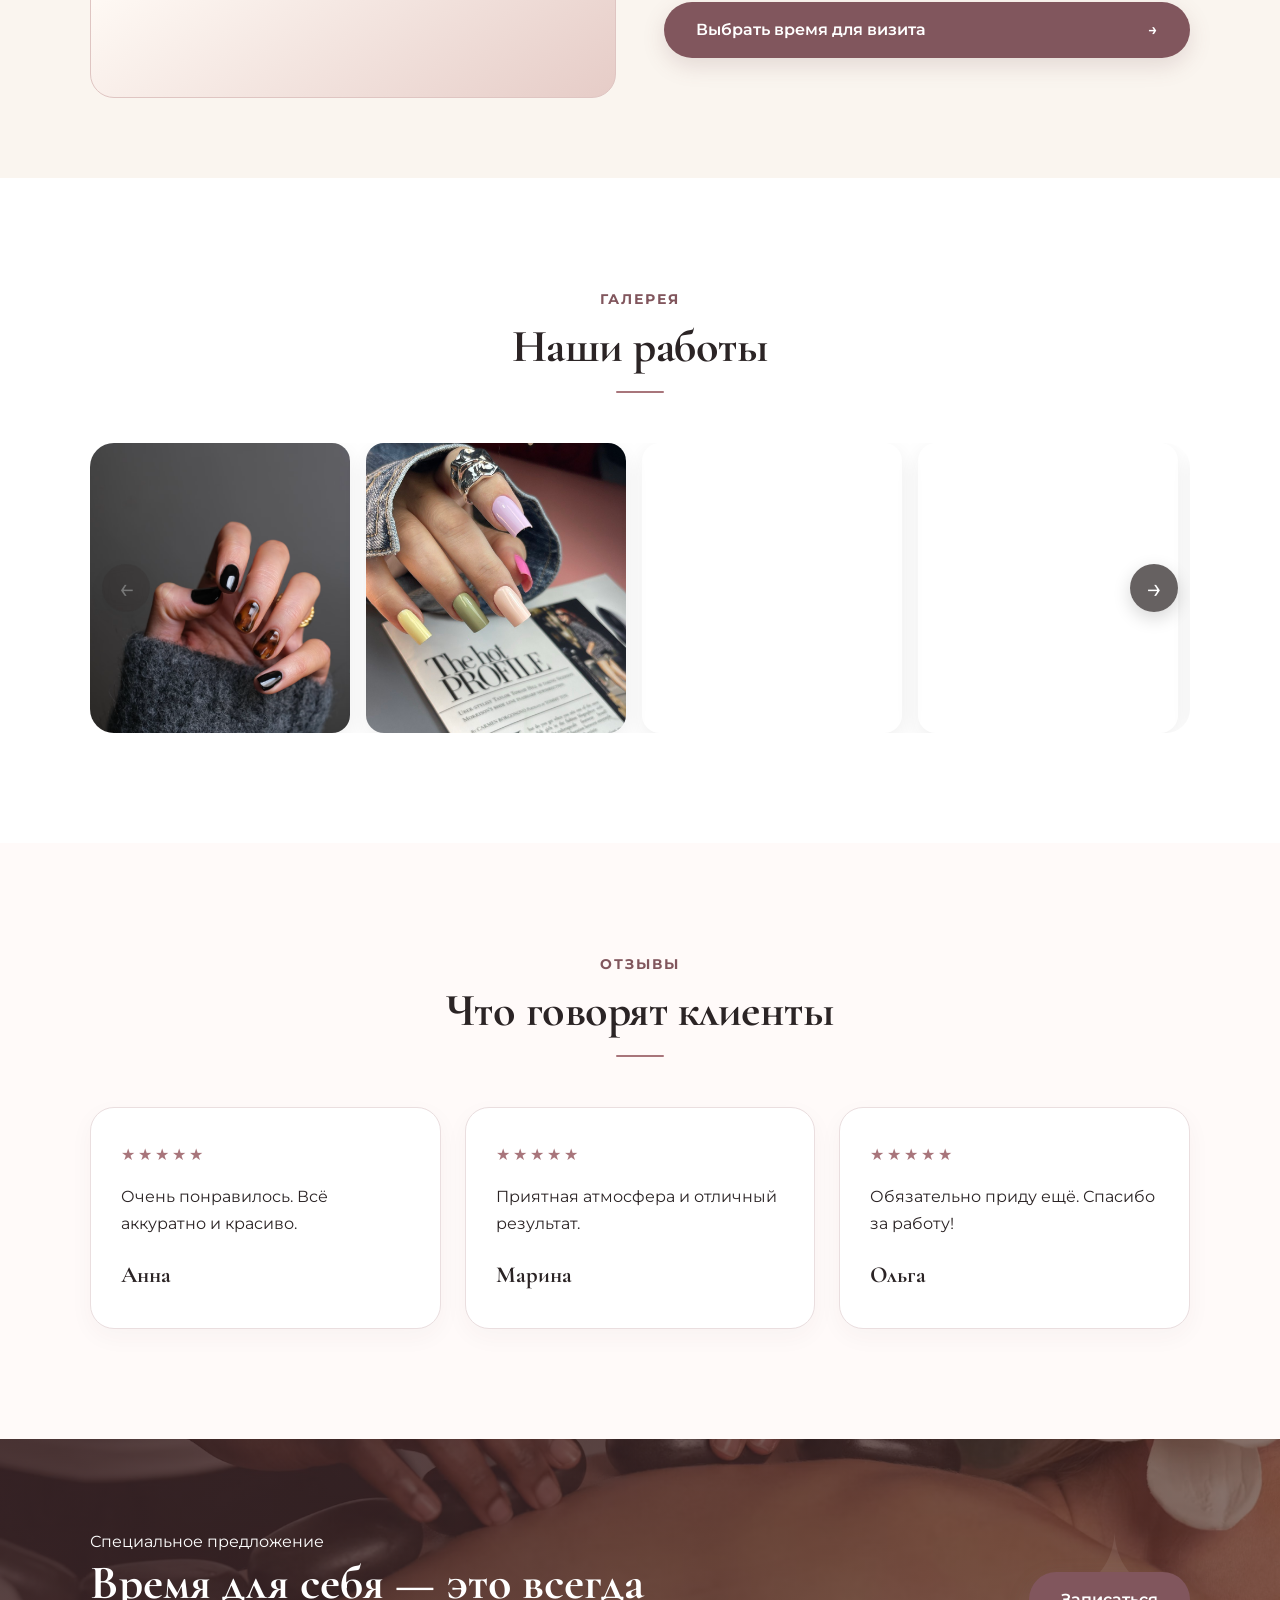
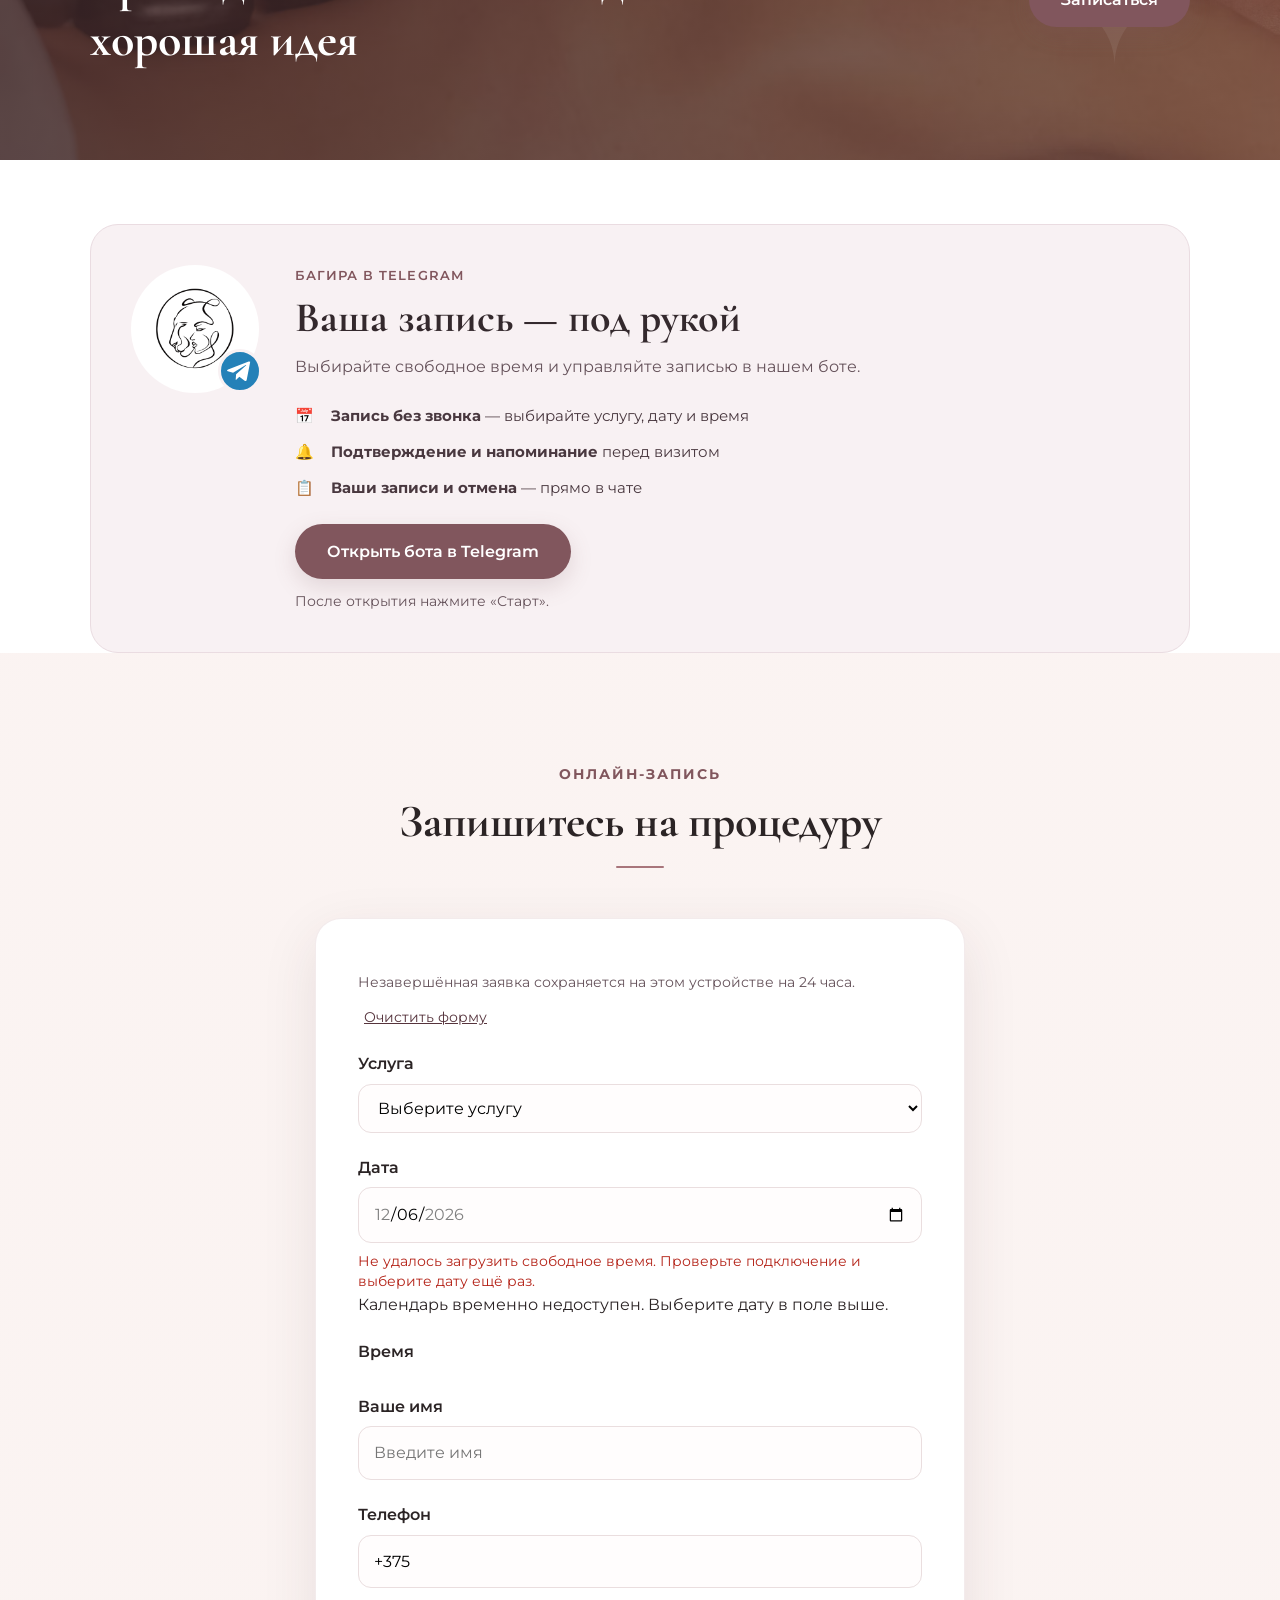
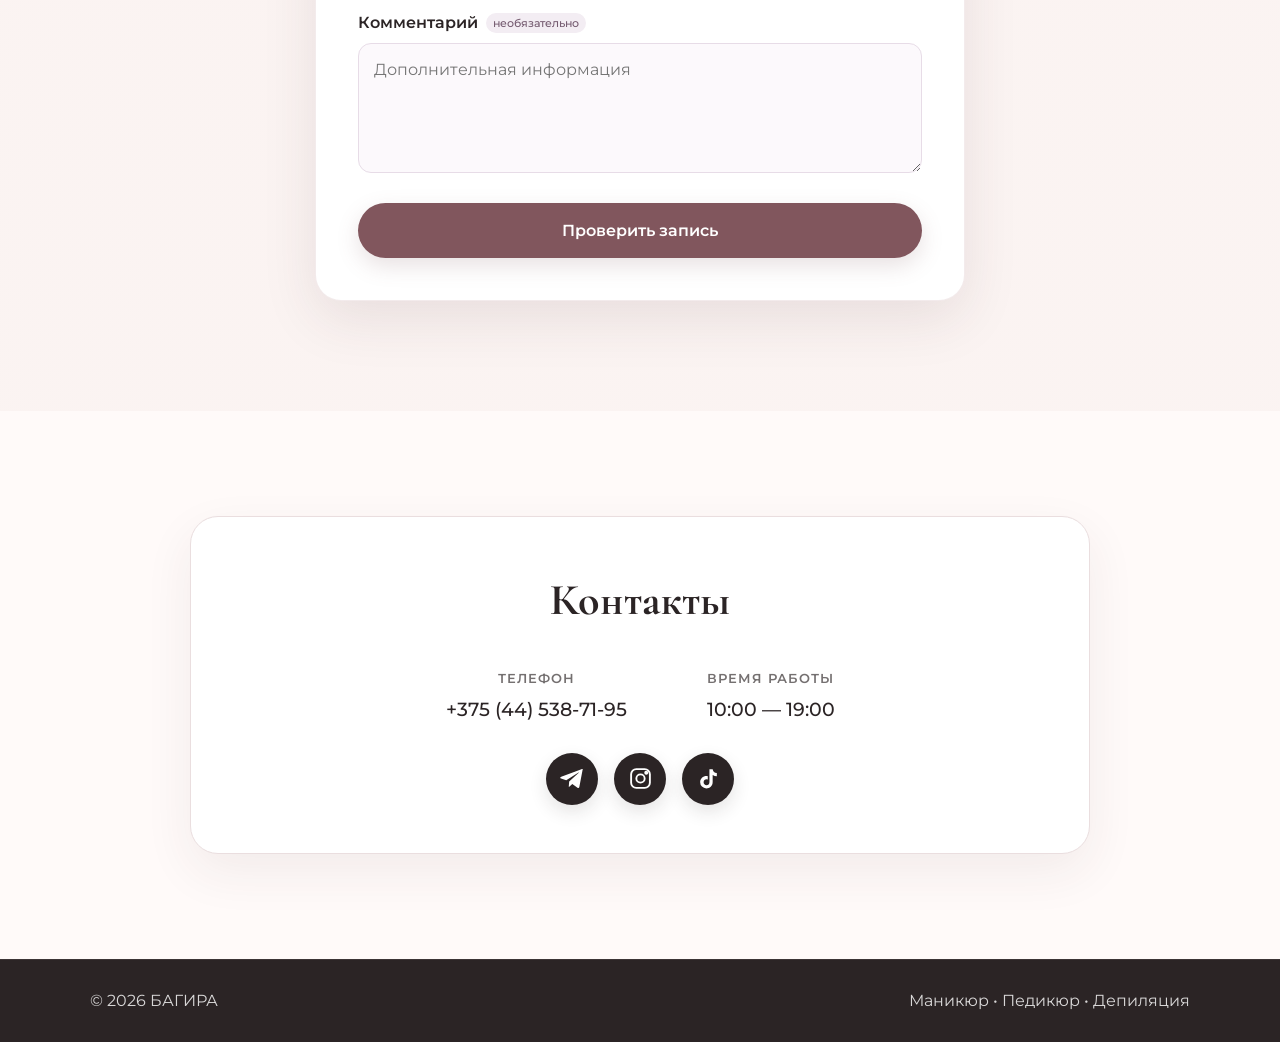
==== commit e4a9435b: "олдт" ====
--- a/index.html
+++ b/index.html
@@ -492,6 +492,29 @@
                         </div>
                   </div>
             </section>
+            <!-- ================= ЗНАКОМСТВО С МАСТЕРОМ ================= -->
+            <section class="master-intro" id="master" aria-labelledby="masterTitle">
+                  <div class="container">
+                        <p class="master-eyebrow">Знакомство с мастером</p>
+                        <h2 id="masterTitle">Давайте познакомимся</h2>
+                        <div class="master-layout">
+                              <!-- Замените заглушку настоящим портретом: <img class="master-photo" src="images/master-irina.jpg" alt="Ирина — мастер маникюра и педикюра" loading="lazy" width="900" height="1000"> -->
+                              <div class="master-photo-placeholder" aria-label="Ирина — мастер маникюра и педикюра">
+                                    <img src="images/logo_images/logo.png" alt="" width="200" height="200" loading="lazy" />
+                                    <span class="master-placeholder-name">Ирина</span>
+                                    <span>Ваш мастер маникюра и педикюра</span>
+                              </div>
+                              <div class="master-story">
+                                    <h3>Меня зовут Ирина</h3>
+                                    <p>Я мастер маникюра и педикюра и рада видеть вас в мастерской «Багира».</p>
+                                    <p>Мне нравится вместе с вами находить тот самый вариант: удобную форму, любимый оттенок или новый дизайн. Если пока не знаете, чего хочется, — подберём вместе.</p>
+                                    <p>Для меня важно, чтобы вы могли спокойно рассказать о своих пожеланиях и чувствовать себя комфортно. Хочется поговорить — поболтаем. Нужна пауза от забот — можно просто отдохнуть.</p>
+                                    <p>Буду рада знакомству и вашим новым идеям!</p>
+                                    <a href="#booking" class="main-button master-booking-link">Выбрать время для визита <span aria-hidden="true">→</span></a>
+                              </div>
+                        </div>
+                  </div>
+            </section>
             <!-- ================= ГАЛЕРЕЯ ================= -->
             <section class="gallery" id="gallery">
                   <div class="container">
--- a/style.css
+++ b/style.css
@@ -3263,3 +3263,29 @@
   .bot-promo-content {width:100%;}
   .bot-promo-link {width:100%;padding:16px 12px;font-size:15px;}
 }
+
+/* Знакомство с Ириной */
+.master-intro {padding:80px 0;background:radial-gradient(ellipse at top right,#eedbd6 0,transparent 48%),#faf5ef;color:#352c2e;}
+.master-eyebrow {margin:0 0 16px;color:#98656d;letter-spacing:.16em;text-transform:uppercase;font-size:13px;}
+.master-intro h2,.master-story h3,.master-placeholder-name {font-family:"Cormorant Garamond",Georgia,serif;color:#81565d;font-weight:500;}
+.master-intro h2 {font-size:clamp(42px,5vw,72px);line-height:1.05;margin:0 0 36px;}
+.master-layout {display:grid;grid-template-columns:minmax(0,1fr) minmax(0,1fr);gap:48px;align-items:center;}
+.master-photo,.master-photo-placeholder {width:100%;border-radius:24px;aspect-ratio:9/10;object-fit:cover;}
+.master-photo-placeholder {display:flex;flex-direction:column;justify-content:center;align-items:center;gap:16px;padding:32px;box-sizing:border-box;background:linear-gradient(145deg,#f3e6de,#fffaf5 50%,#e6ccc7);border:1px solid #dfc5c2;text-align:center;color:#81565d;}
+.master-photo-placeholder img {width:clamp(110px,15vw,200px);height:auto;opacity:.65;}
+.master-placeholder-name {font-size:64px;line-height:1;}
+.master-photo-placeholder>span:last-child {font-size:14px;line-height:1.6;}
+.master-story h3 {font-size:clamp(36px,4vw,54px);line-height:1.1;margin:0 0 22px;}
+.master-story p {font-size:16px;line-height:1.8;margin:0 0 18px;}
+.master-booking-link {display:flex;justify-content:space-between;align-items:center;gap:16px;margin-top:28px;text-align:center;}
+@media(max-width:700px) {
+  .master-intro {padding:48px 0;}
+  .master-eyebrow {font-size:11px;letter-spacing:.12em;}
+  .master-layout {grid-template-columns:1fr;gap:28px;}
+  .master-intro h2 {margin-bottom:24px;}
+  .master-photo,.master-photo-placeholder {aspect-ratio:4/3;border-radius:18px;}
+  .master-photo-placeholder {padding:24px;gap:12px;}
+  .master-placeholder-name {font-size:48px;}
+  .master-story p {font-size:15px;line-height:1.75;}
+  .master-booking-link {font-size:14px;padding:18px 20px;}
+}
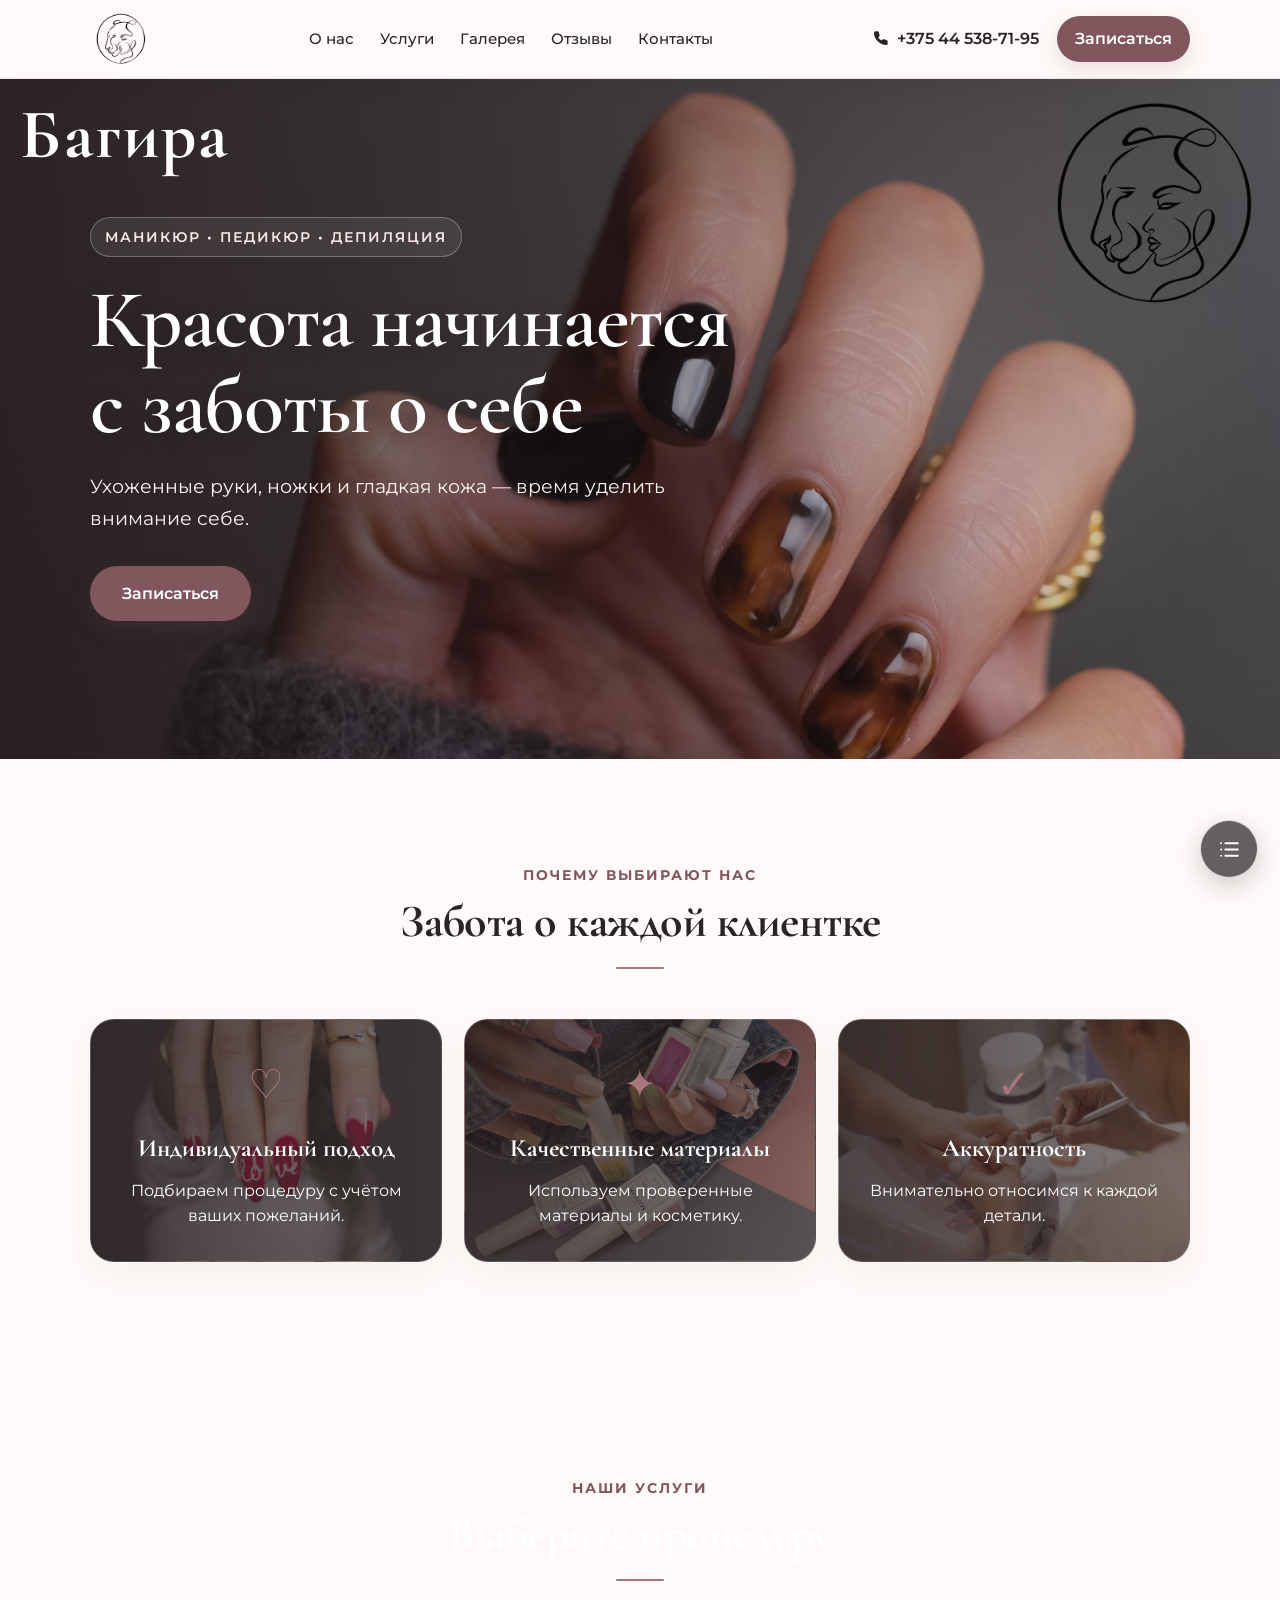
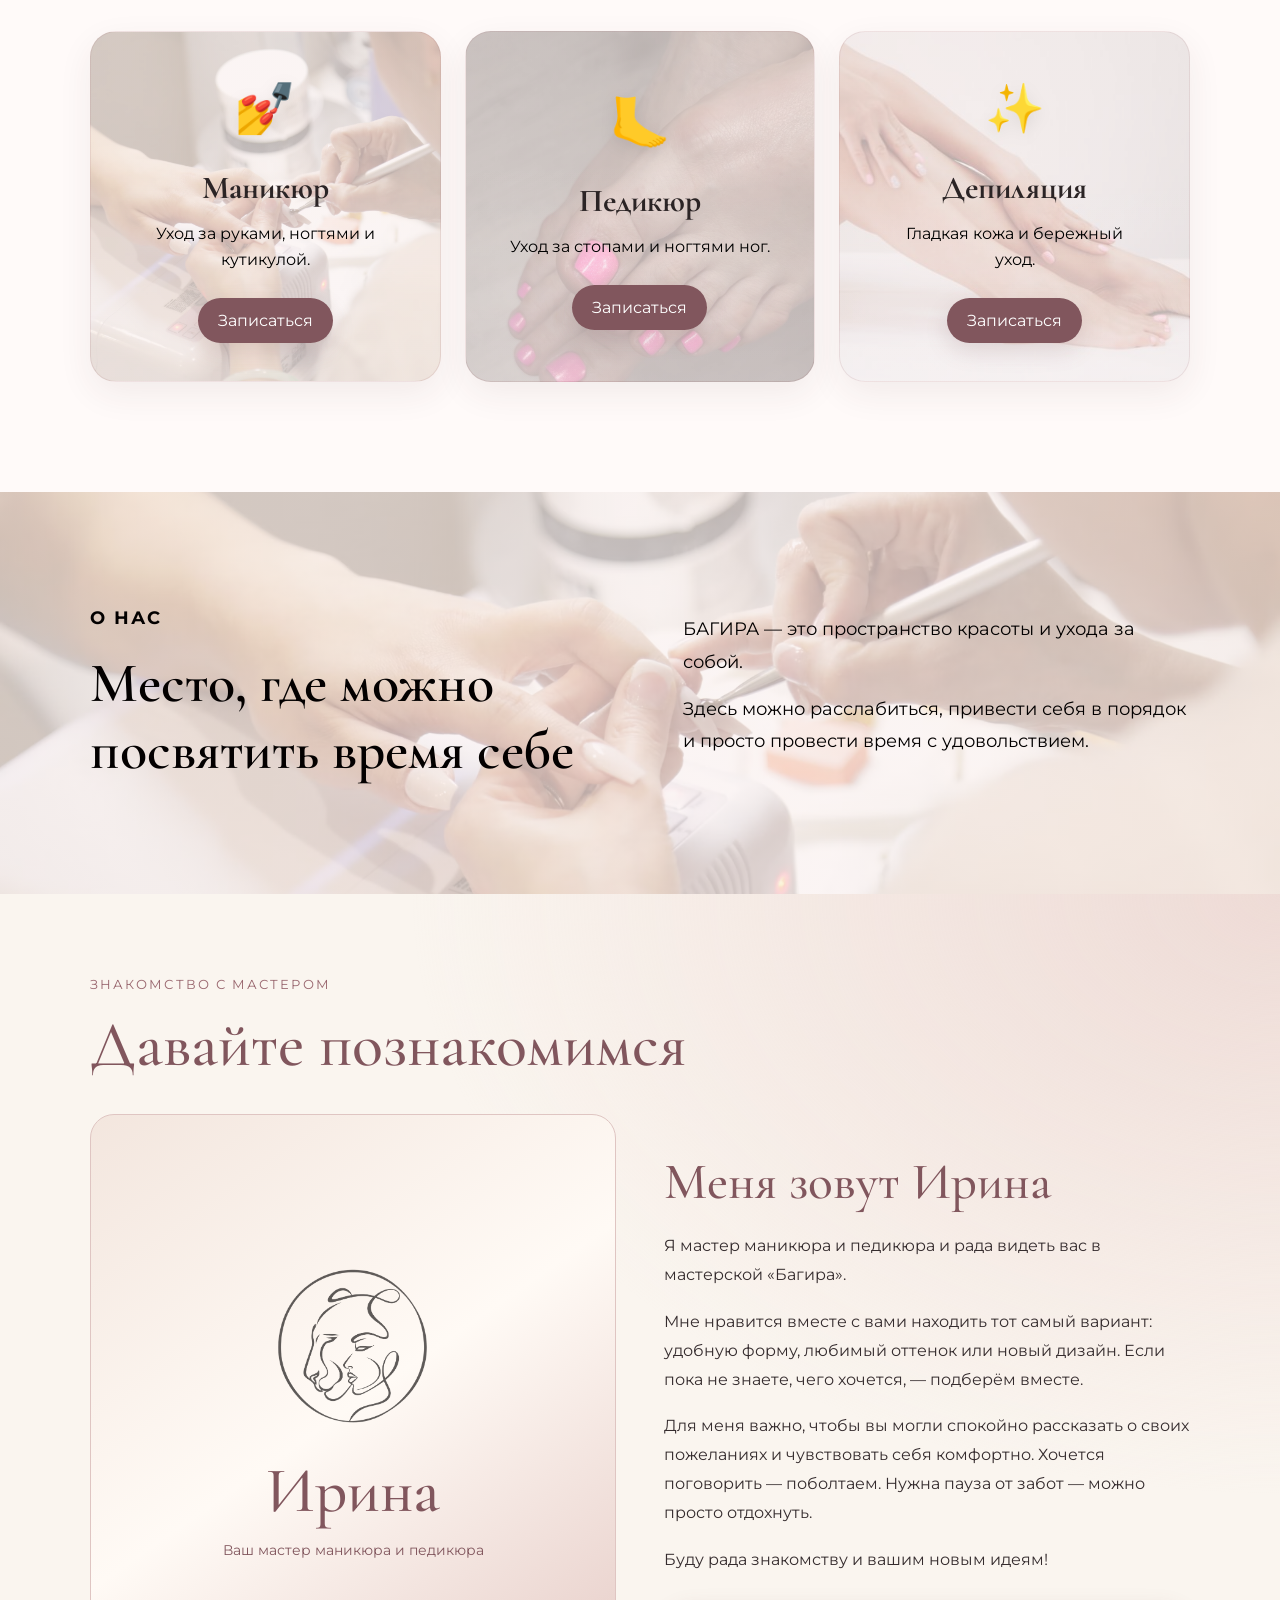
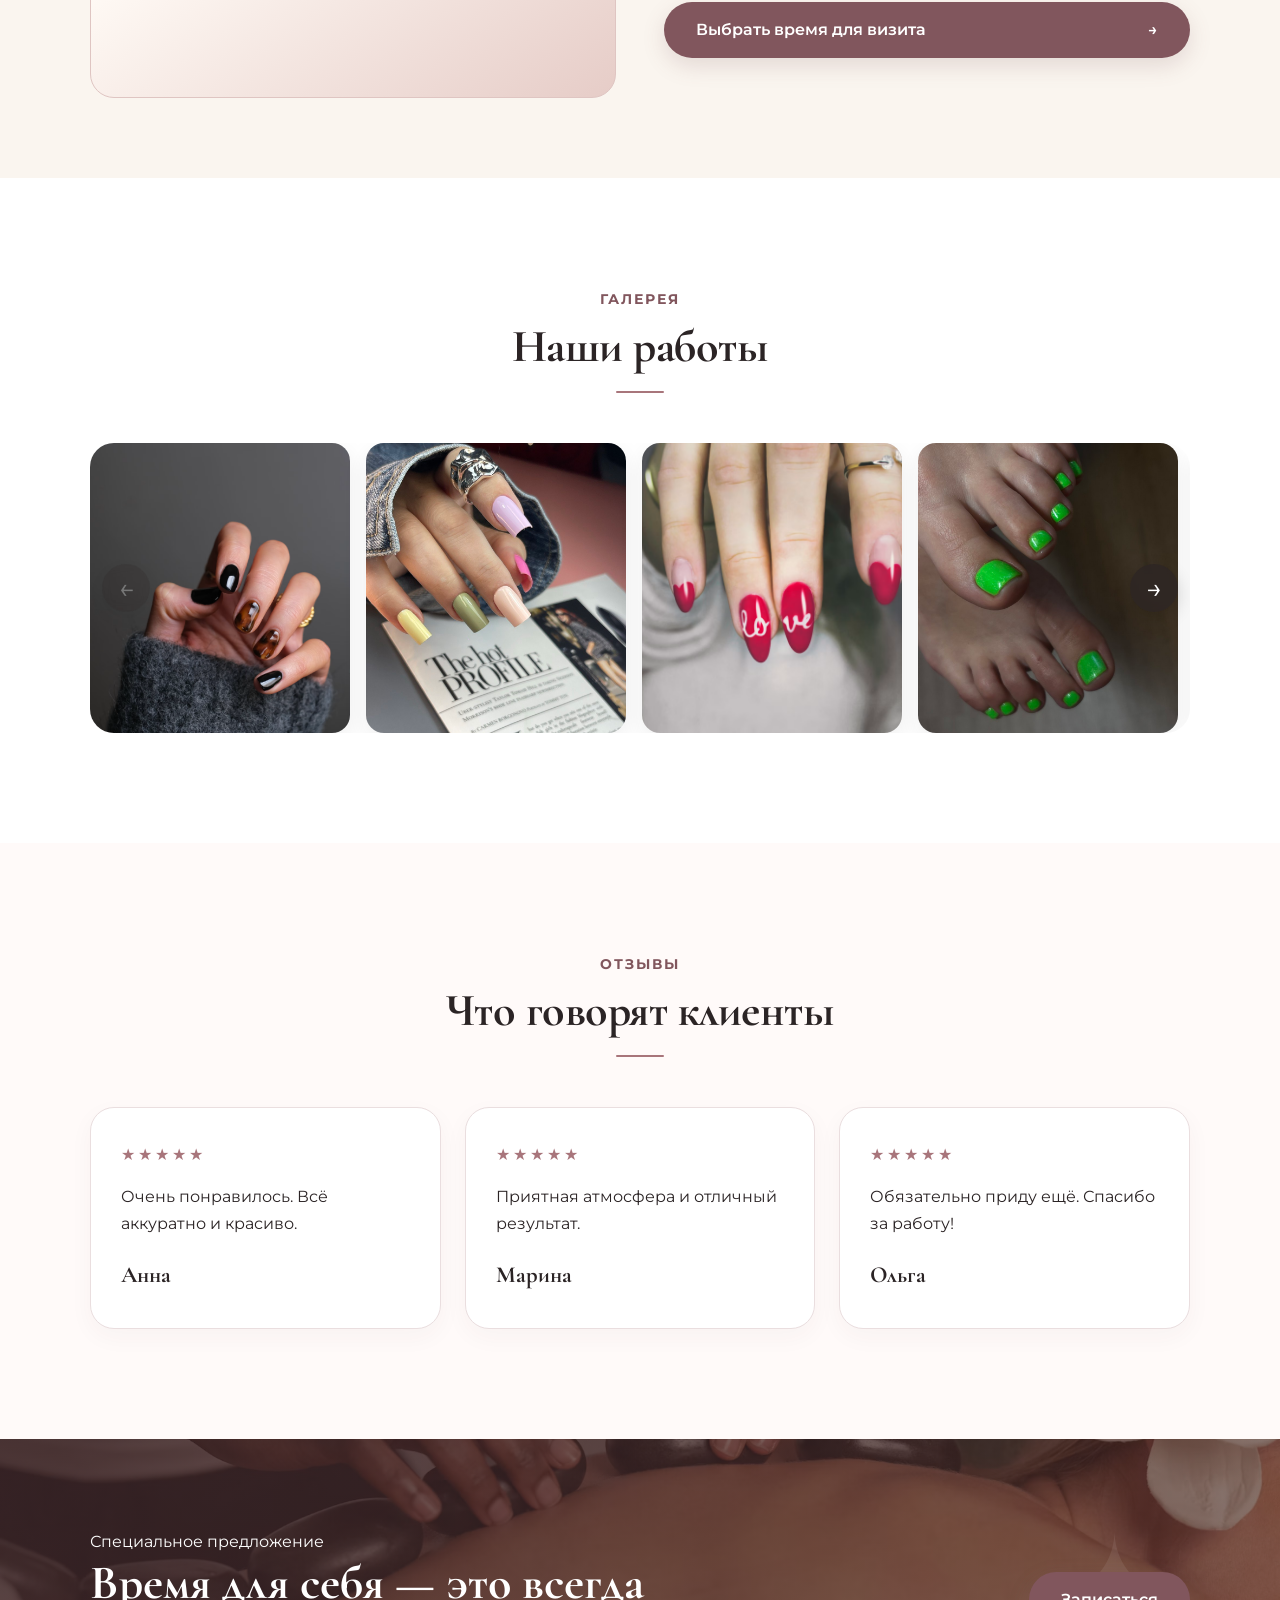
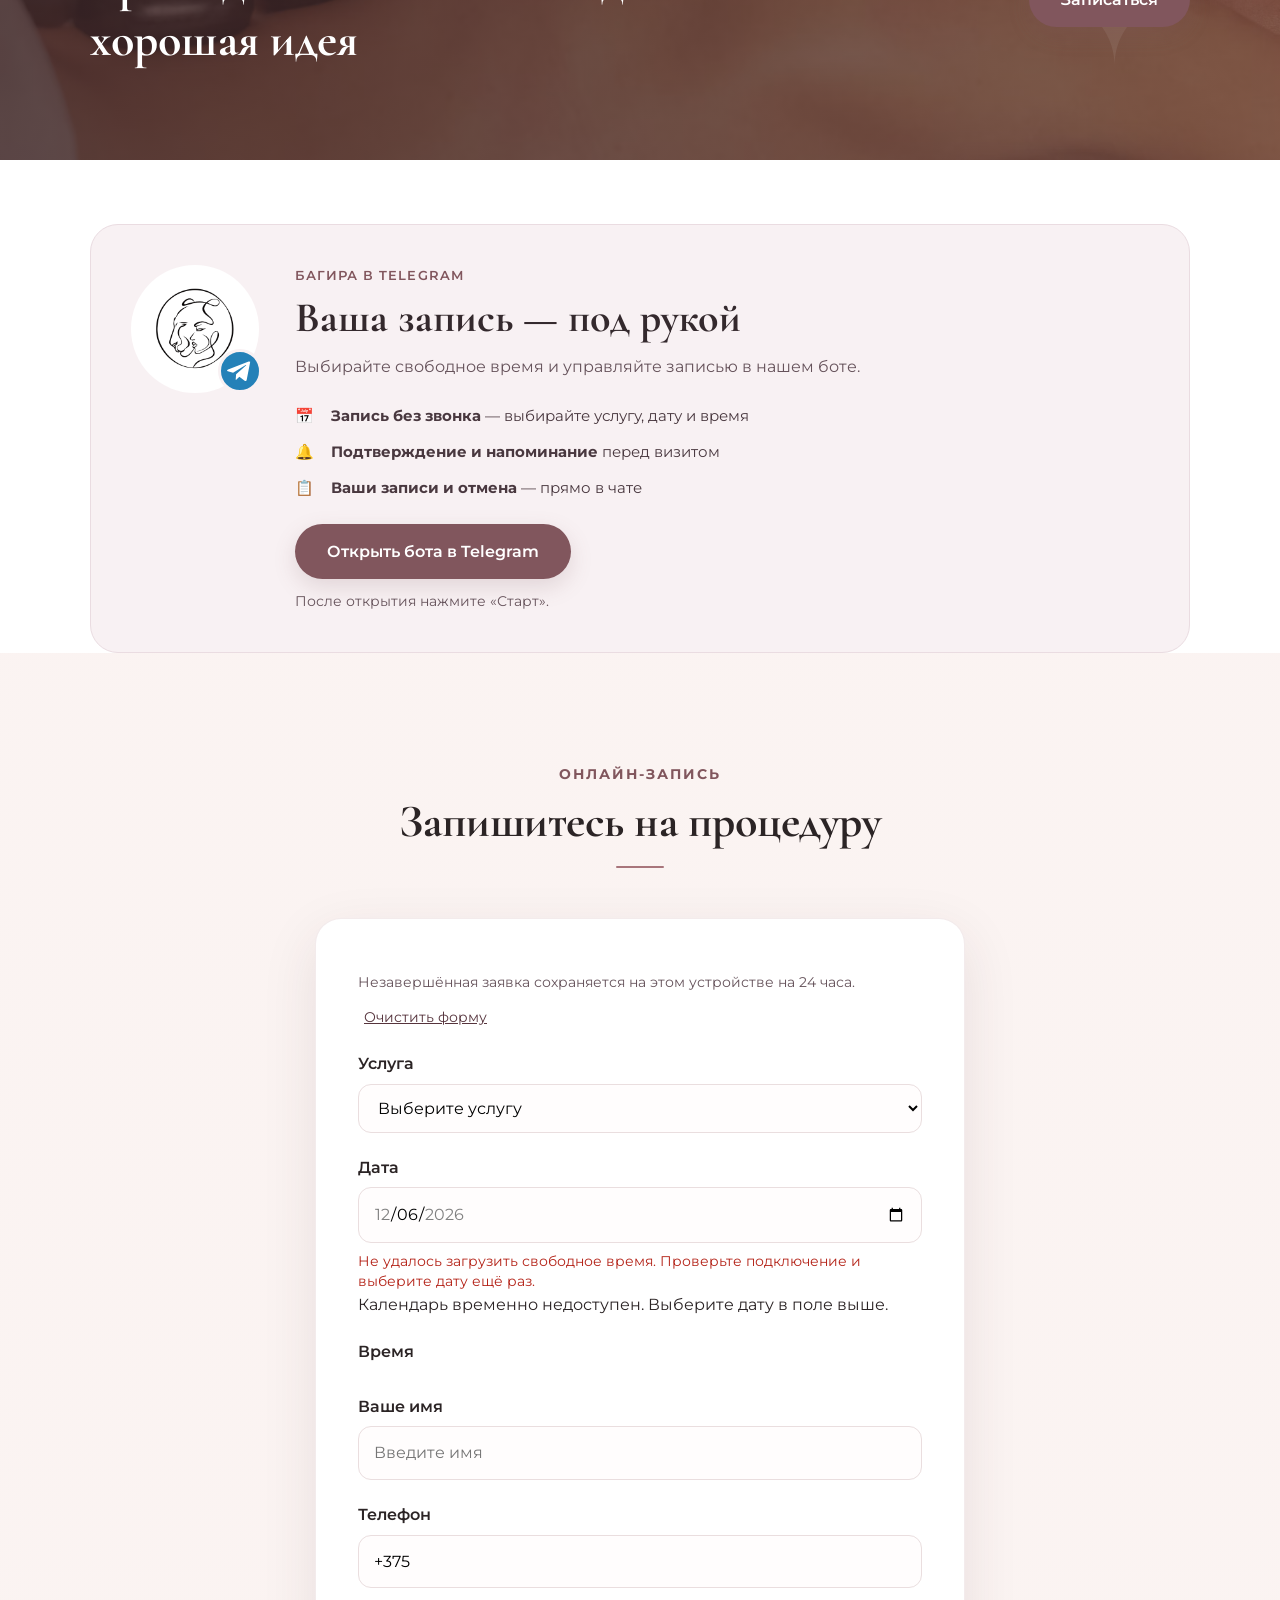
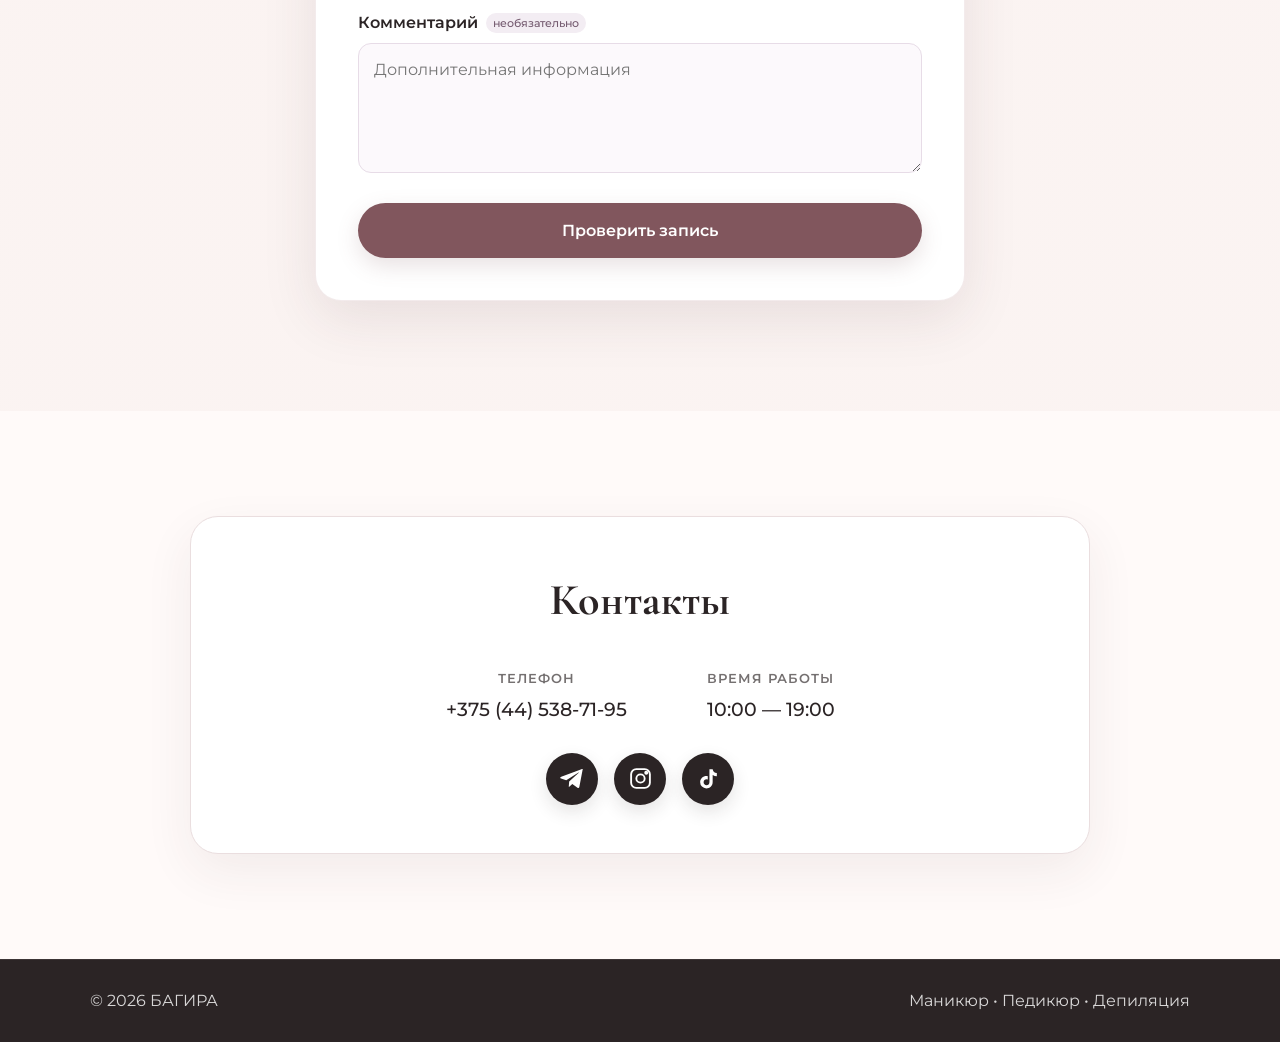
==== commit d1506709: "а" ====
--- a/index.html
+++ b/index.html
@@ -466,6 +466,19 @@
                         </div>
                   </div>
             </section>
+            <section class="next-opening" id="nextOpening" hidden aria-labelledby="nextOpeningTitle">
+                  <div class="container">
+                        <div class="next-opening-card">
+                              <div>
+                                    <p class="next-opening-label">Есть время для себя?</p>
+                                    <h2 id="nextOpeningTitle">Ближайшее свободное окно</h2>
+                                    <p id="nextOpeningDate" class="next-opening-date"></p>
+                              </div>
+                              <button type="button" class="main-button" id="nextOpeningBook">Записаться на это время <span aria-hidden="true">→</span></button>
+                              <p id="nextOpeningStatus" class="next-opening-status" role="status"></p>
+                        </div>
+                  </div>
+            </section>
             <!-- ================= О НАС ================= -->
             <section class="about" id="about">
                   <div class="container about-content">
--- a/style.css
+++ b/style.css
@@ -3289,3 +3289,14 @@
   .master-story p {font-size:15px;line-height:1.75;}
   .master-booking-link {font-size:14px;padding:18px 20px;}
 }
+
+.next-opening[hidden] {display:none;}
+.next-opening {padding:20px 0 40px;background:#faf5ef;}
+.next-opening-card {display:flex;flex-wrap:wrap;align-items:center;justify-content:space-between;gap:20px 32px;padding:30px 36px;border:1px solid #dfc5c2;border-radius:24px;background:linear-gradient(120deg,#fffaf5,#f2e3df);}
+.next-opening-label {margin:0 0 8px;color:#81565d;font-size:14px;}
+.next-opening h2 {margin:0 0 10px;font-family:"Cormorant Garamond",Georgia,serif;font-size:34px;color:#81565d;}
+.next-opening-date {margin:0;font-size:20px;font-weight:600;color:#56343d;}
+.next-opening-status {flex-basis:100%;margin:0;font-size:14px;color:#81565d;}
+.next-opening-status:empty {display:none;}
+.next-opening button:disabled {opacity:.65;cursor:wait;}
+@media(max-width:700px){.next-opening-card {padding:24px;}.next-opening h2 {font-size:30px;}.next-opening .main-button {width:100%;font-size:14px;}.next-opening-date {font-size:18px;}}
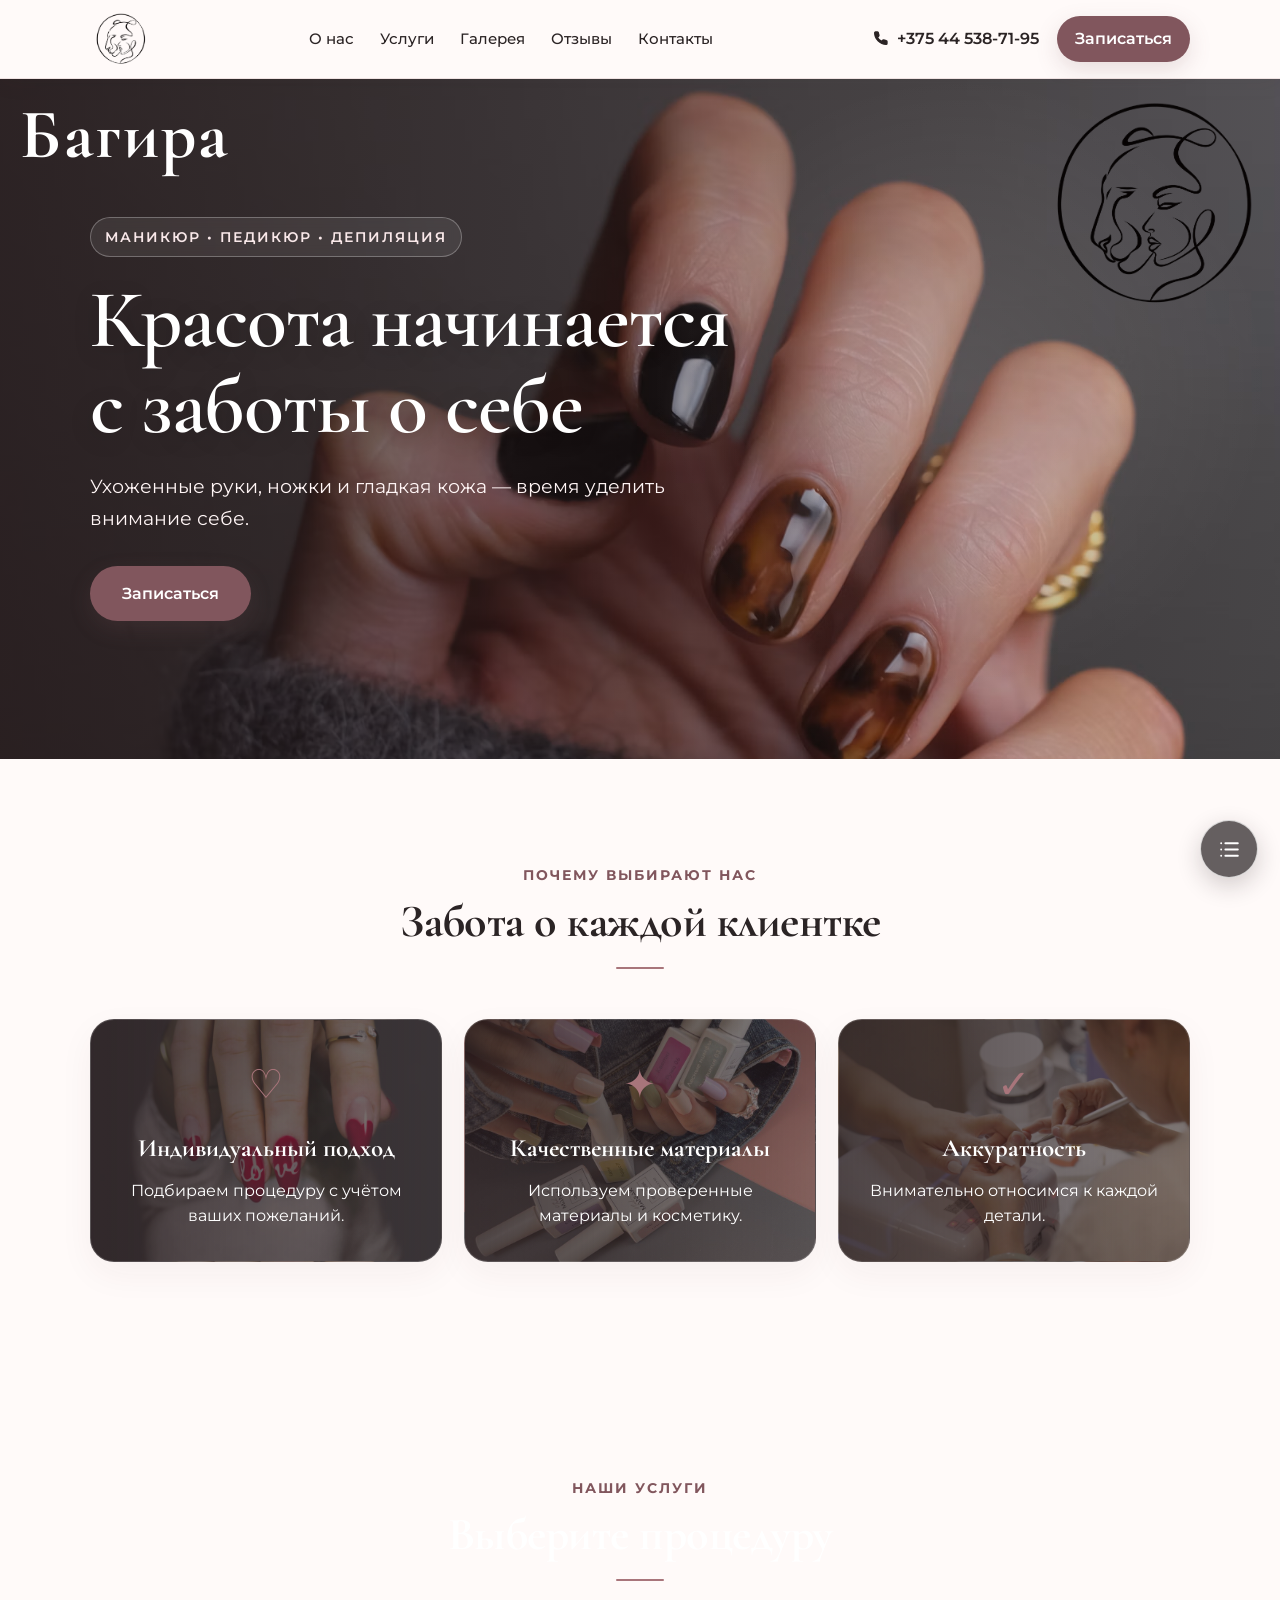
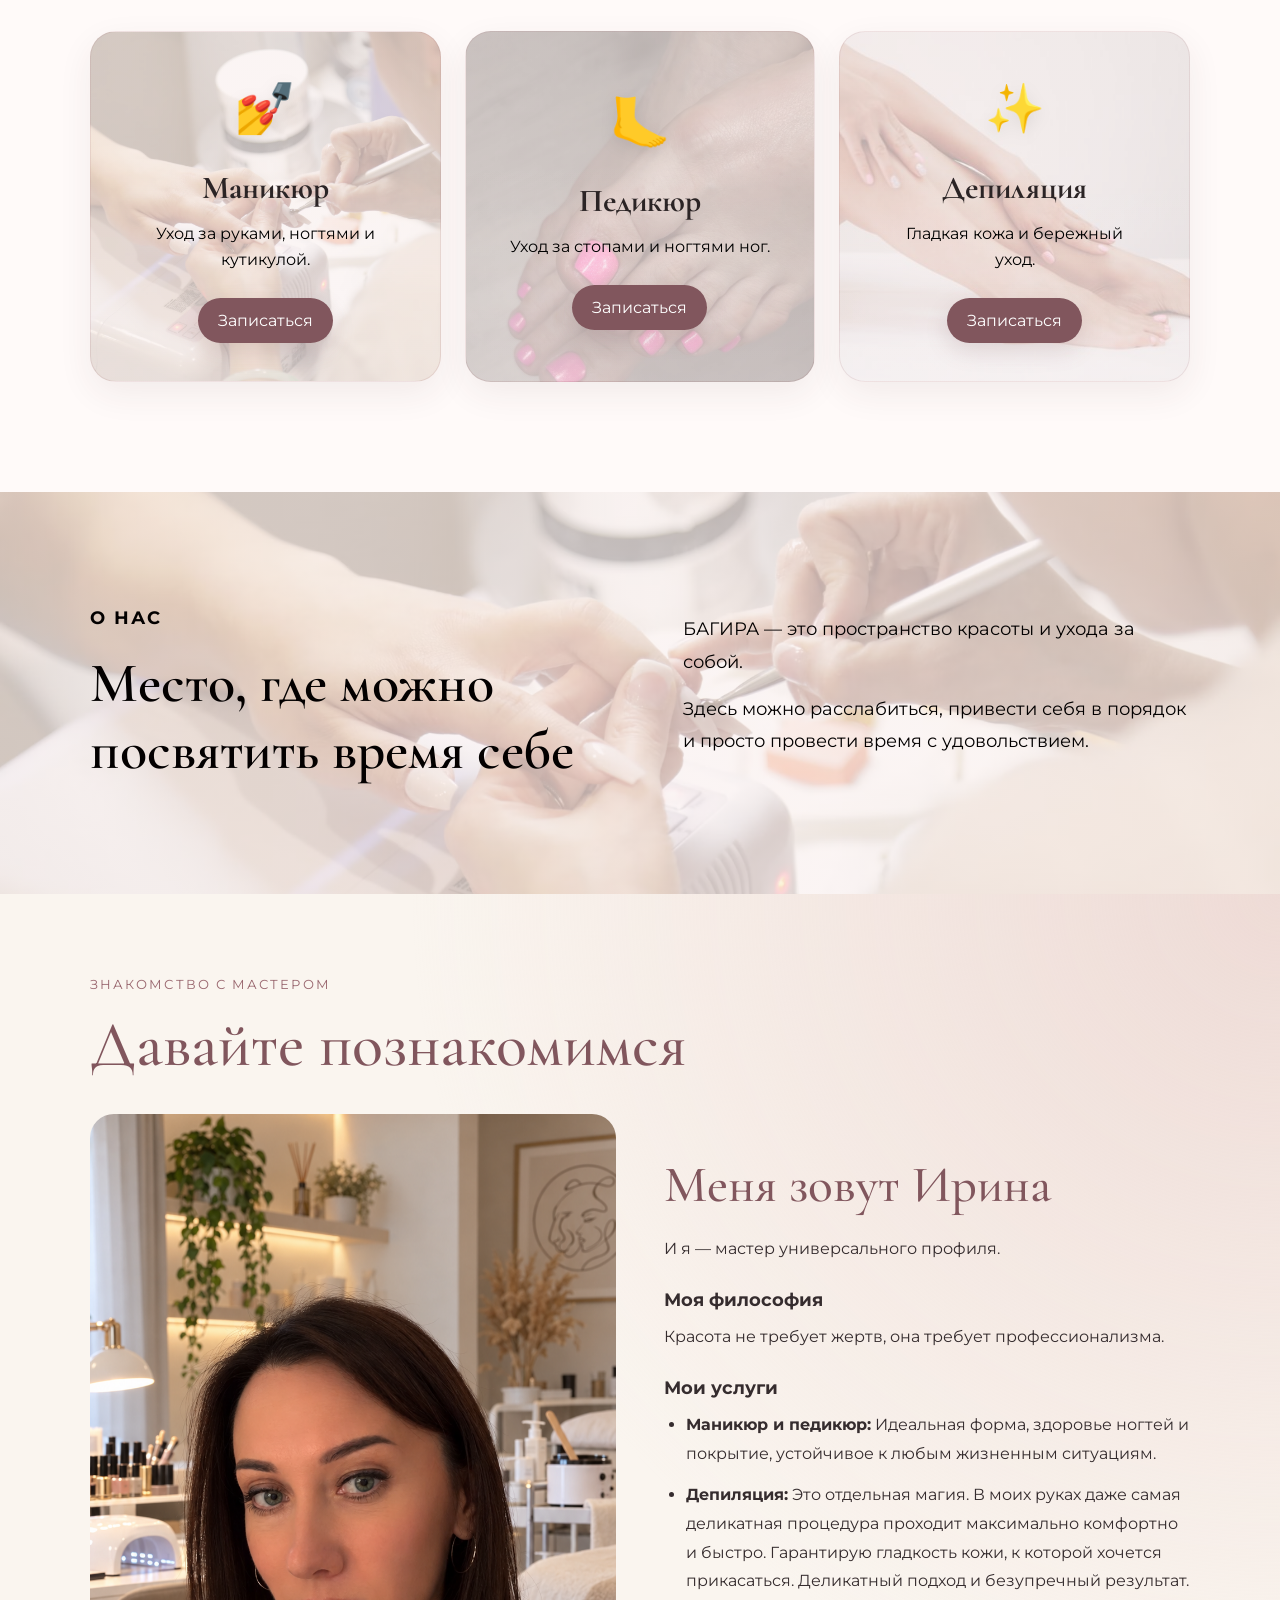
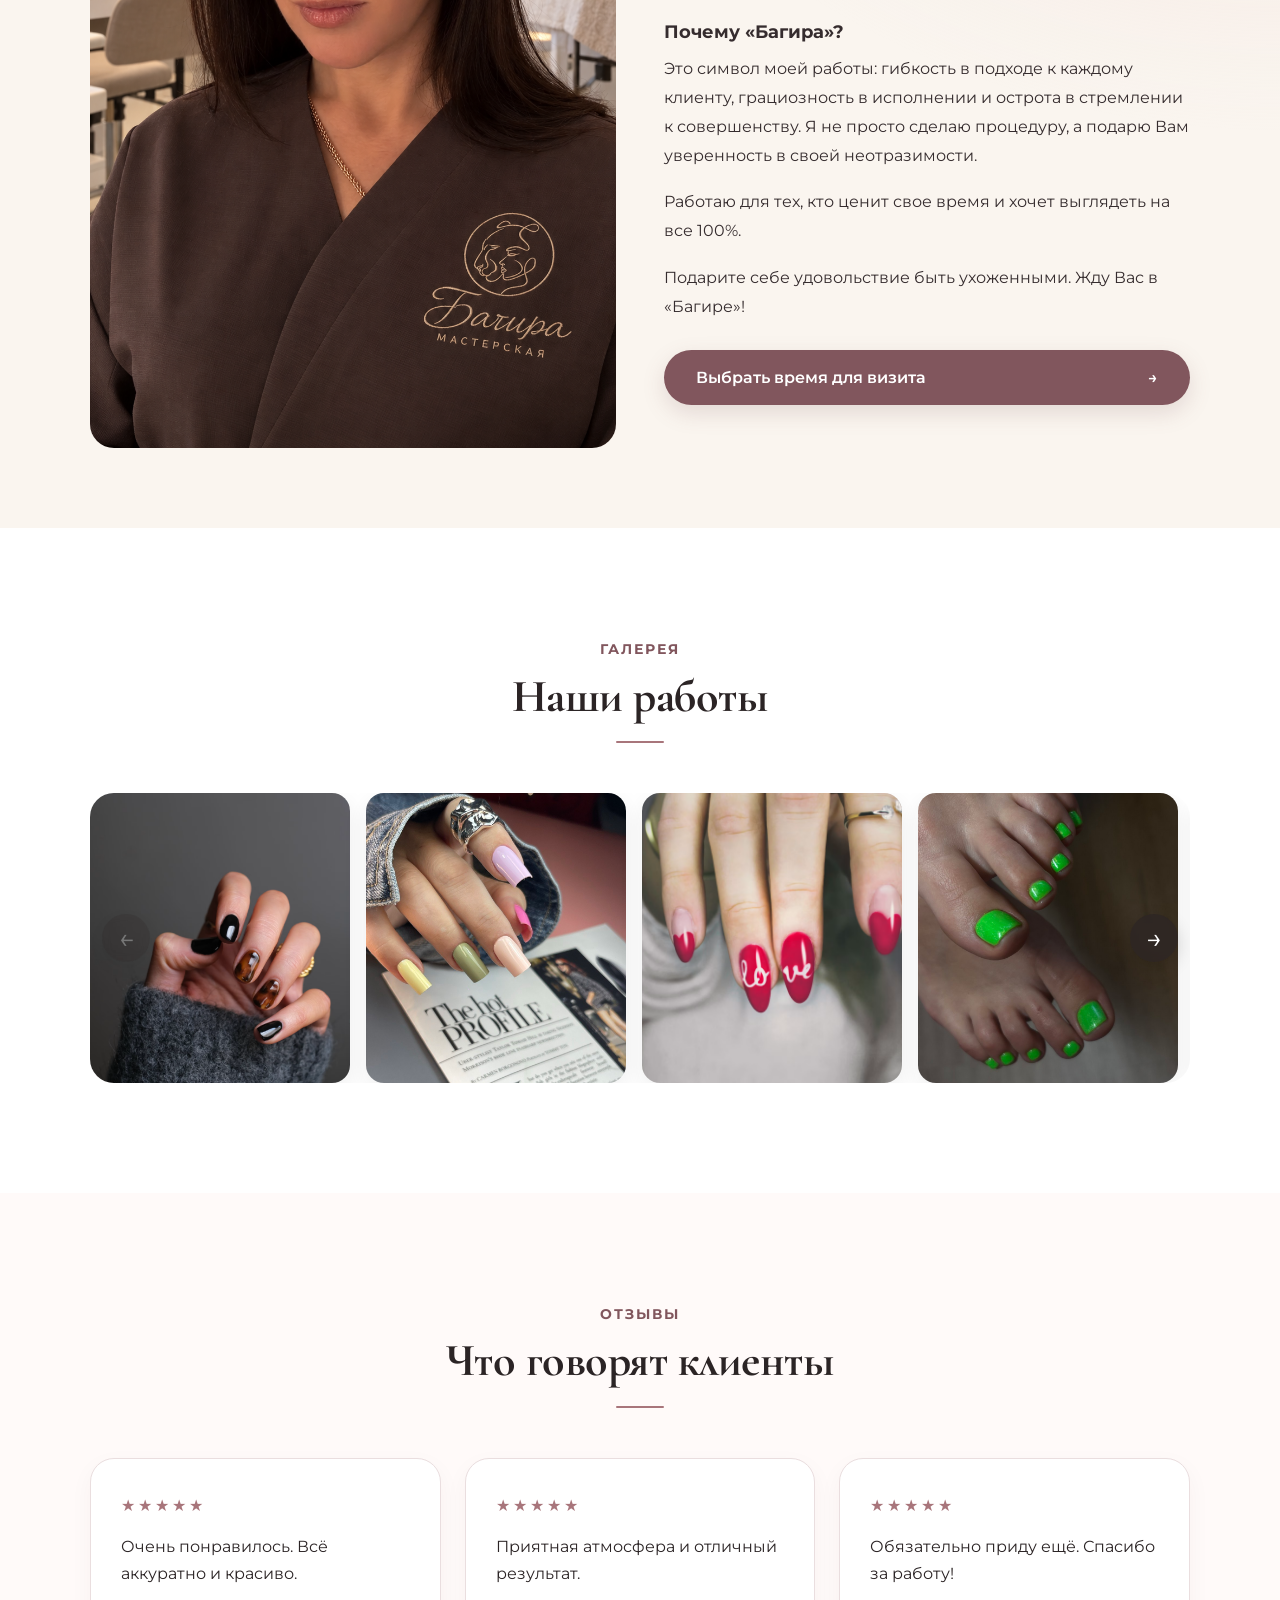
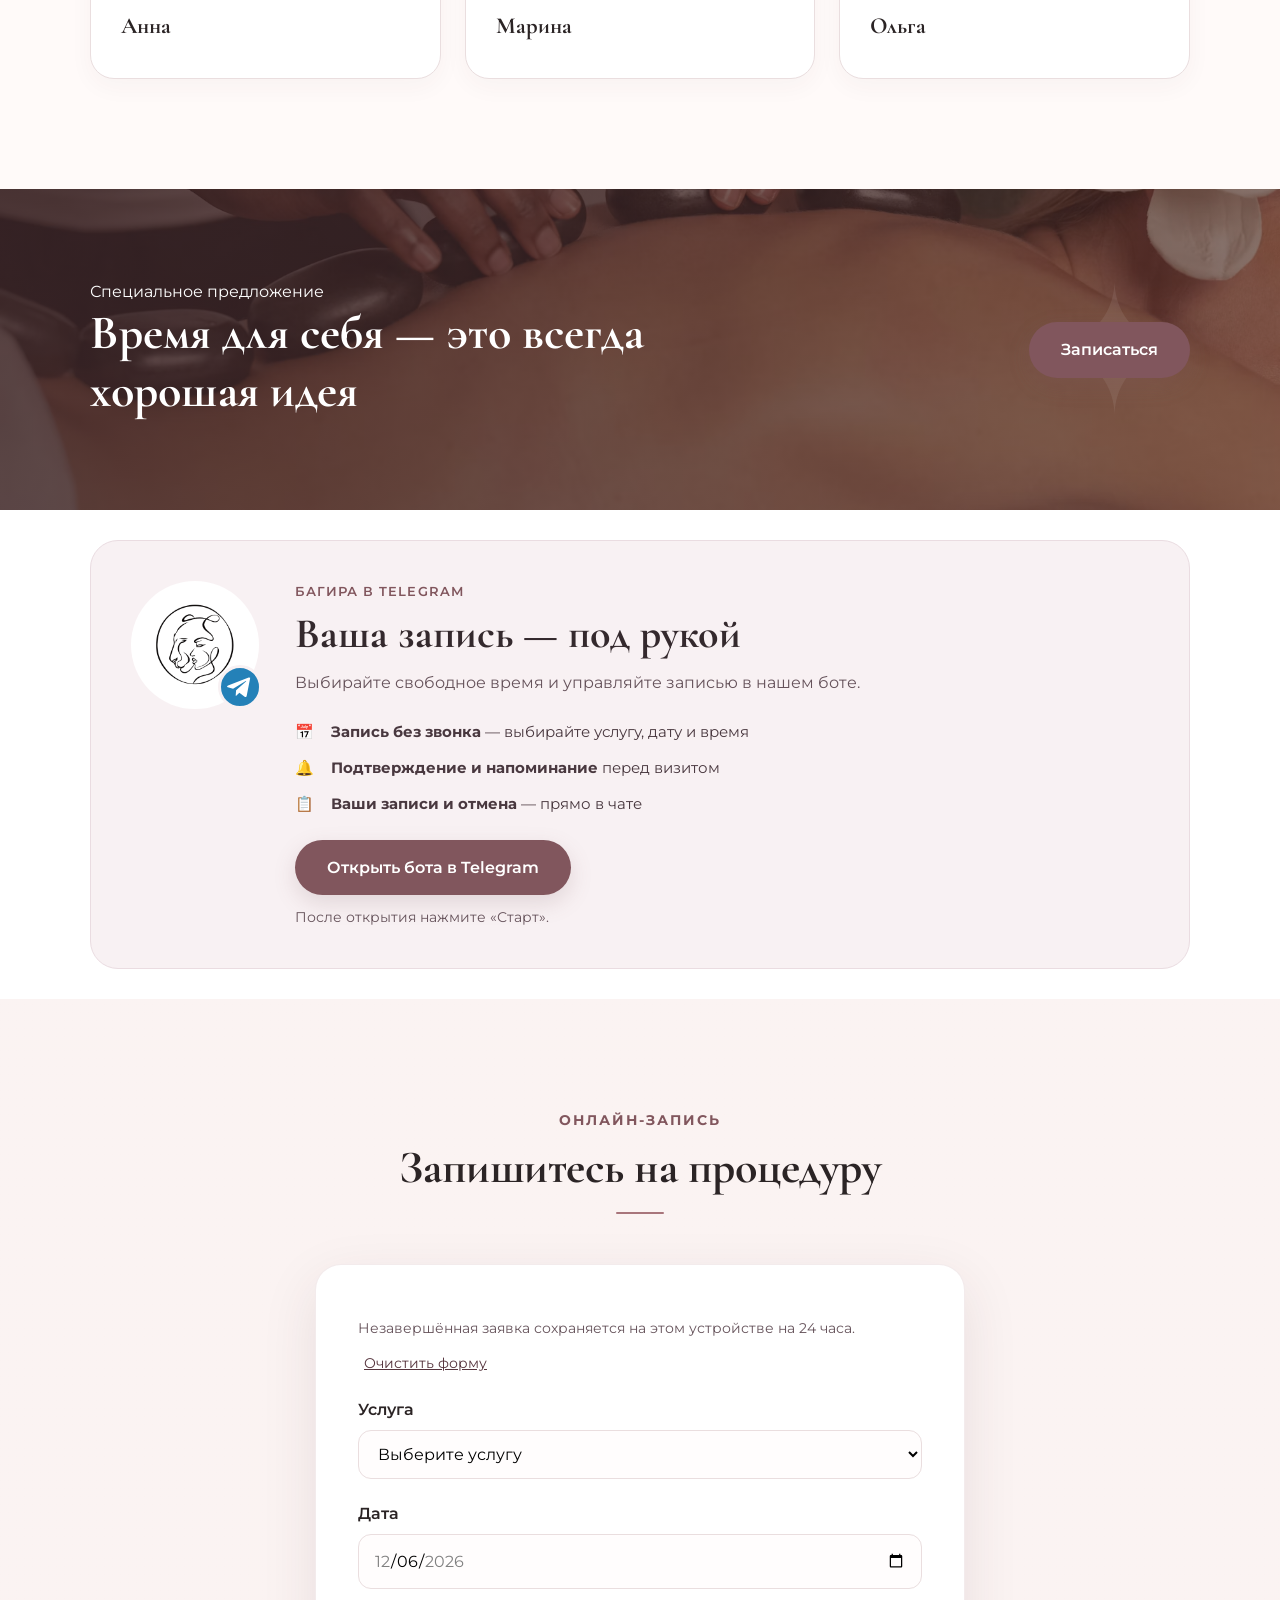
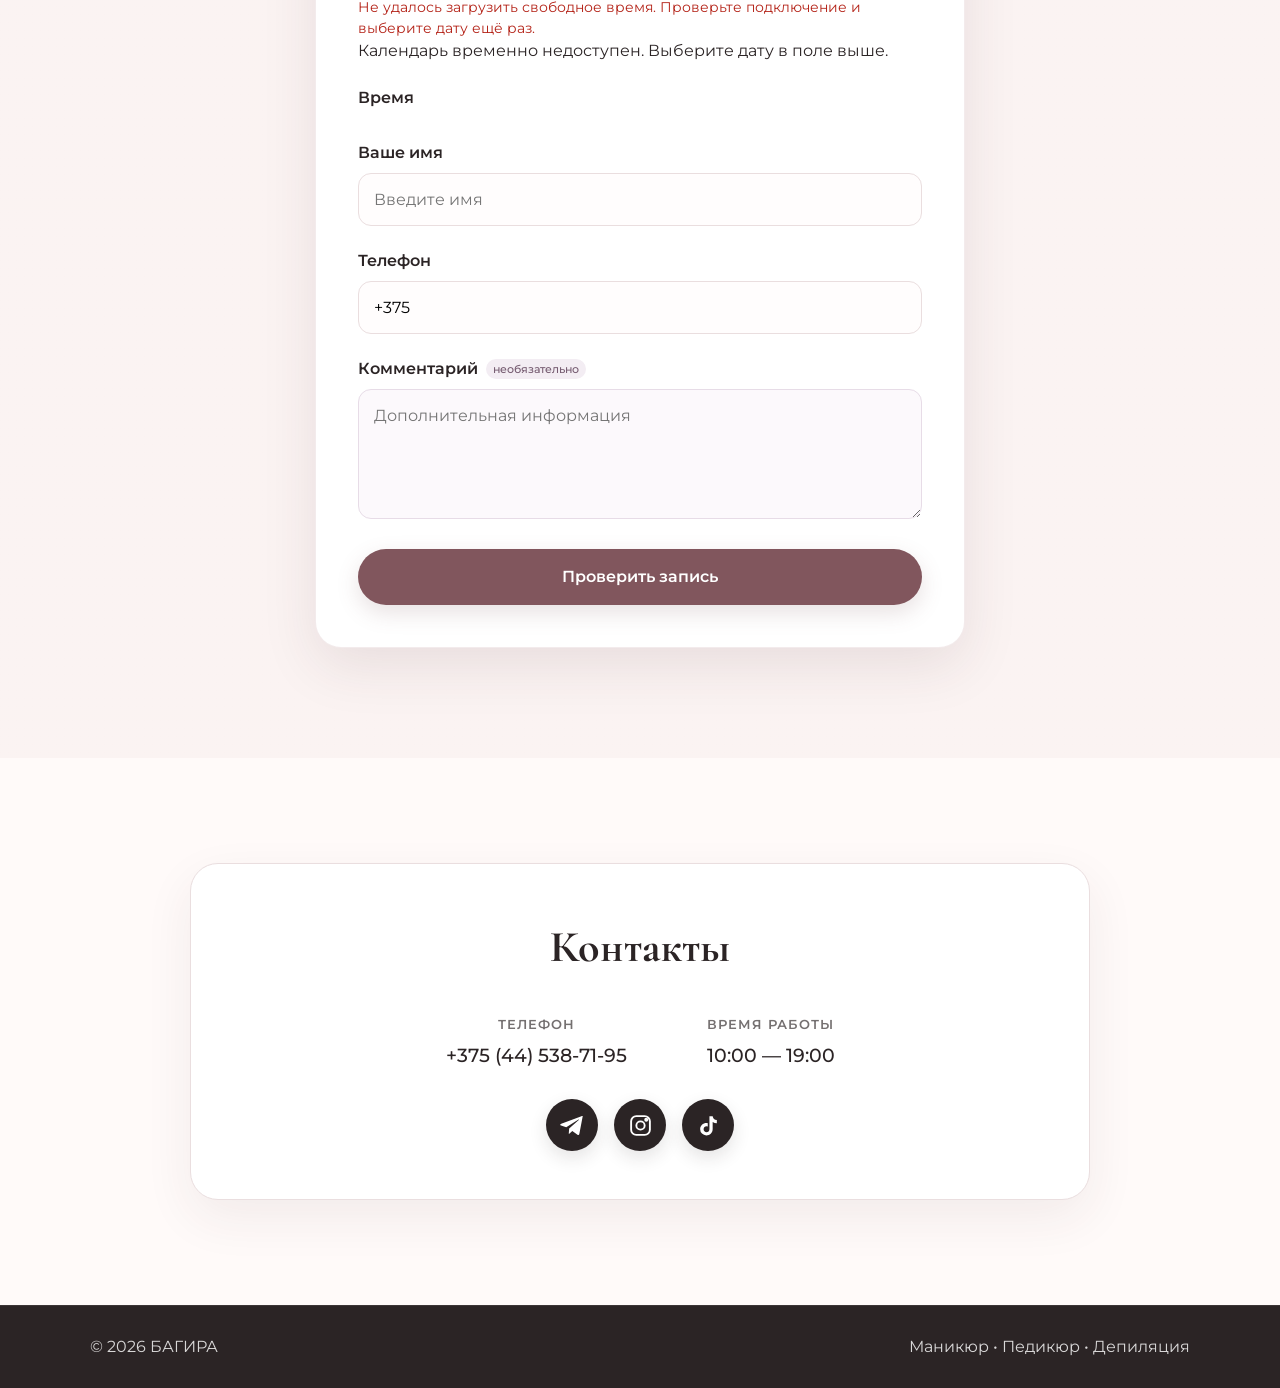
==== commit deb2284f: "ттт" ====
--- a/index.html
+++ b/index.html
@@ -511,18 +511,21 @@
                         <p class="master-eyebrow">Знакомство с мастером</p>
                         <h2 id="masterTitle">Давайте познакомимся</h2>
                         <div class="master-layout">
-                              <!-- Замените заглушку настоящим портретом: <img class="master-photo" src="images/master-irina.jpg" alt="Ирина — мастер маникюра и педикюра" loading="lazy" width="900" height="1000"> -->
-                              <div class="master-photo-placeholder" aria-label="Ирина — мастер маникюра и педикюра">
-                                    <img src="images/logo_images/logo.png" alt="" width="200" height="200" loading="lazy" />
-                                    <span class="master-placeholder-name">Ирина</span>
-                                    <span>Ваш мастер маникюра и педикюра</span>
-                              </div>
+                              <img class="master-photo" src="images/master-bagira-studio.png" alt="Ирина — мастер маникюра, педикюра и депиляции в мастерской «Багира»" loading="lazy" decoding="async" width="941" height="1672" />
                               <div class="master-story">
                                     <h3>Меня зовут Ирина</h3>
-                                    <p>Я мастер маникюра и педикюра и рада видеть вас в мастерской «Багира».</p>
-                                    <p>Мне нравится вместе с вами находить тот самый вариант: удобную форму, любимый оттенок или новый дизайн. Если пока не знаете, чего хочется, — подберём вместе.</p>
-                                    <p>Для меня важно, чтобы вы могли спокойно рассказать о своих пожеланиях и чувствовать себя комфортно. Хочется поговорить — поболтаем. Нужна пауза от забот — можно просто отдохнуть.</p>
-                                    <p>Буду рада знакомству и вашим новым идеям!</p>
+                                    <p>И я — мастер универсального профиля.</p>
+                                    <h4>Моя философия</h4>
+                                    <p>Красота не требует жертв, она требует профессионализма.</p>
+                                    <h4>Мои услуги</h4>
+                                    <ul class="master-services">
+                                          <li><strong>Маникюр и педикюр:</strong> Идеальная форма, здоровье ногтей и покрытие, устойчивое к любым жизненным ситуациям.</li>
+                                          <li><strong>Депиляция:</strong> Это отдельная магия. В моих руках даже самая деликатная процедура проходит максимально комфортно и быстро. Гарантирую гладкость кожи, к которой хочется прикасаться. Деликатный подход и безупречный результат.</li>
+                                    </ul>
+                                    <h4>Почему «Багира»?</h4>
+                                    <p>Это символ моей работы: гибкость в подходе к каждому клиенту, грациозность в исполнении и острота в стремлении к совершенству. Я не просто сделаю процедуру, а подарю Вам уверенность в своей неотразимости.</p>
+                                    <p>Работаю для тех, кто ценит свое время и хочет выглядеть на все 100%.</p>
+                                    <p>Подарите себе удовольствие быть ухоженными. Жду Вас в «Багире»!</p>
                                     <a href="#booking" class="main-button master-booking-link">Выбрать время для визита <span aria-hidden="true">→</span></a>
                               </div>
                         </div>
--- a/style.css
+++ b/style.css
@@ -42,7 +42,9 @@
   stroke-width: 1.8;
 }
 
-.availability-panel[hidden] { display: none; }
+.availability-panel[hidden] {
+  display: none;
+}
 
 .availability-panel {
   position: fixed;
@@ -98,7 +100,7 @@
   padding: 12px;
 }
 
-.availability-list > p {
+.availability-list>p {
   margin: 6px;
   color: #665b5e;
   font-size: 14px;
@@ -127,8 +129,15 @@
   background: #fff;
 }
 
-.availability-slot span { font-size: 14px; }
-.availability-slot strong { color: #81565d; font-size: 16px; font-weight: 700; }
+.availability-slot span {
+  font-size: 14px;
+}
+
+.availability-slot strong {
+  color: #81565d;
+  font-size: 16px;
+  font-weight: 700;
+}
 
 @media (max-width: 480px) {
   .availability-toggle {
@@ -3211,92 +3220,576 @@
 }
 
 /* Запись: мобильная форма, ошибки и проверка заявки */
-.field-help {font-size:14px;line-height:1.6;color:#66535b;margin:10px 0;}
-.field-error {color:#b42318;font-size:14px;line-height:1.5;margin:8px 0 0;}
-[aria-invalid="true"] {outline:2px solid #b42318;outline-offset:2px;}
-.booking-form input,.booking-form select,.booking-form textarea {font-size:16px;min-height:48px;}
-.booking-form button,.review-actions button {min-height:48px;}
-button:focus-visible,a:focus-visible,input:focus-visible,select:focus-visible,textarea:focus-visible {outline:3px solid #81565d;outline-offset:4px;}
-.nearest-slot-button,.secondary-button {background:#f4ebed;color:#56343d;border:1px solid #81565d;border-radius:14px;padding:12px 18px;cursor:pointer;font:inherit;}
-.nearest-slot-button {margin-top:12px;text-align:left;width:100%;}
-#bookingReview {margin:auto;border:0;border-radius:24px;padding:28px;width:min(560px,calc(100% - 32px));max-height:85dvh;overflow:auto;color:#34292d;box-sizing:border-box;}
-#bookingReview::backdrop {background:rgba(30,20,25,.6);}
-#bookingReview h3 {margin:0 0 20px;font-size:26px;}
-#bookingReviewDetails p {margin:10px 0;overflow-wrap:anywhere;}
-.review-actions {display:flex;gap:12px;flex-wrap:wrap;margin-top:20px;}
-.review-actions button {flex:1 1 190px;}
-.booking-success .main-button {display:inline-flex;white-space:normal;margin-top:12px;}
-button:disabled {cursor:wait;}
-.time-button:disabled {cursor:not-allowed;}
-@media (prefers-reduced-motion:reduce) {html {scroll-behavior:auto;} *,*::before,*::after {animation-duration:.01ms!important;transition-duration:.01ms!important;}}
-
-.calendar-nav {display:flex;align-items:center;justify-content:space-between;margin:12px 0;gap:8px;}
-.calendar-nav button,.calendar-grid button {border:1px solid #c9adb4;border-radius:10px;background:#fff;color:#56343d;font:inherit;min-height:44px;cursor:pointer;}
-.calendar-nav button {min-width:44px;}
-.calendar-grid {display:grid;grid-template-columns:repeat(7,minmax(0,1fr));gap:4px;text-align:center;}
-.calendar-grid span {font-size:12px;color:#66535b;}
-.calendar-grid button:disabled {background:#eee;color:#888;border-color:#eee;cursor:not-allowed;}
-.calendar-grid button[aria-pressed="true"] {background:#81565d;color:white;}
-
-.draft-clear {font:inherit;color:#56343d;background:none;border:0;text-decoration:underline;cursor:pointer;padding:6px;}
+.field-help {
+  font-size: 14px;
+  line-height: 1.6;
+  color: #66535b;
+  margin: 10px 0;
+}
+
+.field-error {
+  color: #b42318;
+  font-size: 14px;
+  line-height: 1.5;
+  margin: 8px 0 0;
+}
+
+[aria-invalid="true"] {
+  outline: 2px solid #b42318;
+  outline-offset: 2px;
+}
+
+.booking-form input,
+.booking-form select,
+.booking-form textarea {
+  font-size: 16px;
+  min-height: 48px;
+}
+
+.booking-form button,
+.review-actions button {
+  min-height: 48px;
+}
+
+button:focus-visible,
+a:focus-visible,
+input:focus-visible,
+select:focus-visible,
+textarea:focus-visible {
+  outline: 3px solid #81565d;
+  outline-offset: 4px;
+}
+
+.nearest-slot-button,
+.secondary-button {
+  background: #f4ebed;
+  color: #56343d;
+  border: 1px solid #81565d;
+  border-radius: 14px;
+  padding: 12px 18px;
+  cursor: pointer;
+  font: inherit;
+}
+
+.nearest-slot-button {
+  margin-top: 12px;
+  text-align: left;
+  width: 100%;
+}
+
+#bookingReview {
+  margin: auto;
+  border: 0;
+  border-radius: 24px;
+  padding: 28px;
+  width: min(560px, calc(100% - 32px));
+  max-height: 85dvh;
+  overflow: auto;
+  color: #34292d;
+  box-sizing: border-box;
+}
+
+#bookingReview::backdrop {
+  background: rgba(30, 20, 25, .6);
+}
+
+#bookingReview h3 {
+  margin: 0 0 20px;
+  font-size: 26px;
+}
+
+#bookingReviewDetails p {
+  margin: 10px 0;
+  overflow-wrap: anywhere;
+}
+
+.review-actions {
+  display: flex;
+  gap: 12px;
+  flex-wrap: wrap;
+  margin-top: 20px;
+}
+
+.review-actions button {
+  flex: 1 1 190px;
+}
+
+.booking-success .main-button {
+  display: inline-flex;
+  white-space: normal;
+  margin-top: 12px;
+}
+
+button:disabled {
+  cursor: wait;
+}
+
+.time-button:disabled {
+  cursor: not-allowed;
+}
+
+@media (prefers-reduced-motion:reduce) {
+  html {
+    scroll-behavior: auto;
+  }
+
+  *,
+  *::before,
+  *::after {
+    animation-duration: .01ms !important;
+    transition-duration: .01ms !important;
+  }
+}
+
+.calendar-nav {
+  display: flex;
+  align-items: center;
+  justify-content: space-between;
+  margin: 12px 0;
+  gap: 8px;
+}
+
+.calendar-nav button,
+.calendar-grid button {
+  border: 1px solid #c9adb4;
+  border-radius: 10px;
+  background: #fff;
+  color: #56343d;
+  font: inherit;
+  min-height: 44px;
+  cursor: pointer;
+}
+
+.calendar-nav button {
+  min-width: 44px;
+}
+
+.calendar-grid {
+  display: grid;
+  grid-template-columns: repeat(7, minmax(0, 1fr));
+  gap: 4px;
+  text-align: center;
+}
+
+.calendar-grid span {
+  font-size: 12px;
+  color: #66535b;
+}
+
+.calendar-grid button:disabled {
+  background: #eee;
+  color: #888;
+  border-color: #eee;
+  cursor: not-allowed;
+}
+
+.calendar-grid button[aria-pressed="true"] {
+  background: #81565d;
+  color: white;
+}
+
+.draft-clear {
+  font: inherit;
+  color: #56343d;
+  background: none;
+  border: 0;
+  text-decoration: underline;
+  cursor: pointer;
+  padding: 6px;
+}
 
 /* Приглашение в Telegram перед формой записи */
-.bot-promo {padding:64px 0 0;background:#fff;}
-.bot-promo-card {display:flex;align-items:flex-start;gap:36px;padding:40px;background:#f8f1f3;border:1px solid #eadce1;border-radius:28px;}
-.bot-promo-avatar {position:relative;flex:0 0 128px;width:128px;height:128px;border-radius:50%;background:#fff;padding:14px;box-sizing:border-box;}
-.bot-promo-avatar img {display:block;width:100%;height:100%;object-fit:contain;}
-.bot-promo-badge {position:absolute;right:-3px;bottom:0;display:grid;place-items:center;width:44px;height:44px;background:#2481b8;color:#fff;border:3px solid #f8f1f3;border-radius:50%;}
-.bot-promo-content {flex:1;min-width:0;}
-.bot-promo-eyebrow {margin:0 0 8px;color:#81565d;font-size:13px;font-weight:600;letter-spacing:.08em;text-transform:uppercase;}
-.bot-promo-content h2 {margin:0 0 12px;color:#34292d;font-size:clamp(30px,4vw,42px);line-height:1.15;}
-.bot-promo-intro {margin:0;color:#66535b;line-height:1.6;}
-.bot-promo-benefits {display:grid;gap:12px;margin:24px 0;padding:0;list-style:none;}
-.bot-promo-benefits li {display:flex;gap:12px;align-items:baseline;color:#49383f;font-size:15px;line-height:1.6;}
-.bot-promo-benefits li>span:first-child {flex:0 0 24px;}
-.bot-promo-link {display:inline-flex;justify-content:center;align-items:center;min-height:48px;white-space:normal;text-align:center;box-sizing:border-box;}
-.bot-promo-start {margin:12px 0 0;color:#66535b;font-size:14px;line-height:1.5;}
-.bot-promo-note {margin:20px 0 0;padding-top:16px;border-top:1px solid #e2cfd6;color:#66535b;font-size:13px;line-height:1.6;max-width:640px;}
+.bot-promo {
+  padding: 30px 0;
+  background: #fff;
+}
+
+.bot-promo-card {
+  display: flex;
+  align-items: flex-start;
+  gap: 36px;
+  padding: 40px;
+  background: #f8f1f3;
+  border: 1px solid #eadce1;
+  border-radius: 28px;
+}
+
+.bot-promo-avatar {
+  position: relative;
+  flex: 0 0 128px;
+  width: 128px;
+  height: 128px;
+  border-radius: 50%;
+  background: #fff;
+  padding: 14px;
+  box-sizing: border-box;
+}
+
+.bot-promo-avatar img {
+  display: block;
+  width: 100%;
+  height: 100%;
+  object-fit: contain;
+}
+
+.bot-promo-badge {
+  position: absolute;
+  right: -3px;
+  bottom: 0;
+  display: grid;
+  place-items: center;
+  width: 44px;
+  height: 44px;
+  background: #2481b8;
+  color: #fff;
+  border: 3px solid #f8f1f3;
+  border-radius: 50%;
+}
+
+.bot-promo-content {
+  flex: 1;
+  min-width: 0;
+}
+
+.bot-promo-eyebrow {
+  margin: 0 0 8px;
+  color: #81565d;
+  font-size: 13px;
+  font-weight: 600;
+  letter-spacing: .08em;
+  text-transform: uppercase;
+}
+
+.bot-promo-content h2 {
+  margin: 0 0 12px;
+  color: #34292d;
+  font-size: clamp(30px, 4vw, 42px);
+  line-height: 1.15;
+}
+
+.bot-promo-intro {
+  margin: 0;
+  color: #66535b;
+  line-height: 1.6;
+}
+
+.bot-promo-benefits {
+  display: grid;
+  gap: 12px;
+  margin: 24px 0;
+  padding: 0;
+  list-style: none;
+}
+
+.bot-promo-benefits li {
+  display: flex;
+  gap: 12px;
+  align-items: baseline;
+  color: #49383f;
+  font-size: 15px;
+  line-height: 1.6;
+}
+
+.bot-promo-benefits li>span:first-child {
+  flex: 0 0 24px;
+}
+
+.bot-promo-link {
+  display: inline-flex;
+  justify-content: center;
+  align-items: center;
+  min-height: 48px;
+  white-space: normal;
+  text-align: center;
+  box-sizing: border-box;
+}
+
+.bot-promo-start {
+  margin: 12px 0 0;
+  color: #66535b;
+  font-size: 14px;
+  line-height: 1.5;
+}
+
+.bot-promo-note {
+  margin: 20px 0 0;
+  padding-top: 16px;
+  border-top: 1px solid #e2cfd6;
+  color: #66535b;
+  font-size: 13px;
+  line-height: 1.6;
+  max-width: 640px;
+}
+
 @media(max-width:600px) {
-  .bot-promo {padding-top:36px;}
-  .bot-promo-card {flex-direction:column;gap:24px;padding:24px 20px;border-radius:22px;}
-  .bot-promo-avatar {flex-basis:auto;width:96px;height:96px;padding:10px;}
-  .bot-promo-content {width:100%;}
-  .bot-promo-link {width:100%;padding:16px 12px;font-size:15px;}
+  .bot-promo {
+    padding-top: 36px;
+  }
+
+  .bot-promo-card {
+    flex-direction: column;
+    gap: 24px;
+    padding: 24px 20px;
+    border-radius: 22px;
+  }
+
+  .bot-promo-avatar {
+    flex-basis: auto;
+    width: 96px;
+    height: 96px;
+    padding: 10px;
+  }
+
+  .bot-promo-content {
+    width: 100%;
+  }
+
+  .bot-promo-link {
+    width: 100%;
+    padding: 16px 12px;
+    font-size: 15px;
+  }
 }
 
 /* Знакомство с Ириной */
-.master-intro {padding:80px 0;background:radial-gradient(ellipse at top right,#eedbd6 0,transparent 48%),#faf5ef;color:#352c2e;}
-.master-eyebrow {margin:0 0 16px;color:#98656d;letter-spacing:.16em;text-transform:uppercase;font-size:13px;}
-.master-intro h2,.master-story h3,.master-placeholder-name {font-family:"Cormorant Garamond",Georgia,serif;color:#81565d;font-weight:500;}
-.master-intro h2 {font-size:clamp(42px,5vw,72px);line-height:1.05;margin:0 0 36px;}
-.master-layout {display:grid;grid-template-columns:minmax(0,1fr) minmax(0,1fr);gap:48px;align-items:center;}
-.master-photo,.master-photo-placeholder {width:100%;border-radius:24px;aspect-ratio:9/10;object-fit:cover;}
-.master-photo-placeholder {display:flex;flex-direction:column;justify-content:center;align-items:center;gap:16px;padding:32px;box-sizing:border-box;background:linear-gradient(145deg,#f3e6de,#fffaf5 50%,#e6ccc7);border:1px solid #dfc5c2;text-align:center;color:#81565d;}
-.master-photo-placeholder img {width:clamp(110px,15vw,200px);height:auto;opacity:.65;}
-.master-placeholder-name {font-size:64px;line-height:1;}
-.master-photo-placeholder>span:last-child {font-size:14px;line-height:1.6;}
-.master-story h3 {font-size:clamp(36px,4vw,54px);line-height:1.1;margin:0 0 22px;}
-.master-story p {font-size:16px;line-height:1.8;margin:0 0 18px;}
-.master-booking-link {display:flex;justify-content:space-between;align-items:center;gap:16px;margin-top:28px;text-align:center;}
+.master-intro {
+  padding: 80px 0;
+  background: radial-gradient(ellipse at top right, #eedbd6 0, transparent 48%), #faf5ef;
+  color: #352c2e;
+}
+
+.master-eyebrow {
+  margin: 0 0 16px;
+  color: #98656d;
+  letter-spacing: .16em;
+  text-transform: uppercase;
+  font-size: 13px;
+}
+
+.master-intro h2,
+.master-story h3,
+.master-placeholder-name {
+  font-family: "Cormorant Garamond", Georgia, serif;
+  color: #81565d;
+  font-weight: 500;
+}
+
+.master-intro h2 {
+  font-size: clamp(42px, 5vw, 72px);
+  line-height: 1.05;
+  margin: 0 0 36px;
+}
+
+.master-layout {
+  display: grid;
+  grid-template-columns: minmax(0, 1fr) minmax(0, 1fr);
+  gap: 48px;
+  align-items: center;
+}
+
+.master-photo {
+  display: block;
+  width: 100%;
+  height: auto;
+  border-radius: 24px;
+}
+
+.master-photo-placeholder {
+  width: 100%;
+  border-radius: 24px;
+  aspect-ratio: 9/10;
+  object-fit: cover;
+}
+
+.master-photo-placeholder {
+  display: flex;
+  flex-direction: column;
+  justify-content: center;
+  align-items: center;
+  gap: 16px;
+  padding: 32px;
+  box-sizing: border-box;
+  background: linear-gradient(145deg, #f3e6de, #fffaf5 50%, #e6ccc7);
+  border: 1px solid #dfc5c2;
+  text-align: center;
+  color: #81565d;
+}
+
+.master-photo-placeholder img {
+  width: clamp(110px, 15vw, 200px);
+  height: auto;
+  opacity: .65;
+}
+
+.master-placeholder-name {
+  font-size: 64px;
+  line-height: 1;
+}
+
+.master-photo-placeholder>span:last-child {
+  font-size: 14px;
+  line-height: 1.6;
+}
+
+.master-story h3 {
+  font-size: clamp(36px, 4vw, 54px);
+  line-height: 1.1;
+  margin: 0 0 22px;
+}
+
+.master-story p {
+  font-size: 16px;
+  line-height: 1.8;
+  margin: 0 0 18px;
+}
+
+.master-story h4 {
+  font-size: 18px;
+  line-height: 1.4;
+  margin: 24px 0 10px;
+}
+
+.master-services {
+  padding-left: 22px;
+  margin: 0 0 18px;
+  font-size: 16px;
+  line-height: 1.8;
+}
+
+.master-services li + li {
+  margin-top: 12px;
+}
+
+.master-booking-link {
+  display: flex;
+  justify-content: space-between;
+  align-items: center;
+  gap: 16px;
+  margin-top: 28px;
+  text-align: center;
+}
+
 @media(max-width:700px) {
-  .master-intro {padding:48px 0;}
-  .master-eyebrow {font-size:11px;letter-spacing:.12em;}
-  .master-layout {grid-template-columns:1fr;gap:28px;}
-  .master-intro h2 {margin-bottom:24px;}
-  .master-photo,.master-photo-placeholder {aspect-ratio:4/3;border-radius:18px;}
-  .master-photo-placeholder {padding:24px;gap:12px;}
-  .master-placeholder-name {font-size:48px;}
-  .master-story p {font-size:15px;line-height:1.75;}
-  .master-booking-link {font-size:14px;padding:18px 20px;}
-}
-
-.next-opening[hidden] {display:none;}
-.next-opening {padding:20px 0 40px;background:#faf5ef;}
-.next-opening-card {display:flex;flex-wrap:wrap;align-items:center;justify-content:space-between;gap:20px 32px;padding:30px 36px;border:1px solid #dfc5c2;border-radius:24px;background:linear-gradient(120deg,#fffaf5,#f2e3df);}
-.next-opening-label {margin:0 0 8px;color:#81565d;font-size:14px;}
-.next-opening h2 {margin:0 0 10px;font-family:"Cormorant Garamond",Georgia,serif;font-size:34px;color:#81565d;}
-.next-opening-date {margin:0;font-size:20px;font-weight:600;color:#56343d;}
-.next-opening-status {flex-basis:100%;margin:0;font-size:14px;color:#81565d;}
-.next-opening-status:empty {display:none;}
-.next-opening button:disabled {opacity:.65;cursor:wait;}
-@media(max-width:700px){.next-opening-card {padding:24px;}.next-opening h2 {font-size:30px;}.next-opening .main-button {width:100%;font-size:14px;}.next-opening-date {font-size:18px;}}
+  .master-intro {
+    padding: 48px 0;
+  }
+
+  .master-eyebrow {
+    font-size: 11px;
+    letter-spacing: .12em;
+  }
+
+  .master-layout {
+    grid-template-columns: 1fr;
+    gap: 28px;
+  }
+
+  .master-intro h2 {
+    margin-bottom: 24px;
+  }
+
+  .master-photo {
+    border-radius: 18px;
+  }
+
+  .master-photo-placeholder {
+    aspect-ratio: 4/3;
+    border-radius: 18px;
+  }
+
+  .master-photo-placeholder {
+    padding: 24px;
+    gap: 12px;
+  }
+
+  .master-placeholder-name {
+    font-size: 48px;
+  }
+
+  .master-story p,
+  .master-services {
+    font-size: 15px;
+    line-height: 1.75;
+  }
+
+  .master-booking-link {
+    font-size: 14px;
+    padding: 18px 20px;
+  }
+}
+
+.next-opening[hidden] {
+  display: none;
+}
+
+.next-opening {
+  padding: 20px 0 40px;
+  background: #faf5ef;
+}
+
+.next-opening-card {
+  display: flex;
+  flex-wrap: wrap;
+  align-items: center;
+  justify-content: space-between;
+  gap: 20px 32px;
+  padding: 30px 36px;
+  border: 1px solid #dfc5c2;
+  border-radius: 24px;
+  background: linear-gradient(120deg, #fffaf5, #f2e3df);
+}
+
+.next-opening-label {
+  margin: 0 0 8px;
+  color: #81565d;
+  font-size: 14px;
+}
+
+.next-opening h2 {
+  margin: 0 0 10px;
+  font-family: "Cormorant Garamond", Georgia, serif;
+  font-size: 34px;
+  color: #81565d;
+}
+
+.next-opening-date {
+  margin: 0;
+  font-size: 20px;
+  font-weight: 600;
+  color: #56343d;
+}
+
+.next-opening-status {
+  flex-basis: 100%;
+  margin: 0;
+  font-size: 14px;
+  color: #81565d;
+}
+
+.next-opening-status:empty {
+  display: none;
+}
+
+.next-opening button:disabled {
+  opacity: .65;
+  cursor: wait;
+}
+
+@media(max-width:700px) {
+  .next-opening-card {
+    padding: 24px;
+  }
+
+  .next-opening h2 {
+    font-size: 30px;
+  }
+
+  .next-opening .main-button {
+    width: 100%;
+    font-size: 14px;
+  }
+
+  .next-opening-date {
+    font-size: 18px;
+  }
+}
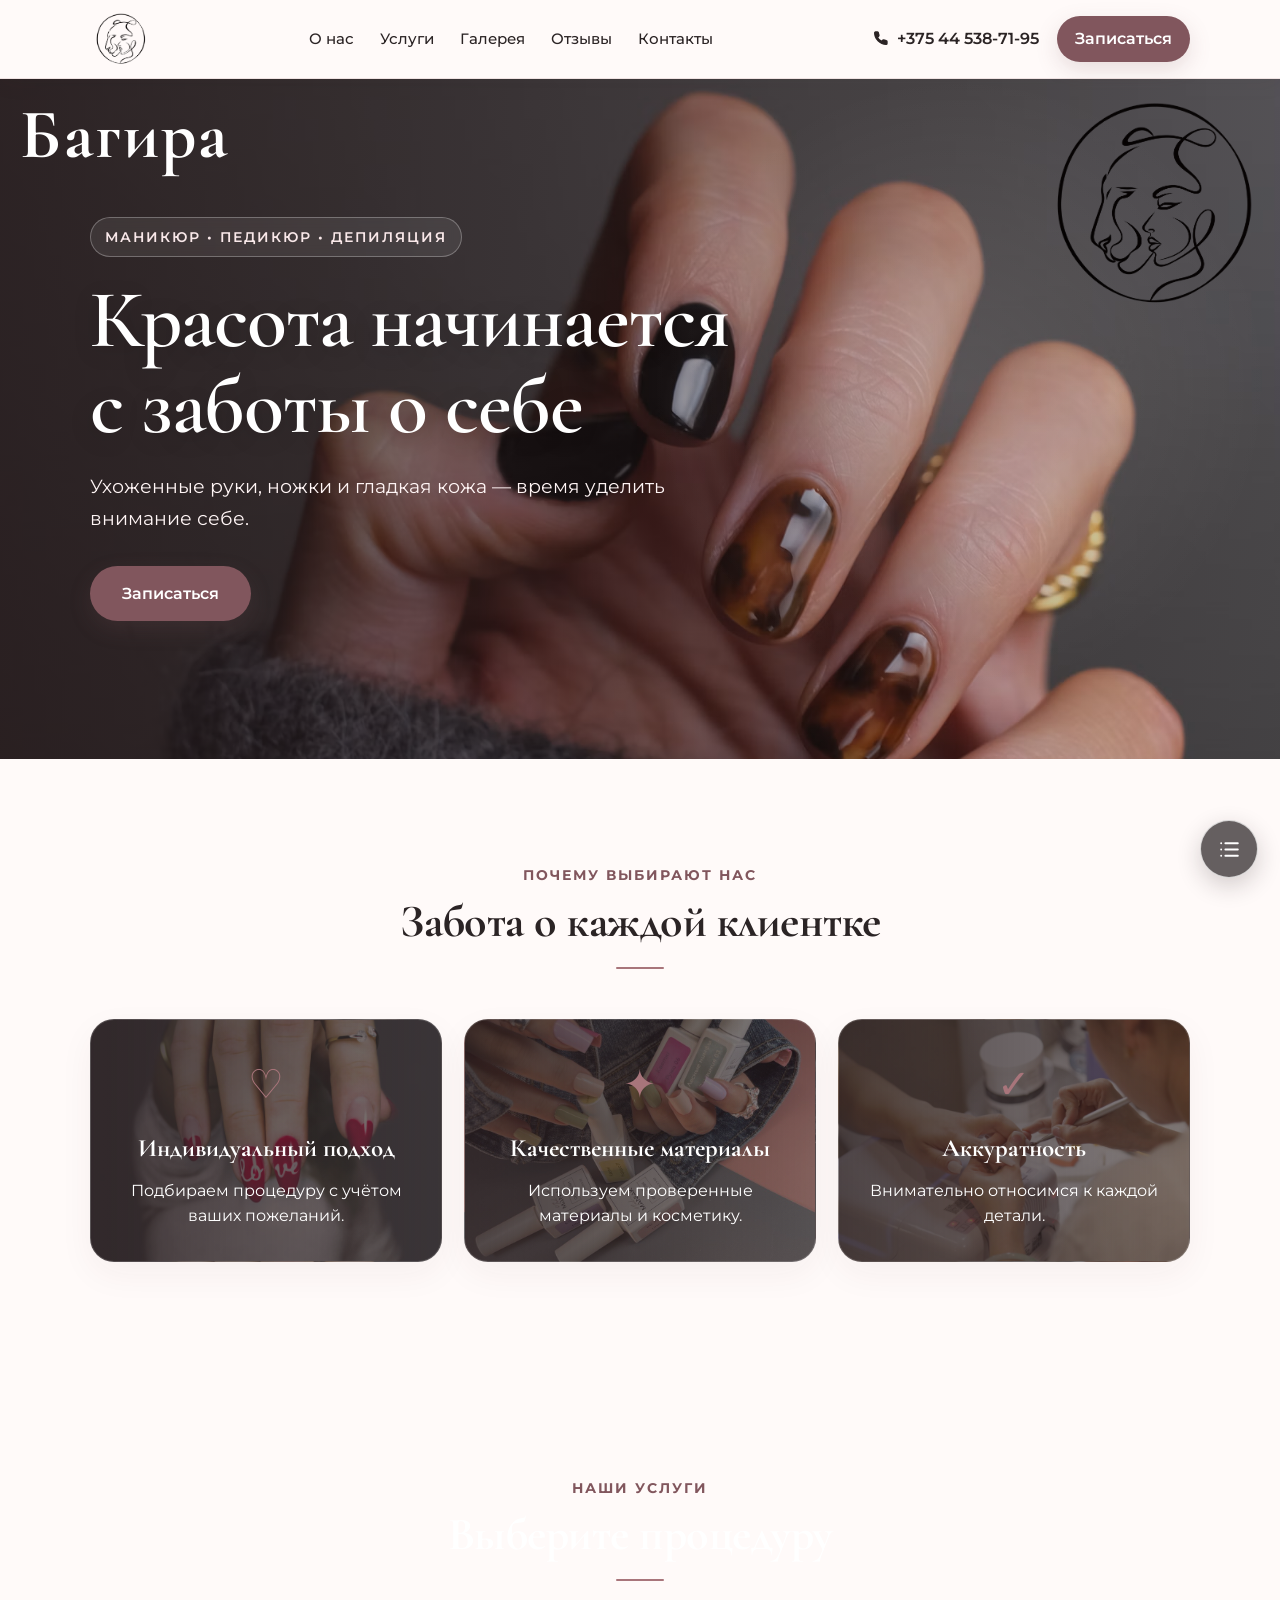
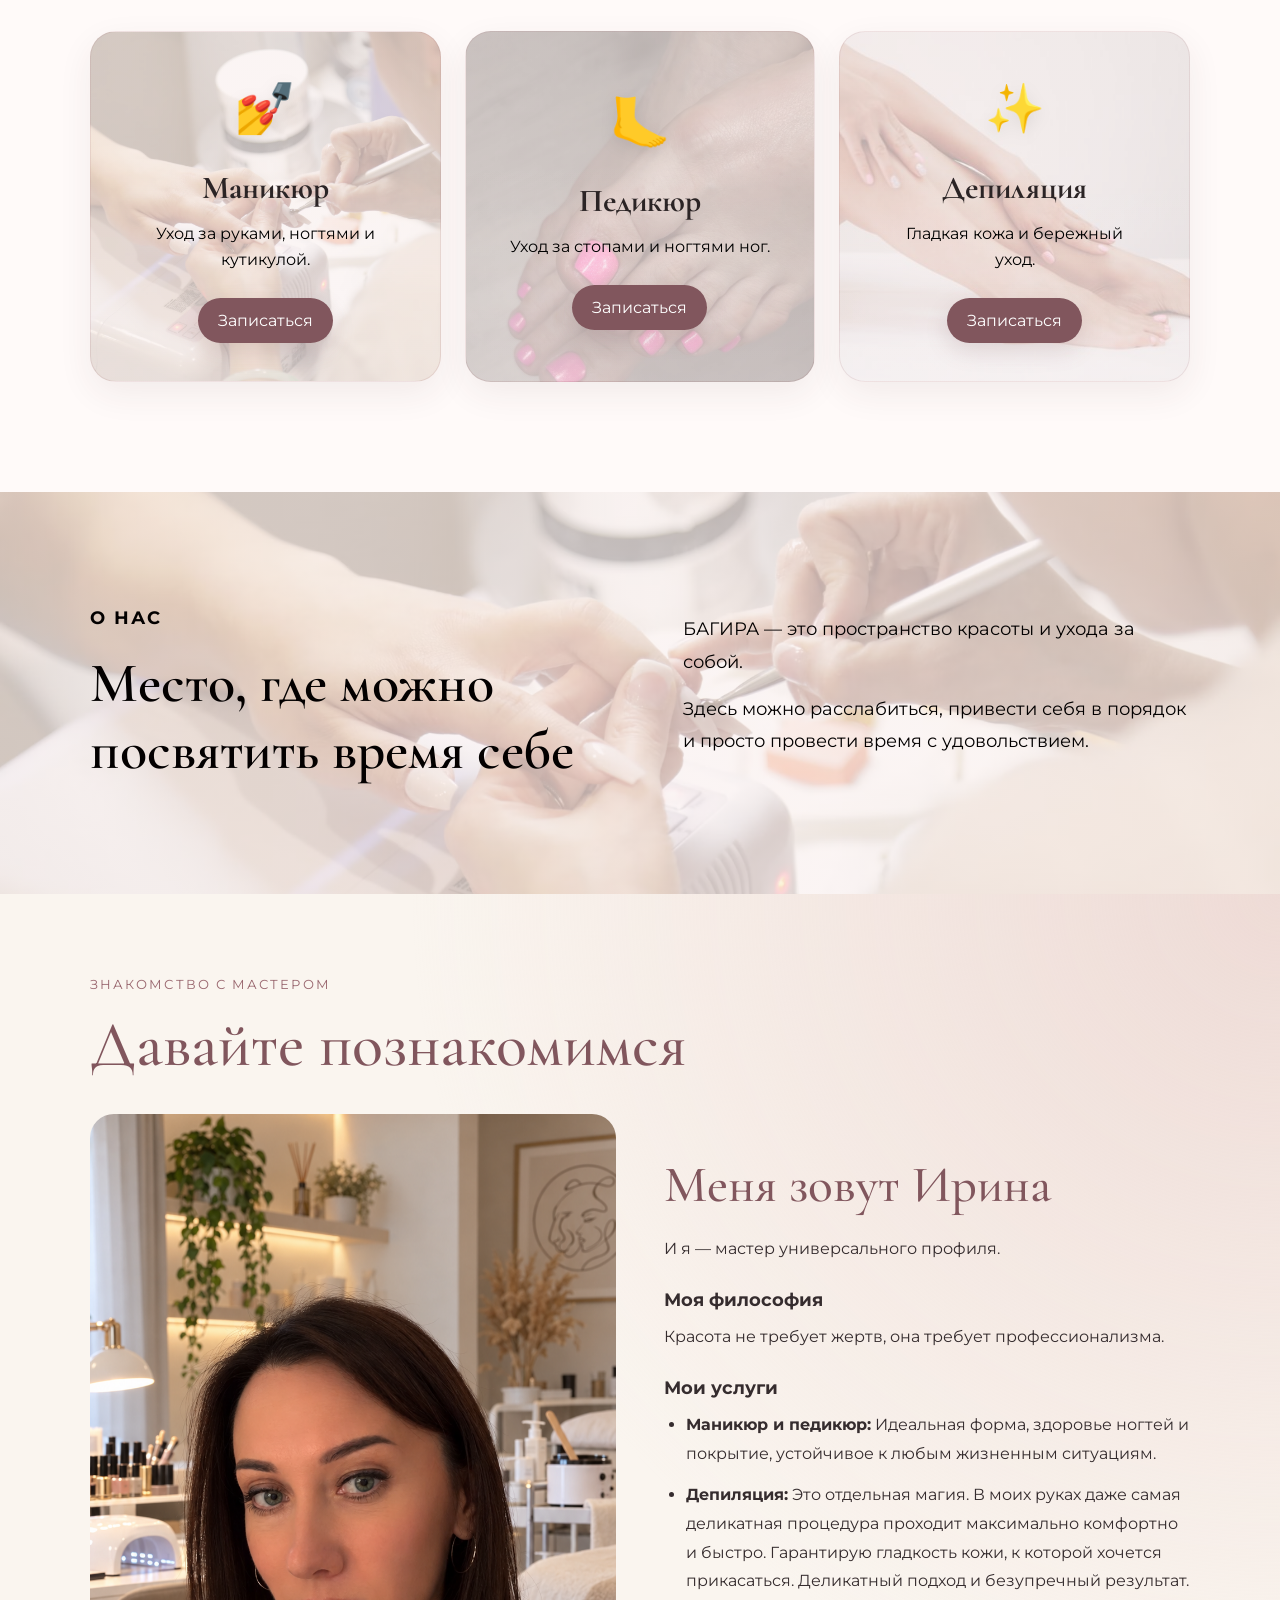
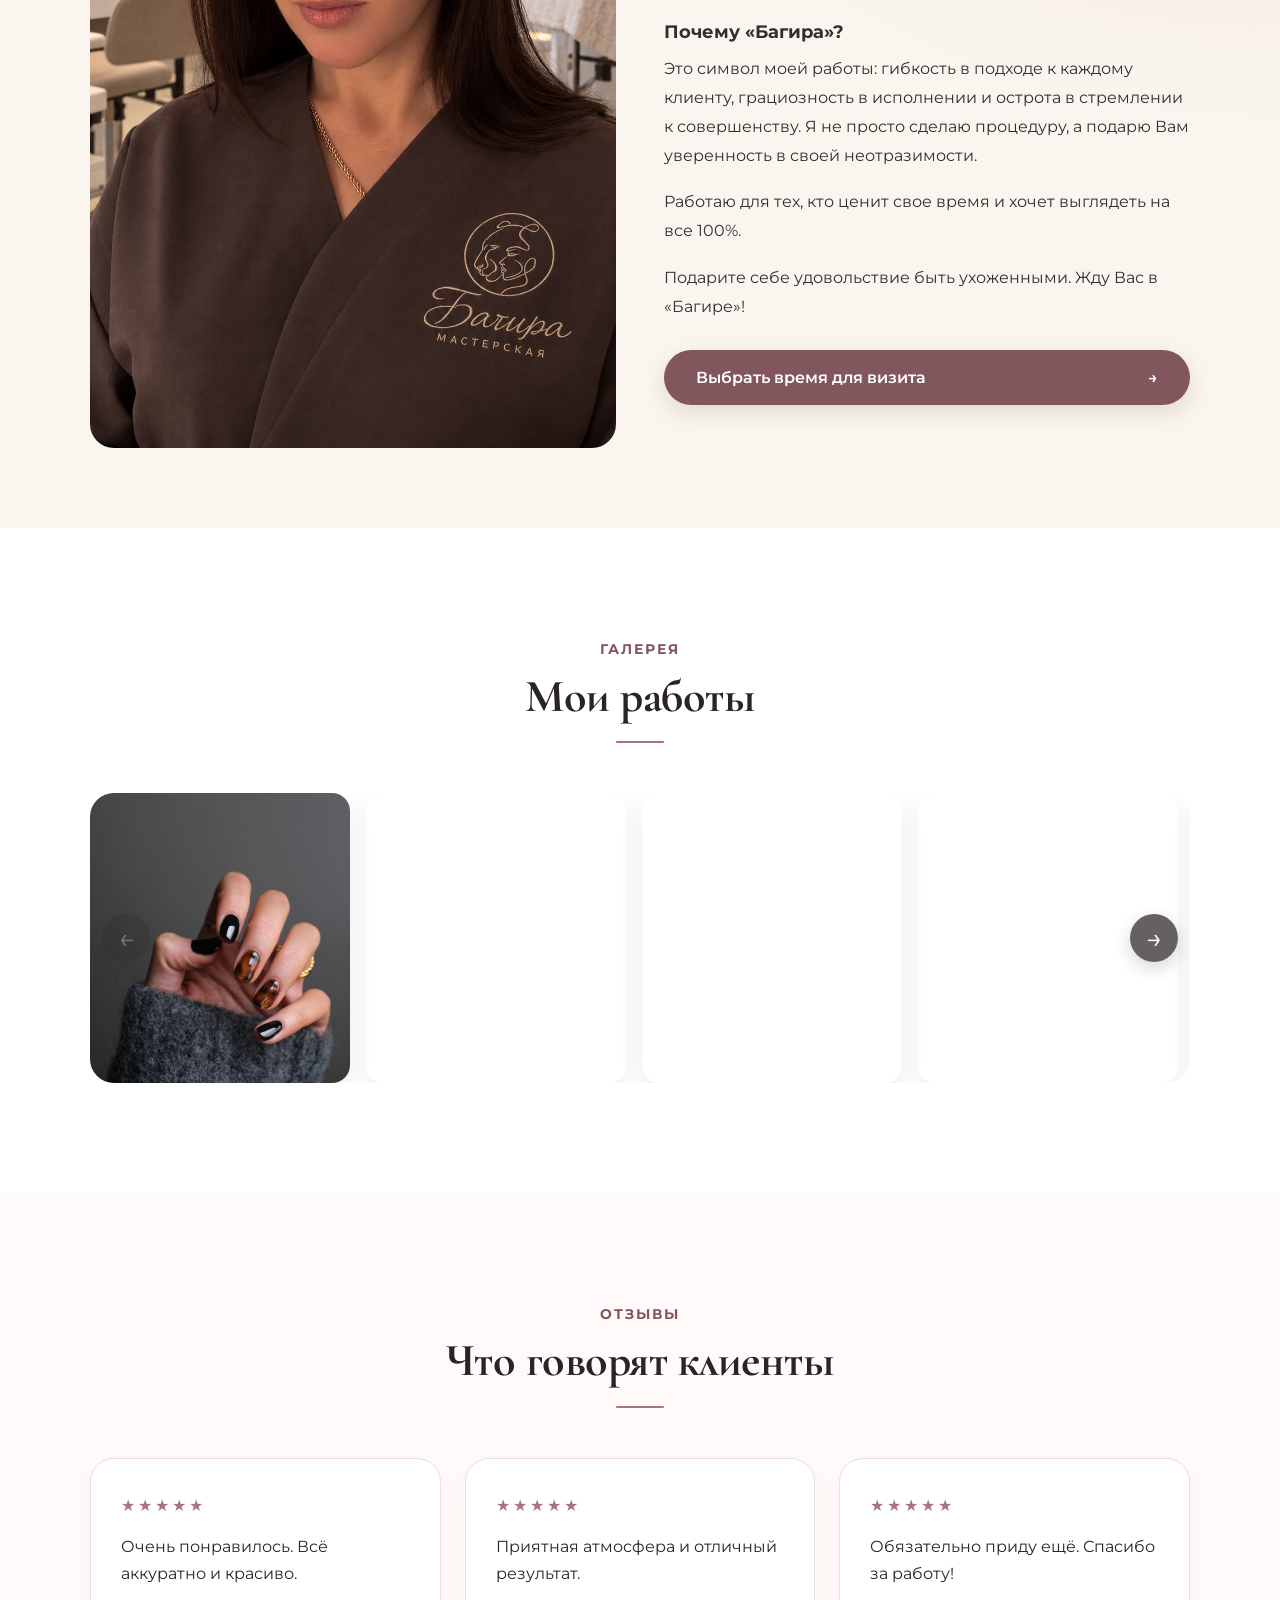
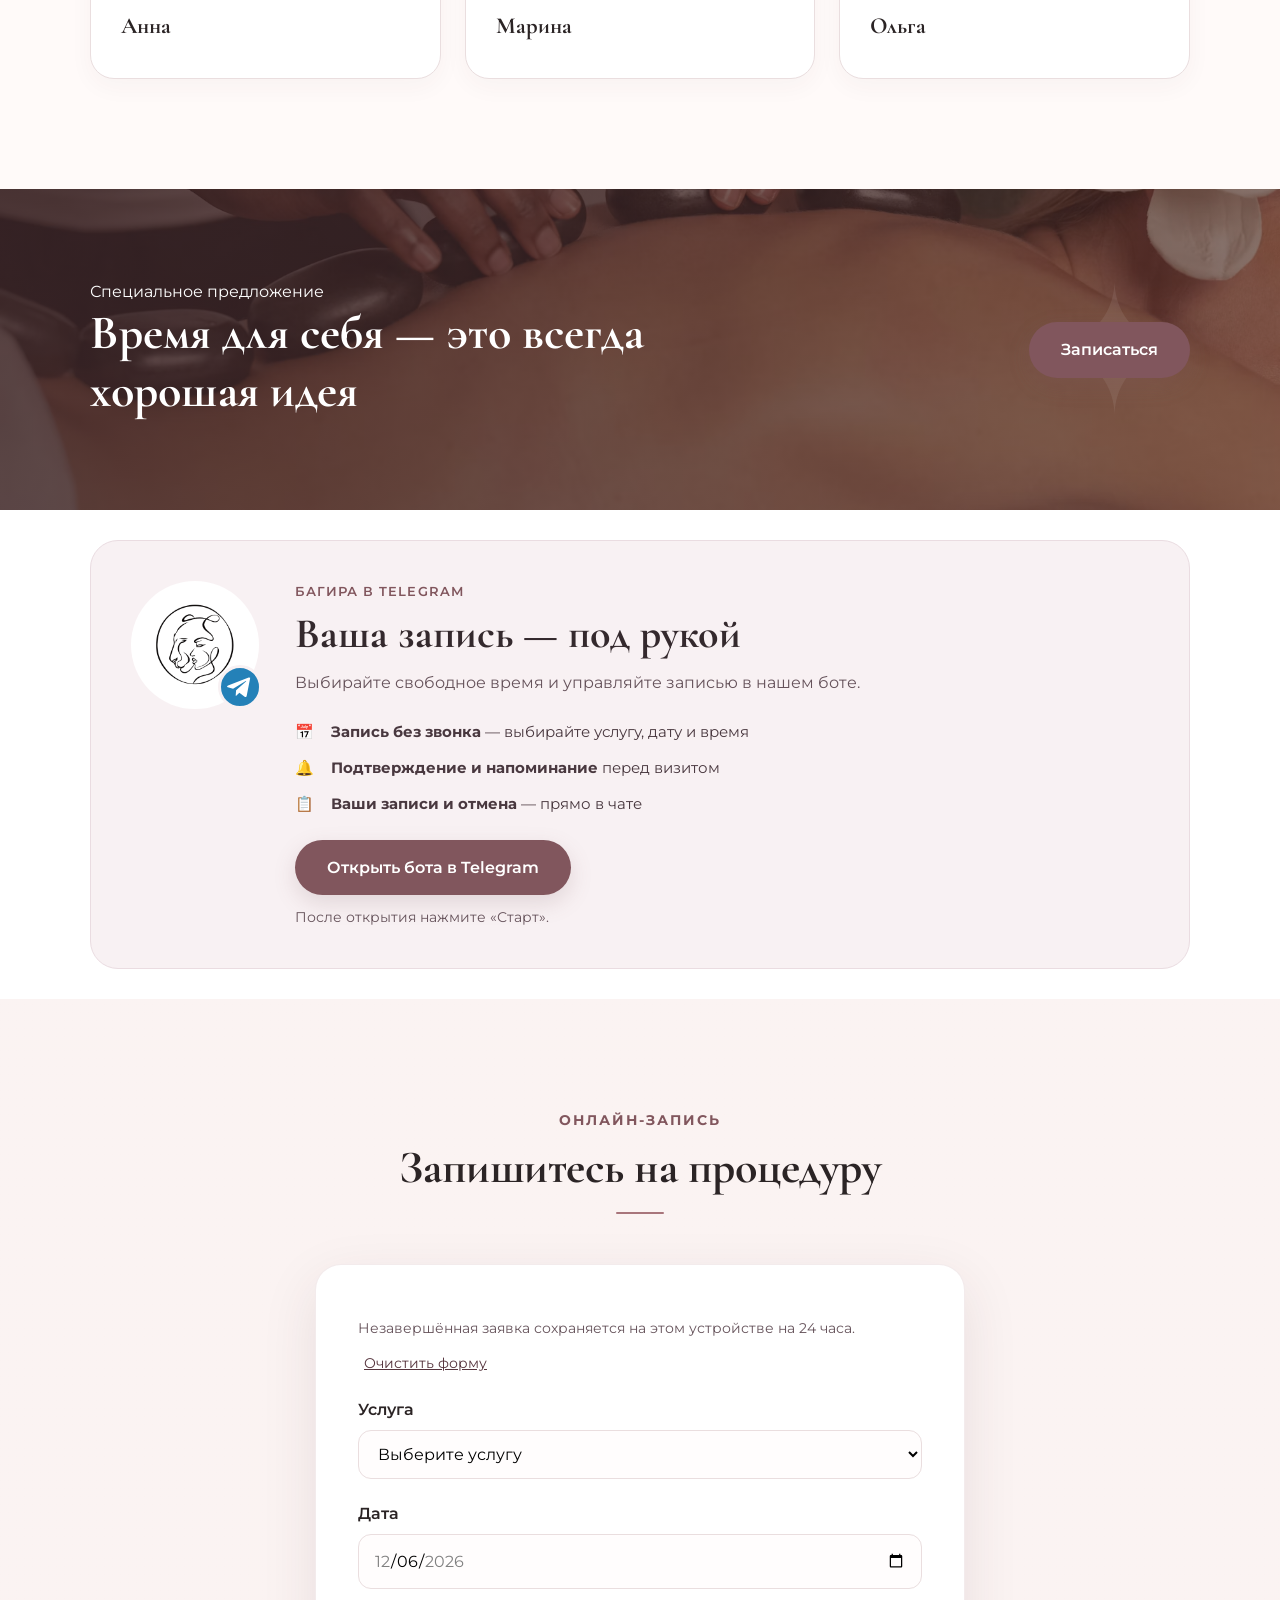
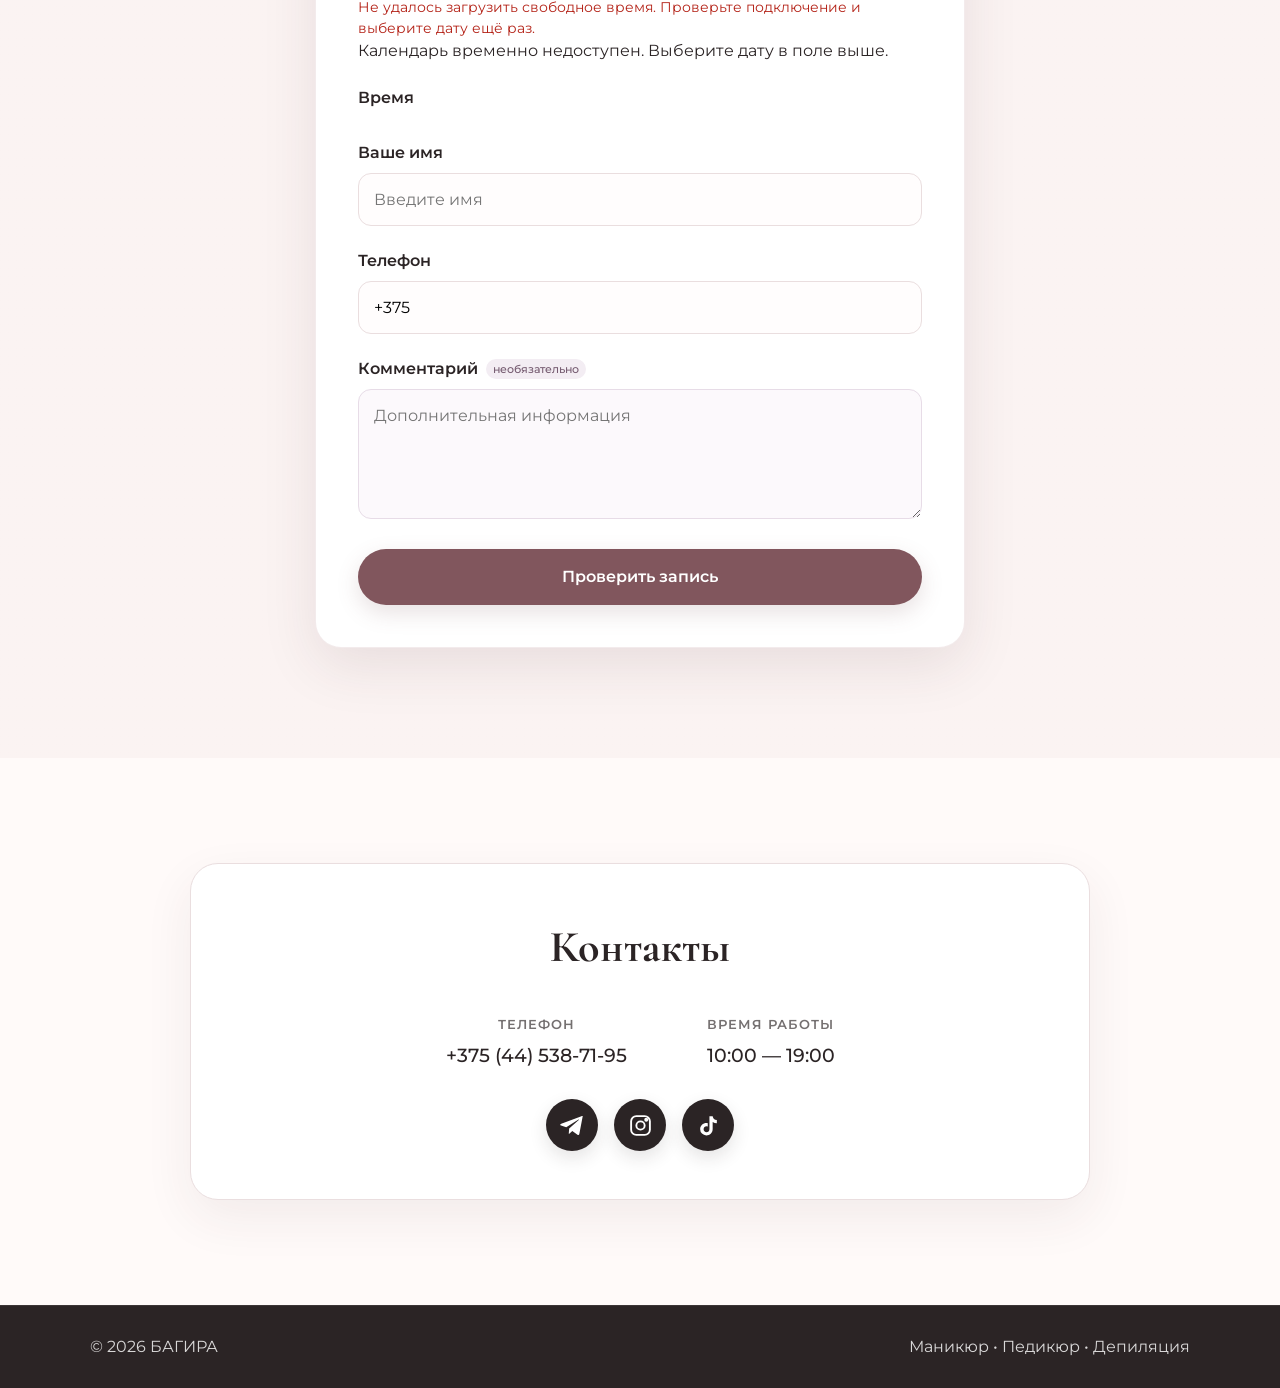
==== commit c1161bbf: "мои" ====
--- a/index.html
+++ b/index.html
@@ -330,7 +330,8 @@
       <!-- ================= HERO ================= -->
       <main>
             <section class="hero">
-                  <img alt="Мастерская Багира" class="logo_hero" width="1254" height="1254" decoding="async" src="images/logo_images/logo.png" />
+                  <img alt="Мастерская Багира" class="logo_hero" width="1254" height="1254" decoding="async"
+                        src="images/logo_images/logo.png" />
                   <span class="span_hero">
                         Багира
                   </span>
@@ -474,7 +475,8 @@
                                     <h2 id="nextOpeningTitle">Ближайшее свободное окно</h2>
                                     <p id="nextOpeningDate" class="next-opening-date"></p>
                               </div>
-                              <button type="button" class="main-button" id="nextOpeningBook">Записаться на это время <span aria-hidden="true">→</span></button>
+                              <button type="button" class="main-button" id="nextOpeningBook">Записаться на это время
+                                    <span aria-hidden="true">→</span></button>
                               <p id="nextOpeningStatus" class="next-opening-status" role="status"></p>
                         </div>
                   </div>
@@ -511,7 +513,9 @@
                         <p class="master-eyebrow">Знакомство с мастером</p>
                         <h2 id="masterTitle">Давайте познакомимся</h2>
                         <div class="master-layout">
-                              <img class="master-photo" src="images/master-bagira-studio.png" alt="Ирина — мастер маникюра, педикюра и депиляции в мастерской «Багира»" loading="lazy" decoding="async" width="941" height="1672" />
+                              <img class="master-photo" src="images/master-bagira-studio.png"
+                                    alt="Ирина — мастер маникюра, педикюра и депиляции в мастерской «Багира»"
+                                    loading="lazy" decoding="async" width="941" height="1672" />
                               <div class="master-story">
                                     <h3>Меня зовут Ирина</h3>
                                     <p>И я — мастер универсального профиля.</p>
@@ -519,14 +523,21 @@
                                     <p>Красота не требует жертв, она требует профессионализма.</p>
                                     <h4>Мои услуги</h4>
                                     <ul class="master-services">
-                                          <li><strong>Маникюр и педикюр:</strong> Идеальная форма, здоровье ногтей и покрытие, устойчивое к любым жизненным ситуациям.</li>
-                                          <li><strong>Депиляция:</strong> Это отдельная магия. В моих руках даже самая деликатная процедура проходит максимально комфортно и быстро. Гарантирую гладкость кожи, к которой хочется прикасаться. Деликатный подход и безупречный результат.</li>
+                                          <li><strong>Маникюр и педикюр:</strong> Идеальная форма, здоровье ногтей и
+                                                покрытие, устойчивое к любым жизненным ситуациям.</li>
+                                          <li><strong>Депиляция:</strong> Это отдельная магия. В моих руках даже самая
+                                                деликатная процедура проходит максимально комфортно и быстро. Гарантирую
+                                                гладкость кожи, к которой хочется прикасаться. Деликатный подход и
+                                                безупречный результат.</li>
                                     </ul>
                                     <h4>Почему «Багира»?</h4>
-                                    <p>Это символ моей работы: гибкость в подходе к каждому клиенту, грациозность в исполнении и острота в стремлении к совершенству. Я не просто сделаю процедуру, а подарю Вам уверенность в своей неотразимости.</p>
+                                    <p>Это символ моей работы: гибкость в подходе к каждому клиенту, грациозность в
+                                          исполнении и острота в стремлении к совершенству. Я не просто сделаю
+                                          процедуру, а подарю Вам уверенность в своей неотразимости.</p>
                                     <p>Работаю для тех, кто ценит свое время и хочет выглядеть на все 100%.</p>
                                     <p>Подарите себе удовольствие быть ухоженными. Жду Вас в «Багире»!</p>
-                                    <a href="#booking" class="main-button master-booking-link">Выбрать время для визита <span aria-hidden="true">→</span></a>
+                                    <a href="#booking" class="main-button master-booking-link">Выбрать время для визита
+                                          <span aria-hidden="true">→</span></a>
                               </div>
                         </div>
                   </div>
@@ -539,7 +550,7 @@
                                     Галерея
                               </p>
                               <h2>
-                                    Наши работы
+                                    Мои работы
                               </h2>
                         </div>
                         <div class="gallery-carousels">
@@ -658,21 +669,31 @@
                   <div class="container">
                         <div class="bot-promo-card">
                               <div class="bot-promo-avatar" aria-hidden="true">
-                                    <img src="images/logo_images/logo.png" alt="" width="128" height="128" loading="lazy" decoding="async" />
+                                    <img src="images/logo_images/logo.png" alt="" width="128" height="128"
+                                          loading="lazy" decoding="async" />
                                     <span class="bot-promo-badge">
-                                          <svg viewBox="0 0 24 24" width="26" height="26" fill="currentColor" focusable="false" aria-hidden="true"><path d="M21.4 3.6 18.2 20c-.2 1.2-.9 1.5-1.9.9l-4.9-3.6-2.4 2.3c-.3.3-.5.5-1 .5l.4-5 9.1-8.2c.4-.4-.1-.6-.6-.3L5.6 13.7.8 12.2c-1-.3-1-1 .2-1.5L20 3.3c.9-.3 1.6.2 1.4.3Z"/></svg>
+                                          <svg viewBox="0 0 24 24" width="26" height="26" fill="currentColor"
+                                                focusable="false" aria-hidden="true">
+                                                <path
+                                                      d="M21.4 3.6 18.2 20c-.2 1.2-.9 1.5-1.9.9l-4.9-3.6-2.4 2.3c-.3.3-.5.5-1 .5l.4-5 9.1-8.2c.4-.4-.1-.6-.6-.3L5.6 13.7.8 12.2c-1-.3-1-1 .2-1.5L20 3.3c.9-.3 1.6.2 1.4.3Z" />
+                                          </svg>
                                     </span>
                               </div>
                               <div class="bot-promo-content">
                                     <p class="bot-promo-eyebrow">Багира в Telegram</p>
                                     <h2 id="botPromoTitle">Ваша запись — под рукой</h2>
-                                    <p class="bot-promo-intro">Выбирайте свободное время и управляйте записью в нашем боте.</p>
+                                    <p class="bot-promo-intro">Выбирайте свободное время и управляйте записью в нашем
+                                          боте.</p>
                                     <ul class="bot-promo-benefits">
-                                          <li><span aria-hidden="true">📅</span><span><strong>Запись без звонка</strong> — выбирайте услугу, дату и время</span></li>
-                                          <li><span aria-hidden="true">🔔</span><span><strong>Подтверждение и напоминание</strong> перед визитом</span></li>
-                                          <li><span aria-hidden="true">📋</span><span><strong>Ваши записи и отмена</strong> — прямо в чате</span></li>
+                                          <li><span aria-hidden="true">📅</span><span><strong>Запись без звонка</strong>
+                                                      — выбирайте услугу, дату и время</span></li>
+                                          <li><span aria-hidden="true">🔔</span><span><strong>Подтверждение и
+                                                            напоминание</strong> перед визитом</span></li>
+                                          <li><span aria-hidden="true">📋</span><span><strong>Ваши записи и
+                                                            отмена</strong> — прямо в чате</span></li>
                                     </ul>
-                                    <a class="main-button bot-promo-link" href="https://t.me/BagiraMasterBot" target="_blank" rel="noopener noreferrer">Открыть бота в Telegram</a>
+                                    <a class="main-button bot-promo-link" href="https://t.me/BagiraMasterBot"
+                                          target="_blank" rel="noopener noreferrer">Открыть бота в Telegram</a>
                                     <p class="bot-promo-start">После открытия нажмите «Старт».</p>
                               </div>
                         </div>
@@ -691,7 +712,9 @@
                         </div>
                         <form class="booking-form" id="bookingForm" novalidate>
                               <p id="draftNotice" class="field-help" role="status"></p>
-                              <p class="field-help">Незавершённая заявка сохраняется на этом устройстве на 24 часа. <button type="button" class="draft-clear" id="clearDraft">Очистить форму</button></p>
+                              <p class="field-help">Незавершённая заявка сохраняется на этом устройстве на 24 часа.
+                                    <button type="button" class="draft-clear" id="clearDraft">Очистить форму</button>
+                              </p>
                               <!-- Услуга -->
                               <div class="form-group">
                                     <label for="service">
@@ -720,7 +743,8 @@
                                     <input id="date" name="date" required type="date" aria-describedby="dateWarning" />
                                     <div class="date-warning" id="dateWarning" role="status" aria-live="polite"></div>
                                     <div id="nearestSuggestion" aria-live="polite"></div>
-                                    <div id="bookingCalendar" aria-label="Календарь свободных дат" aria-live="polite"></div>
+                                    <div id="bookingCalendar" aria-label="Календарь свободных дат" aria-live="polite">
+                                    </div>
                               </div>
                               <!-- Время -->
                               <div class="form-group">
@@ -735,14 +759,16 @@
                                     <label for="name">
                                           Ваше имя
                                     </label>
-                                    <input id="name" name="name" autocomplete="name" maxlength="80" placeholder="Введите имя" required type="text" />
+                                    <input id="name" name="name" autocomplete="name" maxlength="80"
+                                          placeholder="Введите имя" required type="text" />
                               </div>
                               <!-- Телефон -->
                               <div class="form-group">
                                     <label for="phone">
                                           Телефон
                                     </label>
-                                    <input autocomplete="tel" id="phone" name="phone" inputmode="tel" required placeholder="+375" type="tel" />
+                                    <input autocomplete="tel" id="phone" name="phone" inputmode="tel" required
+                                          placeholder="+375" type="tel" />
                               </div>
                               <!-- Комментарий -->
                               <div class="form-group optional-field">
@@ -762,10 +788,12 @@
                         <dialog id="bookingReview" aria-labelledby="bookingReviewTitle">
                               <h3 id="bookingReviewTitle">Проверьте заявку</h3>
                               <div id="bookingReviewDetails"></div>
-                              <p class="field-help">После отправки мастер подтвердит запись. До отправки время не резервируется.</p>
+                              <p class="field-help">После отправки мастер подтвердит запись. До отправки время не
+                                    резервируется.</p>
                               <div class="review-actions">
                                     <button type="button" class="main-button" id="reviewSend">Отправить заявку</button>
-                                    <button type="button" class="secondary-button" id="reviewEdit">Изменить данные</button>
+                                    <button type="button" class="secondary-button" id="reviewEdit">Изменить
+                                          данные</button>
                               </div>
                         </dialog>
                         <!-- Успешная запись -->
@@ -808,9 +836,8 @@
                         </div>
                         <div class="social-links">
                               <!-- Telegram -->
-                              <a aria-label="Telegram" class="social-icon telegram"
-                                    href="https://t.me/BagiraMasterBot" rel="noopener noreferrer" target="_blank"
-                                    title="Telegram">
+                              <a aria-label="Telegram" class="social-icon telegram" href="https://t.me/BagiraMasterBot"
+                                    rel="noopener noreferrer" target="_blank" title="Telegram">
                                     <svg aria-hidden="true" viewbox="0 0 24 24">
                                           <path
                                                 d="M21.8 3.2 18.6 20c-.2 1.2-.9 1.5-1.8.9l-5-3.7-2.4 2.3c-.3.3-.5.5-1 .5l.4-5.1 9.2-8.3c.4-.4-.1-.6-.6-.2L6 13.6 1 12c-1.1-.3-1.1-1.1.2-1.6L20.6 3c.9-.3 1.7.2 1.2.2z">
--- a/style.css
+++ b/style.css
@@ -3793,3 +3793,5 @@
     font-size: 18px;
   }
 }
+
+.gallery-caption { margin:0; padding:12px; font-size:14px; line-height:1.5; overflow-wrap:anywhere; background:#fffaf5; }
